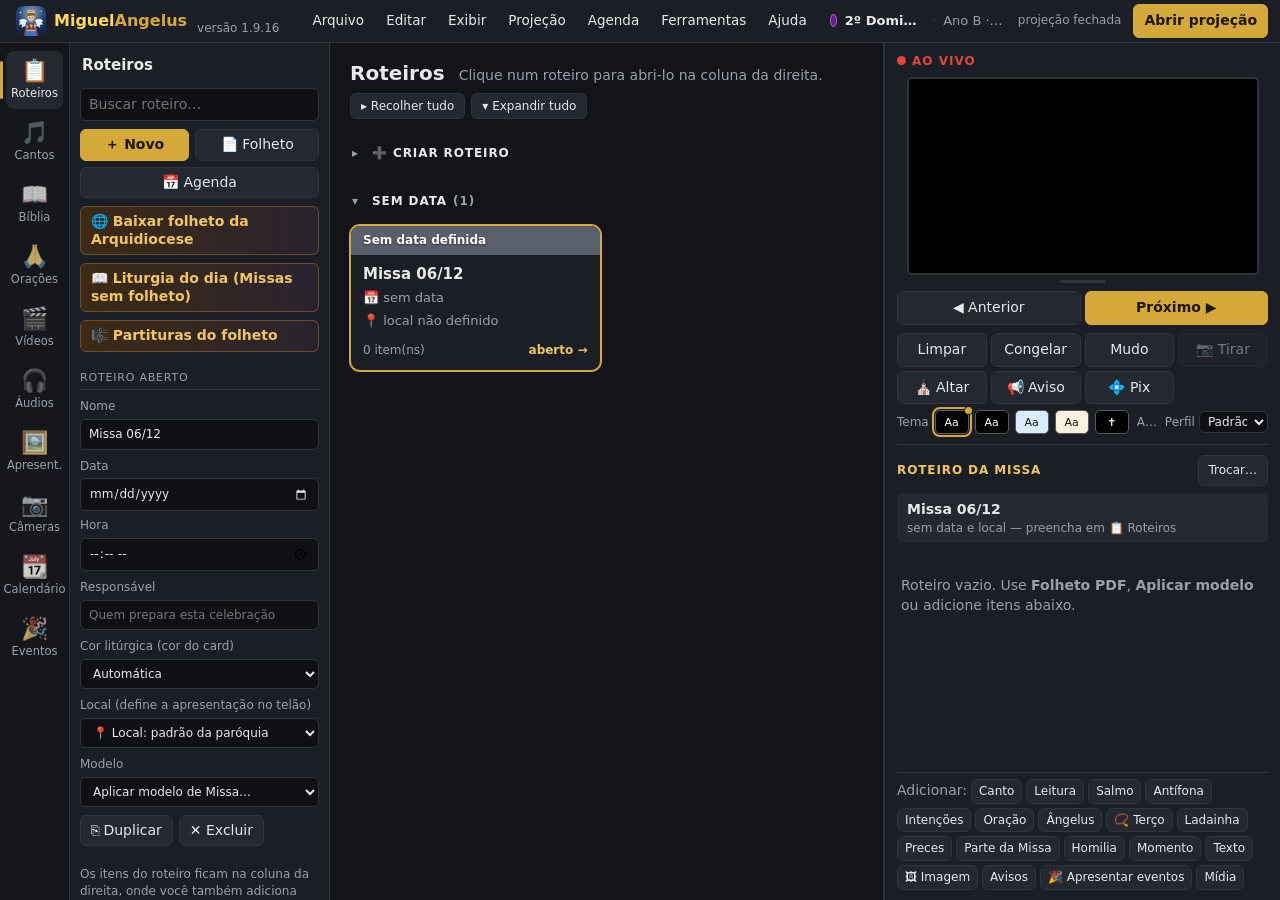
==== lumen/index.html @ 0d879ba7 "Versão 1.9.16" ====
<!doctype html>
<html lang="pt-BR">
<head>
<meta charset="utf-8">
<title>MiguelAngelus — Projeção para a Missa</title>
<meta name="viewport" content="width=device-width, initial-scale=1">
<link rel="stylesheet" href="css/operador.css">
<script>try { if (localStorage.getItem('lumen.temaApp') === 'claro') document.documentElement.dataset.temaApp = 'claro'; } catch (_) {}
  // (Secretaria MiguelAngelus 1.0) o mesmo programa aberto no modo Secretaria: só Agenda e Avisos (index.html?app=secretaria)
  const SECRETARIA = new URLSearchParams(location.search).get('app') === 'secretaria';
  const VERSAO_SECRETARIA = '1.5.0';   // versão da Secretaria (a do .iss e do .csproj precisam bater)
  if (SECRETARIA) { document.documentElement.classList.add('app-secretaria'); document.title = 'Secretaria MiguelAngelus'; }</script>
<link rel="icon" type="image/svg+xml" href="img/icone.svg">
</head>
<body>

<!-- ============ Tela de abertura (some quando terminar de carregar e sincronizar) ============ -->
<div id="splash" class="splash">
  <div class="splash-cartao">
    <div class="splash-curva"></div>
    <div class="splash-marca">
      <img src="img/icone.svg" alt="">
      <div class="splash-nome"><b>Miguel</b>Angelus</div>
      <div class="splash-sub">Projeção para a Missa</div>
    </div>
    <div class="splash-info">
      <div class="splash-gratis"><b>Gratuito · uso livre</b></div>
      <div data-versao>Versão 1.9.16</div>
      <div>© 2026</div>
      <div><b>PASCOM</b></div>
      <div><b>São José Operário Ilha</b></div>
    </div>
    <div class="splash-status"><span class="splash-pontos"><i></i><i></i><i></i></span><span id="splashStatus">Carregando…</span></div>
  </div>
</div>
<script src="js/novidades.js"></script>
<script>
// (1.9.16) a versão da abertura vem das Novidades (antes era escrita à mão e ficou parada na 1.9.11)
if (!SECRETARIA && typeof NOVIDADES !== 'undefined' && NOVIDADES[0]?.versao) document.querySelector('.splash [data-versao]').textContent = 'Versão ' + NOVIDADES[0].versao;
if (SECRETARIA) {
  // mesmo cartão da família (como o do Cast), em amarelo: "MiguelAngelus" igual aos outros e "Secretaria" estilizado
  document.querySelector('.splash-marca img').src = 'img/secretaria.svg';
  document.querySelector('.splash-nome').innerHTML = '<b>Miguel</b>Angelus <span class="marca-sec">Secretaria</span>';
  document.querySelector('.splash-sub').textContent = 'Agenda e avisos da paróquia';
  document.querySelector('.splash [data-versao]').textContent = 'Versão ' + VERSAO_SECRETARIA;
}</script>

<!-- ============ TOPO: marca + menus + liturgia ============ -->
<header class="topo">
  <div class="marca" role="button" tabindex="0" title="Sobre o MiguelAngelus"><img src="img/icone.svg" alt="" class="logo-mini"> <span class="dourado">Miguel</span>Angelus</div>

  <nav class="menubar" id="menubar">
    <div class="menu"><button class="menu-titulo">Arquivo</button>
      <div class="menu-itens">
        <button data-menu="novoRoteiro">Novo roteiro</button>
        <button data-menu="duplicarRoteiro">Duplicar roteiro</button>
        <hr>
        <button data-menu="folheto">Importar folheto (PDF, Word ou TXT)…</button>
        <button data-menu="folhetosLote">Ler folhetos antigos (cantos e orações)…</button>
        <button data-menu="biblia">Importar Bíblia (Zefania XML)…</button>
        <button data-menu="txt">Importar cantos (.txt)…</button>
        <button data-menu="midia">Adicionar vídeo ou áudio…</button>
        <hr>
        <button data-menu="exportar">Exportar backup…</button>
        <button data-menu="importar">Importar backup…</button>
        <hr>
        <button data-menu="imprimir">🖨 Imprimir roteiro… <span class="atalho">Ctrl+P</span></button>
      </div>
    </div>
    <div class="menu"><button class="menu-titulo">Editar</button>
      <div class="menu-itens">
        <button data-menu="desfazer" disabled title="Desfaz a última mudança no roteiro aberto">↶ Desfazer <span class="atalho">Ctrl+Z</span></button>
        <button data-menu="refazer" disabled>↷ Refazer <span class="atalho">Ctrl+Y</span></button>
        <hr>
        <button data-menu="novoCanto">Novo canto…</button>
        <button data-menu="novaOracao">Nova oração…</button>
        <button data-menu="classificacoes">Classificações dos cantos…</button>
        <hr>
        <button data-menu="localizar">🔎 Localizar em tudo… <span class="atalho">Ctrl+F</span></button>
        <button data-menu="inserir">＋ Inserir no roteiro… <span class="atalho">Ctrl+I</span></button>
      </div>
    </div>
    <div class="menu"><button class="menu-titulo">Exibir</button>
      <div class="menu-itens">
        <button data-menu="ver-roteiros">Roteiros <span class="atalho">Alt+1</span></button>
        <button data-menu="ver-cantos">Cantos <span class="atalho">Alt+2</span></button>
        <button data-menu="ver-biblia">Bíblia <span class="atalho">Alt+3</span></button>
        <button data-menu="ver-missa">Orações e Missa <span class="atalho">Alt+4</span></button>
        <button data-menu="ver-videos">Vídeos <span class="atalho">Alt+5</span></button>
        <button data-menu="ver-audios">Áudios <span class="atalho">Alt+6</span></button>
        <button data-menu="ver-apresentacoes">Apresentações <span class="atalho">Alt+7</span></button>
        <button data-menu="ver-cameras">Câmeras <span class="atalho">Alt+8</span></button>
        <button data-menu="ver-calendario">Calendário litúrgico <span class="atalho">Alt+9</span></button>
        <hr>
        <button data-menu="telaCheia">Painel em tela cheia <span class="atalho">F11</span></button>
      </div>
    </div>
    <div class="menu"><button class="menu-titulo">Projeção</button>
      <div class="menu-itens">
        <button data-menu="projecao">Abrir janela de projeção</button>
        <hr>
        <button data-menu="proximo">Próximo slide <span class="atalho">→</span></button>
        <button data-menu="anterior">Slide anterior <span class="atalho">←</span></button>
        <button data-menu="mudo">🔇 Mudo (só o fundo) <span class="atalho">M</span></button>
        <button data-menu="congelar">❄ Congelar o telão <span class="atalho">C</span></button>
        <button data-menu="limpar">Limpar a tela <span class="atalho">Esc</span></button>
        <button data-menu="altar">Olhar para o altar <span class="atalho">L</span></button>
        <button data-menu="pix">Pix da paróquia (QR code) <span class="atalho">P</span></button>
        <hr>
        <button data-menu="mensagem">Mensagem rápida…</button>
        <button data-menu="aviso">Aviso na tela (carro, criança…)… <span class="atalho">A</span></button>
        <button data-menu="retirarAviso">Retirar o aviso</button>
      </div>
    </div>
    <div class="menu"><button class="menu-titulo">Agenda</button>
      <div class="menu-itens">
        <button data-menu="agenda-calendario">Calendário…</button>
        <button data-menu="agenda-celebracoes">Celebrações recorrentes…</button>
        <hr>
        <button data-menu="agenda-paroquia">Paróquia e comunidades…</button>
      </div>
    </div>
    <div class="menu"><button class="menu-titulo">Ferramentas</button>
      <div class="menu-itens">
        <button data-menu="ajustes">Ajustes…</button>
        <hr>
        <button data-menu="folhetoOnline">🌐 Baixar folheto da Arquidiocese…</button>
        <button data-menu="liturgiaDia">📖 Liturgia diária automática (Paulus)…</button>
        <button data-menu="partiturasFolheto">🎼 Partituras do folheto (PDF do domingo)…</button>
        <hr>
        <button data-menu="celular">📱 Controle pelo celular…</button>
        <hr>
        <button data-menu="temaLiturgico">✝ Temas por tempo litúrgico…</button>
        <button data-menu="avisosParoquiais">📢 Avisos paroquiais…</button>
        <button data-menu="roteirosRepetidos">🧹 Juntar roteiros repetidos…</button>
      </div>
    </div>
    <div class="menu"><button class="menu-titulo">Ajuda</button>
      <div class="menu-itens">
        <button data-menu="pergunte" data-assist-rot="pergunte">❓ Pergunte ao Miguel…</button>
        <button data-menu="dica" data-assist-rot="dica" title="A cola do coroinha: prefácio e Oração Eucarística do roteiro, com a página do Missal">💡 Dica do Miguel…</button>
        <button data-menu="manual">📘 Manual do MiguelAngelus <span class="atalho">F1</span></button>
        <button data-menu="manualAparencia">🎨 Manual da aparência dos slides</button>
        <button data-menu="atalhos">Atalhos do teclado…</button>
        <button data-menu="atualizar">Procurar atualizações…</button>
        <button data-menu="novidades">📋 Novidades (histórico de versões)…</button>
        <hr>
        <button data-menu="sobre">Sobre o MiguelAngelus…</button>
      </div>
    </div>
  </nav>

  <div id="liturgia" class="liturgia"></div>
  <span id="estadoSync" class="estado-ndi" hidden title="Sincronização">☁</span>
  <span id="estadoAoVivo" class="estado-ndi" hidden title="Acompanhar pela internet">🌐 …</span>
  <span id="estadoNdi" class="estado-ndi" hidden title="Transmissão NDI">● NDI</span>
  <span id="estadoProj" class="estado-proj">projeção fechada</span>
  <button id="btnProjecao" class="primario">Abrir projeção</button>
</header>

<!-- ============ Secretaria MiguelAngelus (só no modo Secretaria: index.html?app=secretaria) ============ -->
<main id="secretaria" class="sec-home" hidden>
  <div class="sec-cab">
    <img src="img/secretaria.svg" alt="">
    <div>
      <h1><span class="dourado">Miguel</span>Angelus <span class="marca-sec">Secretaria</span></h1>
      <p class="sutil">Agenda, avisos, marcações, intenções e eventos da paróquia. Pela nuvem, o MiguelAngelus recebe a Agenda, os avisos
        e os eventos; as marcações e as intenções ficam só na Secretaria.</p>
    </div>
  </div>
  <div id="secNuvem" class="sec-nuvem"></div>
  <div class="sec-cartoes">
    <button type="button" data-sec="calendario"><span class="ic">📅</span><b>Calendário</b>
      <span>As celebrações do mês. Mudar o horário ou cancelar num dia; celebração avulsa (casamento, batizado, Missa de 7º dia…).</span></button>
    <button type="button" data-sec="celebracoes"><span class="ic">⛪</span><b>Celebrações recorrentes</b>
      <span>Missas e celebrações que se repetem toda semana ou todo mês (ex.: 1ª sexta-feira).</span></button>
    <button type="button" data-sec="paroquia"><span class="ic">🏛</span><b>Paróquia e comunidades</b>
      <span>Dados da paróquia, matriz e capelas, padroeiros.</span></button>
    <button type="button" data-sec="avisos"><span class="ic">📢</span><b>Avisos paroquiais</b>
      <span>O aviso, de quando até quando vale e em quais comunidades.</span></button>
    <button type="button" data-sec="avisosCel"><span class="ic">🖨</span><b>Avisos de uma celebração</b>
      <span>Folha para ler no ambão (ou PDF) e imagens para o Holyrics.</span></button>
    <button type="button" data-sec="marcacoes" class="sec-local"><span class="ic">📒</span><b>Agenda de marcações</b>
      <span>Batizados, casamentos, 15 anos, 7º dia, crisma, 1ª comunhão… por igreja. Só entre as Secretarias.</span></button>
    <button type="button" data-sec="agendaG" class="sec-local" hidden><!-- aparece só depois de ligar em Ajustes → 📆 Agenda da secretaria --><span class="ic">📆</span><b>Agenda da secretaria</b>
      <span>A agenda do Google que a secretaria já usa, numa conta própria. Ver é livre; para mexer, cada pessoa entra com a sua senha. (protótipo)</span></button>
    <button type="button" data-sec="intencoes" class="sec-local"><span class="ic">🕯</span><b>Intenções de Missa</b>
      <span>As intenções de cada Missa, a folha para ler e o relatório das ofertas. Só entre as Secretarias.</span></button>
    <button type="button" data-sec="eventos"><span class="ic">🎉</span><b>Eventos com QR code</b>
      <span>Retiro, festa, curso… com cartaz e um QR code que põe o evento na agenda do celular.</span></button>
    <button type="button" data-sec="campanhas"><span class="ic">💝</span><b>Campanhas de arrecadação</b>
      <span>Reforma, festa, obra social… com o Pix da campanha, a meta e quanto já foi arrecadado, para o telão.</span></button>
    <button type="button" data-sec="nuvem"><span class="ic">☁</span><b>Nuvem da paróquia</b>
      <span>Conectar ao Google Drive da paróquia (o mesmo do MiguelAngelus) e sincronizar.</span></button>
  </div>
  <section class="sec-semana">
    <h2>Próximos 7 dias</h2>
    <p class="sutil pequeno">Clique numa celebração para ver, imprimir ou gerar as imagens dos avisos dela.</p>
    <div id="secSemana"></div>
  </section>
</main>

<main class="layout">
  <!-- ============ TRILHO: módulos ============ -->
  <nav class="trilho abas">
    <button data-aba="roteiros" class="ativa" title="Roteiros: preparar as Missas (Alt+1)"><span class="ic">📋</span>Roteiros</button>
    <button data-aba="cantos" title="Cantos (Alt+2)"><span class="ic">🎵</span>Cantos</button>
    <button data-aba="biblia" title="Bíblia (Alt+3)"><span class="ic">📖</span>Bíblia</button>
    <button data-aba="missa" title="Orações e partes da Missa (Alt+4)"><span class="ic">🙏</span>Orações</button>
    <button data-aba="videos" title="Vídeos: da pasta deste computador, em subpastas (Alt+5)"><span class="ic">🎬</span>Vídeos</button>
    <button data-aba="audios" title="Áudios: da pasta deste computador, em subpastas (Alt+6)"><span class="ic">🎧</span>Áudios</button>
    <button data-aba="apresentacoes" title="Apresentações: slides com imagem e texto, ou PDF (Alt+7)"><span class="ic">🖼️</span>Apresent.</button>
    <button data-aba="cameras" title="Câmeras ao vivo no telão (Alt+8)"><span class="ic">📷</span>Câmeras</button>
    <button data-aba="calendario" title="Calendário litúrgico: consultar qualquer data (Alt+9)"><span class="ic">📆</span>Calendário</button>
    <button data-aba="eventos" title="Eventos da paróquia com QR code para a agenda do celular (Alt+0)"><span class="ic">🎉</span>Eventos</button>
  </nav>

  <!-- ============ MÓDULO aberto ============ -->
  <aside class="painel modulos">
    <section id="aba-roteiros" class="aba ativa">
      <div class="modulo-tit">Roteiros <button type="button" class="btn-nuvem" data-nuvem hidden title="Buscar agora na nuvem o que os outros computadores mudaram (e mandar o que mudou aqui)">☁ Atualizar</button></div>
      <input id="buscaRoteiro" type="search" placeholder="Buscar roteiro…">
      <div class="linha botoes-midia">
        <button id="btnNovoRoteiro" class="primario" title="Novo roteiro em branco">＋ Novo</button>
        <button id="btnFolheto" title="Montar o roteiro a partir do folheto: PDF (versão Celular), Word (.docx) ou texto (.txt). Também dá para arrastar o arquivo para a janela.">📄 Folheto</button>
        <button id="btnAgenda" title="Agenda: calendário e celebrações">📅 Agenda</button>
      </div>
      <button id="btnFolhetoOnline" class="euc-atalho" title="Baixar o folheto &quot;A Missa&quot; (versão Celular) direto do site da Arquidiocese e montar os roteiros">🌐 Baixar folheto da Arquidiocese</button>
      <button id="btnLiturgiaDia" class="euc-atalho" title="Monta os roteiros do dia com as leituras da Liturgia Diária (Paulus ou API) — Missas sem folheto: dias de semana e solenidades">📖 Liturgia do dia (Missas sem folheto)</button>
      <button id="btnPartFolheto" class="euc-atalho" title="Lê o PDF de partituras do domingo inteiro (ex.: Folheto Povo de Deus, São Paulo), separa as músicas e liga cada uma ao canto do roteiro aberto, para os músicos verem no celular">🎼 Partituras do folheto</button>
      <input type="file" id="arqFolheto" accept=".pdf,.docx,.txt,.doc" hidden>

      <div class="separador">Roteiro aberto</div>
      <label class="campo">Nome <input id="nomeRoteiro" placeholder="Nome do roteiro"></label>
      <div class="linha">
        <label class="campo">Data <input type="date" id="dataRoteiro"></label>
        <label class="campo">Hora <input type="time" id="horaRoteiro"></label>
      </div>
      <label class="campo">Responsável <input id="respRoteiro" placeholder="Quem prepara esta celebração"></label>
      <label class="campo">Cor litúrgica (cor do card)
        <select id="corRoteiro">
          <option value="">Automática</option><option value="verde">Verde</option><option value="branco">Branco</option>
          <option value="vermelho">Vermelho</option><option value="roxo">Roxo</option><option value="rosa">Rosa</option>
        </select>
      </label>
      <label class="campo">Local (define a apresentação no telão)
        <select id="selLocalRoteiro"></select>
      </label>
      <label class="campo">Modelo
        <select id="selModelo">
          <option value="">Aplicar modelo de Missa…</option>
          <option value="dominical">Missa dominical / solenidade</option>
          <option value="semanal">Missa durante a semana</option>
        </select>
      </label>
      <div class="linha">
        <button id="btnLetrasRoteiro" hidden title="Roteiro importado antes da versão 1.6.14: põe as letras P. (padre) e T. (todos) nas falas, como nos folhetos importados agora">🅿 Pôr P./T.</button>
        <button id="btnDuplicarRoteiro" title="Duplicar este roteiro">⎘ Duplicar</button>
        <button id="btnExcluirRoteiro" class="perigo" title="Excluir este roteiro">✕ Excluir</button>
      </div>
      <p class="sutil pequeno">Os itens do roteiro ficam na coluna da direita, onde você também adiciona cantos, leituras, orações…
        Os roteiros criados pela Agenda já vêm com data, hora e local.</p>
    </section>

    <section id="aba-cantos" class="aba">
      <div class="modulo-tit">Cantos <button type="button" class="btn-nuvem" data-nuvem hidden title="Buscar agora na nuvem o que os outros computadores mudaram (e mandar o que mudou aqui)">☁ Atualizar</button></div>
      <div class="linha">
        <input id="buscaCanto" type="search" placeholder="Buscar título, autor ou letra…">
        <button id="btnNovoCanto" class="primario">Novo</button>
      </div>
      <div class="linha">
        <select id="filtroMomento"></select>
        <button id="btnClassif" title="Criar, renomear, apagar e pôr em ordem as classificações dos cantos">⚙</button>
        <button id="btnImportarTxt" title="Importar letras de arquivos .txt (um canto por arquivo)">Importar .txt</button>
      </div>
      <button id="btnFolhetosLote" title="Selecione vários folhetos (PDF, .docx ou .txt): guarda os cantos e as orações eucarísticas (não cria roteiros)">📄 Ler folhetos antigos (cantos e orações)…</button>
      <div class="linha">
        <button id="btnImportarCantos" title="Trazer cantos (com cifras e favoritos) de um arquivo .json exportado por outro MiguelAngelus">⤓ Importar cantos…</button>
        <button id="btnExportarFav" title="Salvar os favoritos e os cantos com cifra num arquivo .json (para outro computador ou paróquia)">⤒ Exportar favoritos</button>
      </div>
      <input type="file" id="arqFolhetosLote" accept=".pdf,.docx,.txt" multiple hidden>
      <input type="file" id="arqTxt" accept=".txt" multiple hidden>
      <input type="file" id="arqCantos" accept=".json" hidden>
      <div id="visaoCantos" class="visao-cantos"></div>
      <div id="listaCantos" class="lista"></div>
    </section>

    <section id="aba-biblia" class="aba">
      <div class="modulo-tit">Bíblia <button type="button" class="btn-nuvem" data-nuvem hidden title="Buscar agora na nuvem o que os outros computadores mudaram (e mandar o que mudou aqui)">☁ Atualizar</button></div>
      <div id="bibliaVazia" class="vazio-grande">
        <p>Nenhuma Bíblia importada ainda.</p>
        <p class="sutil">Importe o seu arquivo <b>Zefania XML</b>. O MiguelAngelus aceita a Bíblia católica completa, com os 73 livros.</p>
        <button class="primario" data-importar-biblia>Importar Bíblia (Zefania XML)</button>
      </div>
      <div id="bibliaConteudo" hidden>
        <div class="linha">
          <select id="selBiblia"></select>
          <button data-importar-biblia title="Importar outra Bíblia">Importar</button>
        </div>
        <div class="linha">
          <input id="refBiblia" placeholder="Ex.: Jo 3,16-18 · Sl 23 · Eclo 3,2-6">
          <button id="btnIrRef" class="primario">Ir</button>
        </div>
        <div id="refErro" class="status erro"></div>
        <p class="sutil pequeno">Escolha livro, capítulo e versículo no painel ao lado, ou digite a referência acima.</p>
        <div class="separador">Buscar palavra</div>
        <div class="linha">
          <input id="buscaBiblia" type="search" placeholder="Ex.: pão da vida">
          <button id="btnBuscaBiblia">Buscar</button>
        </div>
        <div id="resBusca" class="lista resultados"></div>
        <button id="btnRemoverBiblia" class="perigo pequeno">Remover esta Bíblia</button>
      </div>
      <input type="file" id="arqBiblia" accept=".xml" hidden>
    </section>

    <section id="aba-missa" class="aba">
      <div class="modulo-tit">Orações <button type="button" class="btn-nuvem" data-nuvem hidden title="Buscar agora na nuvem o que os outros computadores mudaram (e mandar o que mudou aqui)">☁ Atualizar</button></div>
      <button id="btnAbrirEuc" class="euc-atalho" title="Catálogo de Orações Eucarísticas e Prefácios, com as combinações permitidas">✝ Orações Eucarísticas e Prefácios</button>
      <div class="linha">
        <input id="buscaOracao" type="search" placeholder="Buscar oração… (Enter abre)">
        <button id="btnNovaOracao" class="primario">Nova</button>
      </div>
      <div id="listaOracoes"></div>

      <div class="separador" title="Duplo clique numa parte para corrigir o texto">Partes fixas da Missa <span class="sutil pequeno">(duplo clique edita)</span></div>
      <div id="listaOrdinario"></div>
      <p class="sutil pequeno">Confira os textos com o Missal adotado na sua paróquia. Eles ficam no arquivo <code>js/ordinario.js</code>.</p>
    </section>

    <section id="aba-calendario" class="aba">
      <div class="modulo-tit">Calendário litúrgico</div>
      <div id="calLit" class="cal-lit"></div>
    </section>

    <section id="aba-eventos" class="aba">
      <div class="modulo-tit">Eventos <button type="button" class="btn-nuvem" data-nuvem hidden title="Buscar agora na nuvem o que os outros computadores mudaram (e mandar o que mudou aqui)">☁ Atualizar</button></div>
      <div class="linha botoes-midia">
        <button id="btnNovoEvento" class="primario" title="Cadastrar um evento (retiro, festa, curso…) com cartaz">＋ Novo evento</button>
        <button id="btnGerenciarEventos" title="Ver, editar e apagar os eventos">✎ Editar eventos…</button>
      </div>
      <label class="check pequeno"><input type="checkbox" id="evAbaPassados"> mostrar os que já passaram</label>
      <div id="listaEventos" class="ev-lista ev-aba"></div>
      <p class="sutil pequeno">Clique num evento para ver no centro e projetar: o cartaz e um QR code. Quem aponta a câmera do celular
        salva o evento na agenda. Os eventos feitos na Secretaria MiguelAngelus chegam pela nuvem; os feitos aqui também vão para lá.</p>
    </section>

    <section id="aba-midia" class="aba">
      <div class="modulo-tit" id="midiaTit">Vídeos</div>
      <div class="linha">
        <input id="buscaMidia" type="search" placeholder="Buscar…">
      </div>
      <div class="linha botoes-midia">
        <button id="btnPastaMidia" class="primario" data-so="video audio" title="A pasta deste computador onde ficam os arquivos (ex.: E:\Backup Holyrics\media\video). As subpastas viram pastas aqui.">📁 Escolher pasta…</button>
        <button id="btnRelerPasta" data-so="video audio" title="Ler a pasta de novo (arquivos novos ou apagados)">⟳</button>
        <button id="btnAddMidia" data-so="video audio" title="Guardar um arquivo dentro do MiguelAngelus (fora da pasta)">＋ Importar arquivo</button>
        <button id="btnMarcarMidia" data-so="video audio" hidden title="Marcar arquivos e pastas para baixar da nuvem ou enviar para a nuvem (vão numa fila, um por vez)">☑ Marcar</button>
        <span data-so="apresentacao"><button type="button" class="btn-nuvem" data-nuvem hidden title="Buscar agora na nuvem o que os outros computadores mudaram (e mandar o que mudou aqui)">☁ Atualizar</button></span>
        <button id="btnNovaApres" class="primario" data-so="apresentacao" title="Slides personalizados com imagem e texto — ou importe um PDF do PowerPoint/Canva">＋ Apresentação</button>
        <button id="btnNovaCamera" class="primario" data-so="camera" title="Câmera ao vivo no telão (câmeras NDI pelo NDI Webcam, ou webcam comum)">＋ Câmera</button>
      </div>
      <div id="pastaMidiaInfo" class="sutil pequeno" data-so="video audio"></div>
      <div id="barraMarcados" class="barra-marcados" hidden></div>
      <div id="filaMidia" class="fila-midia" hidden></div>
      <input type="file" id="arqMidia" accept="video/*,audio/*,.mkv,.mov" multiple hidden>
      <input type="file" id="arqApImagens" accept="image/*" multiple hidden>
      <input type="file" id="arqApImagem" accept="image/*" hidden>
      <input type="file" id="arqApPdf" accept=".pdf" hidden>
      <div id="listaMidias" class="lista"></div>
      <p class="sutil pequeno" data-so="video">Vídeos (MP4, WebM) tocam no telão com som. Cada computador escolhe a sua pasta
        (ex.: a do Google Drive): se as subpastas forem iguais, os roteiros acham o mesmo vídeo em todos.</p>
      <p class="sutil pequeno" data-so="audio">Áudios (MP3, M4A, WAV) tocam neste computador, e dá para projetar textos enquanto tocam.
        Cada computador escolhe a sua pasta; com as mesmas subpastas, os roteiros acham o mesmo áudio em todos.</p>
      <p class="sutil pequeno" data-so="apresentacao"><b>Apresentações</b> são slides feitos aqui (imagem + texto, ou páginas de um PDF) e entram no backup.</p>
      <p class="sutil pequeno" data-so="camera">Câmeras NDI chegam pelo <b>NDI Webcam</b> (NDI Tools); webcams comuns também servem.
        Na tela de controle, o quadro 📷 Câmeras põe e tira do telão.</p>
    </section>
  </aside>

  <!-- ============ CENTRO: item e slides ============ -->
  <section class="painel centro">
    <div id="itemCab" class="item-cab"></div>
    <div id="slides" class="grade-slides"></div>
    <div id="navBiblia" class="nav-biblia"></div>
    <div id="cardsRoteiros" class="cards-roteiros"></div>
    <div id="painelEucaristia" class="painel-euc"></div>
    <input type="file" id="arqImgSlide" accept="image/*" hidden>
    <input type="file" id="arqFolhetosEuc" accept=".pdf,.docx,.txt" multiple hidden>
    <input type="file" id="arqEucJson" accept=".json" hidden>
  </section>

  <!-- ============ DIREITA: ao vivo + roteiro ============ -->
  <aside class="painel direita">
    <div class="divisor" id="divisorDireita" title="Arraste para alargar ou estreitar esta coluna (dois cliques: volta ao normal)"></div>
    <div class="rotulo-vivo"><span class="bolinha"></span> <span id="rotuloVivo">AO VIVO</span></div>
    <div class="preview"><iframe id="preview" src="projecao.html?preview=1" title="Prévia da projeção"></iframe></div>
    <div class="divisor-h" id="divisorPrevia" title="Arraste para cima ou para baixo: prévia menor = mais espaço para o roteiro (dois cliques: volta ao normal)"></div>
    <div class="linha controles">
      <button id="btnAnt" title="Anterior (←)">◀ Anterior</button>
      <button id="btnProx" class="primario" title="Próximo (→ ou Espaço)">Próximo ▶</button>
    </div>
    <div class="linha controles">
      <button id="btnLimpar" title="Limpar texto (Esc)">Limpar</button>
      <button id="btnCongelar" title="Congelar o telão (C): o slide que está no ar fica parado enquanto você navega e edita outros slides. Clique de novo para soltar — vai para o telão o slide que você deixou escolhido.">Congelar</button>
      <button id="btnMudo" title="Mudo: o telão fica só com o fundo enquanto você navega pelos slides; clique de novo (ou M) para mostrar o slide que estiver no ar (M)">Mudo</button>
      <button id="btnTirarCamera" title="Tirar a câmera do telão (volta o slide)" disabled>📷 Tirar</button>
      <button id="btnAltar" title="Slide &quot;Todos dirijam seu olhar para o altar&quot; (L). Clique de novo para voltar ao slide que estava no ar.">⛪ Altar</button>
      <button id="btnAviso" title="Aviso na tela: placa de carro, responsável por criança… (A)">📢 Aviso</button>
      <button id="btnPix" title="QR code do Pix da paróquia no telão — ofertório, fim da Missa (P). Clique de novo para voltar ao que estava no ar.">💠 Pix</button>
      <button id="btnQrAoVivo" hidden title="QR code &quot;Acompanhe no celular&quot; no canto do telão (o slide continua). Clique de novo para tirar.">📱 QR</button>
    </div>
    <div id="temasRapidos" class="temas-rapidos"></div>

    <div id="avisoAtivo" class="aviso-ativo" hidden></div>
    <div id="cameraAtiva" class="tocando camera-ativa" hidden></div>
    <div id="tocando" class="tocando" hidden></div>

    <section id="aba-roteiro" class="roteiro-painel">
      <div class="linha roteiro-cab">
        <div class="roteiro-tit">Roteiro da Missa</div>
        <span class="espaco"></span>
        <button id="btnVerRoteiros" class="pequeno" title="Ver todos os roteiros e preparar (📋 Roteiros)">Trocar…</button>
      </div>
      <div class="roteiro-atual">
        <div id="roteiroAtualNome" class="roteiro-atual-nome"></div>
        <div id="roteiroAtualInfo" class="roteiro-atual-info"></div>
      </div>
      <div id="roteiroItens" class="lista roteiro"></div>
      <div class="adicionar">
        <span class="sutil">Adicionar:</span>
        <button data-add="canto">Canto</button>
        <button data-add="leitura">Leitura</button>
        <button data-add="salmo">Salmo</button>
        <button data-add="antifona" title="Antífona de Entrada ou da Comunhão (do Missal): entra depois do item aberto — aberto o canto de Entrada, vira a de Entrada; o de Comunhão, a da Comunhão">Antífona</button>
        <button data-add="intencoes" title="Intenções da Missa (falecidos, ação de graças, aniversários…): uma por linha, entra depois do item aberto">Intenções</button>
        <button data-add="oracao">Oração</button>
        <button data-add="angelus" title="Ângelus (no Tempo Pascal, a Regina Caeli entra sozinha)">Ângelus</button>
        <button data-add="terco" title="Terço inteiro: abertura, os 5 mistérios do dia e o encerramento">📿 Terço</button>
        <button data-add="ladainha" title="Ladainha rezada (escolha qual em Orações → Ladainhas) ou cantada (escolha um canto de Ladainha)">Ladainha</button>
        <button data-add="preces">Preces</button>
        <button data-add="ordinario">Parte da Missa</button>
        <button data-add="homilia" title="Slide para a homilia (fica no ar o tempo todo)">Homilia</button>
        <button data-add="momento" title="Slide só com o nome do momento (Saudação, Bênção Final…), escolhido de uma lista">Momento</button>
        <button data-add="texto">Texto</button>
        <button data-add="imagem" title="Imagem (banner, flyer, cartaz…): só a imagem, ou com texto. Escolha o arquivo, cole (Ctrl+V) ou arraste para a janela">🖼 Imagem</button>
        <button data-add="avisos" title="Tela de avisos paroquiais: título chamativo e os avisos programados para a data">Avisos</button>
        <button data-add="eventos" title="Apresentar eventos: os eventos marcados (aba 🎉 Eventos), cada um com o cartaz e o QR code, passando sozinhos no telão">🎉 Apresentar eventos</button>
        <button data-add="campanhas" title="Campanhas de arrecadação (feitas na Secretaria MiguelAngelus): a arte, o Pix e quanto já foi arrecadado, passando sozinhas no telão. Entra depois dos Avisos">💝 Campanhas</button>
        <button data-add="midia" title="Vídeo, áudio, apresentação ou câmera">Mídia</button>
      </div>
    </section>
  </aside>
</main>

<!-- ============ Ajustes ============ -->
<dialog id="dlgAjustes">
  <form method="dialog" class="form ajustes">
    <h2>Ajustes</h2>
    <div class="ajustes-corpo">
      <nav class="ajustes-nav">
        <button type="button" data-ajsec="app">🖥️ Aparência do app</button>
        <button type="button" data-ajsec="aparencia" class="ativa">🎨 Aparência do telão</button>
        <button type="button" data-ajsec="biblia">📖 Bíblia</button>
        <button type="button" data-ajsec="altar">⛪ Botão Altar</button>
        <button type="button" data-ajsec="nomes">🙏 Papa e Bispo</button>
        <button type="button" data-ajsec="terco">📿 Terço</button>
        <button type="button" data-ajsec="pix">💠 Pix da paróquia</button>
        <button type="button" data-ajsec="ndi">📡 Transmissão (OBS)</button>
        <button type="button" data-ajsec="celular">📱 Controle pelo celular</button>
        <button type="button" data-ajsec="joystick">🎮 Joysticks</button>
        <button type="button" data-ajsec="sync">☁ Sincronização</button>
        <button type="button" data-ajsec="backup">💾 Backup</button>
      </nav>

      <div class="ajustes-paineis">
        <section data-ajpainel="app">
          <h3>🖥️ Aparência do app</h3>
          <label class="campo">Cores desta tela (a do operador)
            <select data-cfg="temaApp">
              <option value="escuro">Escuro (padrão)</option>
              <option value="claro">Claro: fundo branco e letras pretas</option>
            </select>
          </label>
          <div class="campo">Tamanho das letras desta tela (para quem enxerga melhor com letras maiores)
            <span class="linha zoom-app"><button type="button" data-zoomapp="-1" title="Diminuir (Ctrl e −)">A−</button>
              <b id="zoomAppValor">100%</b>
              <button type="button" data-zoomapp="1" title="Aumentar (Ctrl e +)">A+</button>
              <button type="button" data-zoomapp="0" title="Voltar ao normal (Ctrl e 0)">Normal</button></span>
            <span class="sutil pequeno">Também pelo teclado: Ctrl e + aumenta, Ctrl e − diminui, Ctrl e 0 volta ao normal. Vale só neste computador.</span>
          </div>
          <label class="check"><input type="checkbox" data-cfg="atualizarAuto"> Procurar atualizações ao abrir</label>
          <p class="sutil pequeno">Muda só a tela do MiguelAngelus. O telão continua com o tema dele (quadradinhos <b>Tema</b> na tela de controle ou <b>Agenda → Paróquia → 🖼</b>).</p>
        </section>

        <section data-ajpainel="aparencia" class="ativa">
          <h3>🎨 Aparência do telão</h3>
          <div class="perfis-tela">
            <label class="campo">Configurações salvas
              <select id="perfilSel"><option value="">— escolha para aplicar —</option></select></label>
            <button type="button" id="perfilSalvar" title="Guarda a aparência atual (fonte, tamanho, cores, maiúsculas, negrito, alinhamento, linhas por slide…) com um nome">💾 Salvar a atual com um nome…</button>
            <button type="button" id="perfilGravar" hidden title="Grava a aparência atual por cima da configuração escolhida">Gravar por cima</button>
            <button type="button" id="perfilApagar" class="perigo" hidden>🗑</button>
          </div>
          <label class="campo">Fonte
            <select data-cfg="fonte">
              <optgroup label="Sem serifa — as mais legíveis no telão">
              <option value='"Segoe UI", Arial, sans-serif' style='font-family:"Segoe UI", Arial, sans-serif'>Segoe UI</option>
              <option value='"Segoe UI Semibold", "Segoe UI", Arial, sans-serif' style='font-family:"Segoe UI Semibold", "Segoe UI", Arial, sans-serif'>Segoe UI Semibold (mais encorpada)</option>
              <option value='Arial, Helvetica, sans-serif' style='font-family:Arial, Helvetica, sans-serif'>Arial</option>
              <option value='Calibri, Arial, sans-serif' style='font-family:Calibri, Arial, sans-serif'>Calibri</option>
              <option value='Verdana, sans-serif' style='font-family:Verdana, sans-serif'>Verdana</option>
              <option value='Tahoma, Verdana, sans-serif' style='font-family:Tahoma, Verdana, sans-serif'>Tahoma</option>
              <option value='"Trebuchet MS", sans-serif' style='font-family:"Trebuchet MS", sans-serif'>Trebuchet MS</option>
              <option value='Candara, Calibri, sans-serif' style='font-family:Candara, Calibri, sans-serif'>Candara</option>
              <option value='Corbel, Calibri, sans-serif' style='font-family:Corbel, Calibri, sans-serif'>Corbel</option>
              <option value='Bahnschrift, "Segoe UI", sans-serif' style='font-family:Bahnschrift, "Segoe UI", sans-serif'>Bahnschrift (estreita)</option>
              <option value='"Franklin Gothic Medium", Arial, sans-serif' style='font-family:"Franklin Gothic Medium", Arial, sans-serif'>Franklin Gothic</option>
              <option value='"Lucida Sans Unicode", "Segoe UI", sans-serif' style='font-family:"Lucida Sans Unicode", "Segoe UI", sans-serif'>Lucida Sans</option>
              <option value='"Century Gothic", "Segoe UI", sans-serif' style='font-family:"Century Gothic", "Segoe UI", sans-serif'>Century Gothic (com Office)</option>
              <option value='"Gill Sans MT", Calibri, sans-serif' style='font-family:"Gill Sans MT", Calibri, sans-serif'>Gill Sans (com Office)</option>
              </optgroup>
              <optgroup label="Com serifa — estilo livro e missal">
              <option value='Georgia, serif' style='font-family:Georgia, serif'>Georgia</option>
              <option value='Cambria, Georgia, serif' style='font-family:Cambria, Georgia, serif'>Cambria</option>
              <option value='Constantia, Georgia, serif' style='font-family:Constantia, Georgia, serif'>Constantia</option>
              <option value='"Palatino Linotype", "Book Antiqua", Georgia, serif' style='font-family:"Palatino Linotype", "Book Antiqua", Georgia, serif'>Palatino</option>
              <option value='"Times New Roman", Times, serif' style='font-family:"Times New Roman", Times, serif'>Times New Roman</option>
              <option value='"Sitka Text", Georgia, serif' style='font-family:"Sitka Text", Georgia, serif'>Sitka</option>
              <option value='"Book Antiqua", "Palatino Linotype", serif' style='font-family:"Book Antiqua", "Palatino Linotype", serif'>Book Antiqua (com Office)</option>
              <option value='Garamond, "Palatino Linotype", serif' style='font-family:Garamond, "Palatino Linotype", serif'>Garamond (com Office)</option>
              </optgroup>
              <optgroup label="Estreitas — letra grande, cabe mais por linha">
              <option value='"Arial Narrow", Impact, Arial, sans-serif' style='font-family:"Arial Narrow", Arial, sans-serif'>Arial Narrow (com Office)</option>
              <option value='Impact, "Arial Narrow", sans-serif' style='font-family:Impact, "Arial Narrow", sans-serif'>Impact</option>
              </optgroup>
              <optgroup label="Destaque — títulos e avisos">
              <option value='"Segoe UI Black", "Arial Black", sans-serif' style='font-family:"Segoe UI Black", "Arial Black", sans-serif'>Segoe UI Black</option>
              <option value='"Arial Black", Arial, sans-serif' style='font-family:"Arial Black", Arial, sans-serif'>Arial Black</option>
              <option value='Gabriola, Georgia, serif' style='font-family:Gabriola, Georgia, serif'>Gabriola (caligráfica)</option>
              </optgroup>
            </select>
          </label>
          <label class="campo so-manual">Tamanho máximo do texto
            <input type="range" min="4" max="14" step="0.5" data-cfg="fonteMax">
          </label>
          <div class="linha">
            <label class="campo">Cor do texto <input type="color" data-cfg="corTexto"></label>
            <label class="campo">Cor de fundo <input type="color" data-cfg="corFundo"></label>
          </div>
          <label class="campo so-manual">Alinhamento
            <select data-cfg="alinhamento">
              <option value="center">Centralizado</option>
              <option value="left">À esquerda</option>
              <option value="justify">Justificado (linhas curtas à esquerda)</option>
              <option value="justify-center">Justificado e centralizado (linhas curtas no centro)</option>
            </select>
          </label>
          <div class="linha">
            <button type="button" id="btnFundo">Imagem de fundo…</button>
            <button type="button" id="btnSemFundo">Remover imagem</button>
          </div>
          <input type="file" id="arqFundo" accept="image/*" hidden>
          <input type="file" id="arqFundoItem" accept="image/*" hidden>
          <label class="check"><input type="checkbox" data-cfg="sombra"> Sombra no texto</label>
          <label class="check"><input type="checkbox" data-cfg="maiusculas"> Texto em MAIÚSCULAS</label>
          <label class="check"><input type="checkbox" data-cfg="negrito"> Texto em <b>negrito</b></label>
          <label class="check"><input type="checkbox" data-cfg="rodape"> Mostrar rodapé (título / referência)</label>
          <div class="linha">
            <label class="check" title="Cada parte do roteiro (Entrada, Ato Penitencial, Coleta, Salmo…) começa com um slide só com o nome dela — ideia do Hermínio"><input type="checkbox" data-cfg="slideSecao"> 1º slide de cada parte com o nome dela</label>
            <label class="check" title="Ex.: 3. Ato Penitencial — na ordem do roteiro"><input type="checkbox" data-cfg="numerarSecoes"> com número</label>
            <label class="check" title="Ligado: o slide de título mostra só o nome da parte (ex.: Santo). Desligado: mostra também o nome do canto ou a referência do Salmo embaixo. A linha que você escreve num item Momento sempre aparece."><input type="checkbox" data-cfg="secaoSoNome"> só o nome (sem o do canto)</label>
          </div>
          <div class="linha">
            <label class="check" title="Cada roteiro aberto ganha, logo depois do canto de comunhão, o item Momento &quot;Momento de silêncio para oração pessoal&quot; (sem número). Se tirar de um roteiro, não volta. Desligar tira os que entraram sozinhos."><input type="checkbox" data-cfg="silencioComunhao"> <b>Momento de silêncio</b> para oração pessoal depois do canto de comunhão, em todos os roteiros</label>
          </div>
          <div class="linha">
            <label class="check" title="Em vez de um slide só com o nome, o nome da parte vai em cima do texto, no 1º slide dela, colorido como no folheto — ideia do Thiago"><input type="checkbox" data-cfg="secaoJunto"> Nome da parte <b>junto do texto</b>, colorido</label>
            <label class="campo">Cor <input type="color" data-cfg="corSecao"></label>
          </div>
          <div class="linha">
            <label class="check" title="Como no folheto: ✠ Proclamação do Evangelho; na Oração Eucarística, no &quot;Santificai&quot; (…o Corpo e ✠ o Sangue…), logo antes da consagração — a hora do carrilhão; e na bênção final (Pai e Filho ✠ e Espírito Santo) — ideia do Thiago"><input type="checkbox" data-cfg="cruz"> Cruz <b style="color:#c8102e">✠</b> do Missal (Evangelho, Santificai, bênção)</label>
            <label class="campo">Desenho <select data-cfg="estiloCruz" title="O desenho da cruz no telão">
              <option value="missal">✠ do Missal</option>
              <option value="latina">✝ latina (como no folheto)</option></select></label>
            <label class="campo">Cor <input type="color" data-cfg="corCruz"></label>
          </div>
          <label class="check" title="Nas leituras importadas do folheto (da versão 1.7.8 em diante), o número de cada versículo pequeno em cima, na cor do P./T. — ideia do Thiago"><input type="checkbox" data-cfg="versosFolheto"> Números dos versículos nas leituras, como no folheto</label>
          <label class="campo">Transição entre os slides
            <select data-cfg="transicao" title="Como o texto, a câmera e os vídeos trocam no telão (e a faixa de letras do OBS) — ideia do Thiago">
              <option value="suave">Suave: some e aparece devagar (padrão)</option>
              <option value="lenta">Lenta: bem devagar</option>
              <option value="rapida">Rápida: quase direto (como era antes)</option>
            </select>
          </label>
          <div class="linha">
            <label class="check" title="P. (presidente), T. (todos), L. (leitor), C. (comentarista), D. (diácono) — vêm do folheto"><input type="checkbox" data-cfg="mostrarRotulos"> Mostrar quem fala (P., T., L.…)</label>
            <label class="campo">Cor <input type="color" data-cfg="corRotulo"></label>
          </div>
          <label class="check" title="Um pequeno espaço antes e depois da linha do povo (T.), separando a resposta do que o padre diz"><input type="checkbox" data-cfg="espacoResposta"> Espaço entre as falas (separa a resposta do povo)</label>
          <div class="linha">
            <label class="check" title="A resposta do povo (linha do T., do — ou do R. e o refrão do salmo) aparece em outra cor, além do negrito. Ajuda quando se projeta na parede ou o telão é fraco."><input type="checkbox" data-cfg="corResposta"> Resposta do povo em outra cor</label>
            <label class="campo">Cor <input type="color" data-cfg="corRespostaCor"></label>
          </div>
          <label class="check" title="Junta os versos de cada estrofe do salmo num parágrafo, em vez de uma linha por verso como no folheto"><input type="checkbox" data-cfg="salmoCorrido"> Salmo em texto corrido (não quebra a linha a cada verso)</label>
          <p class="sutil pequeno">As imagens dos cantos da tela (brasão, padroeiro…) ficam em <b>Agenda → Paróquia</b>, para cada comunidade.</p>

          <h3 class="aj-sub">📏 Tamanho dos slides</h3>
          <label class="check auto-chave" title="A cada slide, o programa calcula o tamanho da letra, as linhas e o espaço entre as palavras para o texto ocupar toda a área das margens abaixo"><input type="checkbox" data-cfg="slideAuto"> ✨ <b>Automático</b>: a letra, as linhas e o espaço entre as palavras se ajustam a cada slide para ocupar toda a área das margens</label>
          <p class="sutil pequeno auto-dica">Para <b>separar</b> um slide em dois, deixe uma <b>linha em branco</b> no texto (Enter duas vezes); para <b>juntar</b>, tire a linha em branco.
            Cada slide tem no máximo 6 linhas (7 quando a última ficaria sozinha): um bloco maior é dividido sozinho, em partes iguais e no fim de uma frase. Negrito, itálico, sublinhado e cores do editor continuam valendo.</p>
          <label class="check so-manual"><input type="checkbox" data-cfg="quebraAuto"> Limitar linhas e caracteres por slide</label>
          <div class="linha so-manual">
            <label class="campo">Linhas por slide <input type="number" min="1" max="12" data-cfg="linhasPorSlide"></label>
            <label class="campo">Caracteres por linha <input type="number" min="15" max="90" data-cfg="caracteresPorLinha"></label>
          </div>
          <label class="check so-manual"><input type="checkbox" data-cfg="quebraCantos"> Aplicar também às letras dos cantos</label>
          <div class="linha" title="Área útil do slide (ideia do Hermínio): o texto, as linhas e o tamanho da letra ficam dentro destas margens">
            <label class="campo">Margem dos lados (% da tela) <input type="range" min="0" max="25" step="1" data-cfg="margemLados"></label>
            <label class="campo">Margem em cima e embaixo (%) <input type="range" min="0" max="25" step="1" data-cfg="margemTopo"></label>
          </div>
          <label class="check" title="Cada imagem dos cantos (brasão, PASCOM, padroeiro) vira um quadrado; o texto ocupa a área toda e contorna os quadrados, usando os espaços entre eles. Desligado: a área do texto inteira desvia das imagens."><input type="checkbox" data-cfg="contornarCantos"> Texto contorna as imagens dos cantos (ocupa os espaços entre elas)</label>
          <label class="check" title="Ao desviar de uma imagem de um lado só (ex.: o padroeiro embaixo à direita), deixa o mesmo espaço do outro lado: o texto não fica puxado para um lado — ideia do Thiago"><input type="checkbox" data-cfg="centralizarCantos"> Texto sempre centralizado (desvia igual dos dois lados)</label>
          <div id="previaMargens" class="previa-margens" title="O telão em miniatura: pontilhado = limite das margens; tracejado = onde o texto ficou (desviando das imagens dos cantos)">
            <iframe src="projecao.html?preview&amp;mini=margens" title="Miniatura do telão" tabindex="-1"></iframe>
            <span class="pm-medidas"></span>
          </div>
          <p class="sutil pequeno" style="margin-top:-4px">Pontilhado: limite das margens. Tracejado amarelo: a área do texto; azul: o quadrado de cada imagem, que o texto contorna
            (as da comunidade do roteiro aberto). O texto de exemplo é o slide que está no ar ou aberto.</p>
          <p class="sutil pequeno so-manual">Ligado: textos longos (leituras, orações) viram vários slides, sempre com letra grande e do mesmo tamanho.
            Desligado: cada slide mantém o texto inteiro e a letra diminui até caber na tela.</p>
        </section>

        <section data-ajpainel="biblia">
          <h3>📖 Bíblia</h3>
          <label class="campo">Versículos por slide
            <input type="number" min="1" max="8" data-cfg="versosPorSlide">
          </label>
          <label class="check"><input type="checkbox" data-cfg="numerarVersos"> Mostrar número dos versículos</label>
          <h4>📅 Liturgia do dia</h4>
          <label class="campo">Fonte principal das leituras
            <select data-cfg="fonteLeituras">
              <option value="paulus">Paulus (Liturgia Diária, a mesma editora do Missal)</option>
              <option value="api">API Liturgia Diária (Dancrf)</option>
            </select>
          </label>
          <p class="sutil pequeno">Se a fonte principal não responder (sem internet, site fora do ar ou dia ainda não publicado),
            o MiguelAngelus tenta a outra e avisa de onde vieram as leituras. As orações do dia vêm sempre da API.</p>
        </section>

        <section data-ajpainel="altar">
          <h3>⛪ Botão Altar</h3>
          <label class="campo">Texto que aparece no telão (botão ⛪ Altar ou tecla L)
            <input data-cfg="textoAltar" placeholder="TODOS DIRIJAM SEU OLHAR PARA O ALTAR">
          </label>
          <p class="sutil pequeno">Usa a aparência do telão. Apertar de novo volta ao slide que estava no ar.</p>
        </section>

        <section data-ajpainel="nomes">
          <h3>🙏 Papa e Bispo</h3>
          <p class="sutil pequeno">Nas orações eucarísticas e nos folhetos vem "o vosso servo o Papa <b>N.</b>, o nosso Bispo <b>N.</b>". No telão, o
            <b>N.</b> sai com estes nomes — nos folhetos importados, nas orações eucarísticas do catálogo e nas orações. Vale para todos os
            computadores (vai pela nuvem). Quando mudar o Papa ou o Bispo, é só trocar aqui; deixe em branco para o telão mostrar "N.".</p>
          <label class="campo">Nome do Papa (como se diz na Missa)
            <input id="nomePapa" placeholder="Leão">
          </label>
          <label class="campo">Nome do Bispo da diocese (na Oração Eucarística se diz "o nosso Bispo …", também para o arcebispo)
            <input id="nomeBispo" placeholder="Orani João">
          </label>
          <p class="sutil pequeno" id="nomesExemplo"></p>
        </section>

        <section data-ajpainel="terco">          <h3>📿 Terço no telão</h3>
          <div id="tercoAjustes"></div>
        </section>

        <section data-ajpainel="pix">
          <h3>💠 Pix da paróquia</h3>
          <p class="sutil pequeno">O botão <b>💠 Pix</b> (ou a tecla <b>P</b>) mostra no telão o QR code e a faixa com a chave, para o
            ofertório e o fim da Missa. Apertar de novo volta ao que estava no ar. As imagens vão para a nuvem com o resto:
            basta colocar num computador.</p>
          <div class="pix-cadeado linha" id="pixCadeado"></div>
          <div class="pix-cfg" id="pixCfg">
            <div><b>QR code</b><div class="pix-prev" id="pixPrevQr"></div><div id="pixRecebedor" class="pix-rec" hidden></div>
              <span class="linha"><button type="button" data-pix="qr">Escolher imagem…</button><button type="button" data-pixtirar="qr" class="perigo">Tirar</button></span></div>
            <div><b>Faixa com a chave (para conferir)</b><div class="pix-prev larga" id="pixPrevFaixa"></div>
              <span class="linha"><button type="button" data-pix="faixa">Escolher imagem…</button><button type="button" data-pixtirar="faixa" class="perigo">Tirar</button></span></div>
          </div>
          <p class="sutil pequeno">Antes de usar na Missa, leia o QR code com o aplicativo do banco e confira se aparece o nome e o
            CNPJ da paróquia (não precisa pagar nada).</p>
          <label class="check" title="Liga quando o canto do Ofertório (ou &quot;Apresentação das Oferendas&quot;) vai para o telão e desliga quando outro item do roteiro entra no ar. Limpar a letra (Esc) não desliga. Se você mexer no botão durante o ofertório, vale o que você fez."><input type="checkbox" data-cfg="pixOfertorio"> Ligar o Pix sozinho no ofertório (e desligar ao passar para o próximo item)</label>
          <h4>Tamanho no telão (deste computador)</h4>
          <label class="campo">Sem câmera — altura do cartão (faixa + QR code; os slides ficam embaixo)
            <span class="linha"><input type="range" min="40" max="80" step="1" data-cfg="pixCartao"><b class="pix-val" data-pixval="pixCartao"></b></span></label>
          <label class="campo">Com câmera — tamanho do QR code (canto superior direito)
            <span class="linha"><input type="range" min="20" max="55" step="1" data-cfg="pixQrCamera"><b class="pix-val" data-pixval="pixQrCamera"></b></span></label>
          <label class="campo">Com câmera — altura da faixa do CNPJ (canto superior esquerdo)
            <span class="linha"><input type="range" min="6" max="20" step="0.5" data-cfg="pixFaixaCamera"><b class="pix-val" data-pixval="pixFaixaCamera"></b></span></label>
          <p class="sutil pequeno">Em % da altura da tela. Ligue o 💠 Pix e mexa aqui para ver no telão na hora.</p>
          <input type="file" id="pixArq" accept="image/*" hidden>
        </section>

        <section data-ajpainel="ndi">
          <h3>📡 Transmissão (NDI → OBS)</h3>
          <label class="check"><input type="checkbox" data-cfg="ndiLigado"> Transmitir a faixa de letras por NDI</label>
          <label class="campo">Nome da fonte NDI (aparece no OBS) <input data-cfg="ndiNome" placeholder="MiguelAngelus Letras"></label>
          <div class="campo">Mostrar na faixa:</div>
          <div class="linha" style="flex-wrap:wrap; gap:4px 14px">
            <label class="check"><input type="checkbox" data-cfg="faixaCantos"> Cantos e salmo</label>
            <label class="check"><input type="checkbox" data-cfg="faixaRespostas"> Respostas e orações</label>
            <label class="check"><input type="checkbox" data-cfg="faixaLeituras"> Leituras</label>
            <label class="check"><input type="checkbox" data-cfg="faixaAvisos"> Avisos e Altar</label>
            <label class="check" title="Com o 💠 Pix no ar, a faixa do CNPJ (alto à esquerda) e o QR code (alto à direita) também vão para o OBS"><input type="checkbox" data-cfg="faixaPix"> 💠 Pix</label>
          </div>
          <div class="linha">
            <label class="campo">Tamanho da letra <input type="range" min="3" max="8" step="0.2" data-cfg="faixaTamanho"></label>
            <label class="campo">Fundo da faixa <input type="range" min="0" max="1" step="0.05" data-cfg="faixaOpacidade"></label>
          </div>
          <p id="ndiInfo" class="status"></p>
          <p class="sutil pequeno">No OBS (com o plugin <b>DistroAV</b>): <b>+ → Fonte NDI™</b> → escolha "MiguelAngelus Letras" e coloque
            <b>por cima da câmera</b>. Só a faixa aparece; o resto é transparente. Mudo e Limpar esvaziam a faixa.</p>

          <label class="check" title="A mesma imagem da janela de projeção (fundo, imagens, vídeos, Pix), 15 vezes por segundo. Só pesa enquanto algum programa está recebendo."><input type="checkbox" data-cfg="ndiTelao"> Transmitir também o <b>telão inteiro</b> por NDI ("MiguelAngelus Telão")</label>
          <p id="ndiTelaoInfo" class="status"></p>
          <p class="sutil pequeno">Para o <b>MiguelAngelus Cast</b> em outro computador da rede: lá, em <b>+ Cena</b>, o telão aparece sozinho na lista.
            A janela de projeção precisa estar aberta (pode estar atrás de outras, mas não minimizada).</p>

          <h3 class="aj-sub">🌐 Acompanhar pela internet</h3>
          <p class="sutil pequeno">Os slides do telão (só o texto) no celular, tablet ou TV de quem lê o QR code — pelo 4G, de qualquer lugar.
            Mudo e Limpar também valem lá.</p>
          <div id="aoVivoPainel"></div>
        </section>

        <section data-ajpainel="celular">
          <h3>📱 Controle pelo celular</h3>
          <p class="sutil pequeno">Para a equipe da PASCOM controlar o telão andando pela igreja. O celular precisa estar no
            <b>mesmo Wi-Fi</b> deste computador. Não precisa instalar nada: abre no navegador e pode virar um ícone na tela inicial.</p>
          <label class="check"><input type="checkbox" id="celLigado"> Ligar o controle pelo celular</label>
          <div id="celPainel"></div>
          <h3 class="aj-sub">🔗 Links no celular</h3>
          <p class="sutil pequeno">Botões que aparecem no celular (aba 🎸 Cifras dos músicos e aba 🎬 Mídia do controle) e abrem outra página
            — ex.: a <b>mesa de som</b>. O endereço só abre se o celular estiver na mesma rede do aparelho (a mesa no roteador do
            MiguelAngelus: o celular no Wi-Fi MiguelAngelus). Vão para os outros computadores pela nuvem.</p>
          <div id="linksCel"></div>
          <button type="button" id="btnLinkNovo">＋ Adicionar link</button>
        </section>

        <section data-ajpainel="joystick">
          <h3>🎮 Joysticks</h3>
          <p class="sutil pequeno">Até dois controles USB (tipo Xbox, como o GameSir) para mexer nas câmeras PTZ e no telão. Funcionam mesmo com o
            MiguelAngelus minimizado ou atrás do OBS. A configuração vale para este computador.</p>
          <div id="joyPainel"></div>
        </section>

        <section data-ajpainel="sync">
          <h3>☁ Sincronização entre computadores</h3>
          <label class="campo">Onde guardar
            <select id="syncModo">
              <option value="">Desligada</option>
              <option value="google">Google Drive da paróquia (entrar com a conta)</option>
              <option value="pasta">Uma pasta deste computador (Google Drive para computador, OneDrive…)</option>
            </select>
          </label>
          <div data-syncmodo="google" hidden>
            <div class="linha" style="flex-wrap:wrap">
              <button type="button" id="btnGoogleArquivo" title="O JSON baixado no Google Cloud (Clientes → App para computador → Fazer download do JSON)">Carregar arquivo do Google…</button>
              <button type="button" id="btnGoogleConectar" class="primario">Conectar</button>
              <button type="button" id="btnGoogleDesconectar" hidden>Desconectar</button>
            </div>
            <p id="syncGoogleInfo" class="sutil pequeno"></p>
          </div>
          <div data-syncmodo="pasta" hidden class="linha">
            <input id="syncPasta" readonly placeholder="Escolha a pasta compartilhada…">
            <button type="button" id="btnSyncPasta">Escolher pasta…</button>
          </div>
          <div class="linha">
            <button type="button" id="btnSyncAgora">☁ Sincronizar agora</button>
            <span id="syncInfo" class="status" style="flex:1"></span>
          </div>
          <p class="sutil pequeno">Ao abrir, o MiguelAngelus pega o que há de mais novo; ao fechar (e a cada 3 min), envia o que mudou aqui.
            Vão para a nuvem: roteiros, cantos, orações, apresentações, Bíblias e a Agenda. Vídeos e áudios só se você escolher
            (eles aparecem nos outros computadores com <b>⬇ Baixar</b>). Os ajustes do telão e do NDI ficam só neste computador.</p>
        </section>

        <section data-ajpainel="backup">
          <h3>💾 Backup</h3>
          <p class="sutil pequeno">Cantos, orações, roteiros, Agenda, apresentações e ajustes ficam guardados neste computador.
            Exporte um backup de vez em quando (vídeos e áudios não entram: guarde os arquivos originais).</p>
          <div class="linha">
            <button type="button" id="btnExportar">Exportar backup</button>
            <button type="button" id="btnImportar">Importar backup</button>
          </div>
          <input type="file" id="arqBackup" accept=".json" hidden>
        </section>
      </div>
    </div>
    <div class="linha">
      <span class="sutil pequeno">As mudanças são salvas e aparecem na projeção na hora.</span>
      <span class="espaco"></span>
      <button value="fechar" class="primario">Fechar</button>
    </div>
  </form>
</dialog>

<!-- ============ Agenda ============ -->
<dialog id="dlgAgenda">
  <div class="agenda">
    <div class="agenda-topo">
      <nav class="agenda-abas">
        <button data-ag="paroquia">🏛 Paróquia</button>
        <button data-ag="celebracoes">⛪ Celebrações</button>
        <button data-ag="calendario" class="ativa">📅 Calendário</button>
      </nav>
      <span class="espaco"></span>
      <button id="btnFecharAgenda" class="primario">Fechar</button>
    </div>

    <section id="ag-paroquia" class="ag-sec">
      <div class="par-grade">
        <div class="par-bloco">
          <div class="separador">Dados da paróquia</div>
          <label class="campo">Nome da paróquia <input data-par="nome" placeholder="Ex.: Paróquia São José Operário"></label>
          <label class="campo">Padroeiro(a) <input data-par="padroeiro" placeholder="Ex.: São José Operário"></label>
          <label class="campo">(Arqui)diocese <input data-par="diocese" placeholder="Ex.: Arquidiocese de São Sebastião do Rio de Janeiro"></label>
          <label class="campo">Folhetos da (arqui)diocese <select id="parDioceseFolhetos"></select></label>
          <label class="campo" id="parSiteFolhetosCampo" hidden>Página dos folhetos da (arqui)diocese <input data-par="siteFolhetos" type="url" placeholder="https://… (a página onde ficam os folhetos em PDF)"></label>
          <p class="sutil pequeno" id="parDioceseDica"></p>
          <label class="campo">Endereço da secretaria <input data-par="endereco"></label>
          <div class="linha">
            <label class="campo">Telefone <input data-par="telefone"></label>
            <label class="campo">Site / e-mail / Instagram <input data-par="contato"></label>
          </div>
          <label class="campo">Pároco <input data-par="paroco" placeholder="Ex.: Pe. …"></label>
          <div class="assist-escolha">
            <img id="parAssistIcone" src="img/assistente-miguel.svg" alt="">
            <label class="campo">Assistente do programa (💡 dicas e ❓ perguntas)
              <select data-par="assistente">
                <option value="">Miguel, o anjinho do MiguelAngelus</option>
                <option value="mariana">Mariana, a Expert em Liturgia</option>
              </select></label>
          </div>
          <p class="sutil pequeno">Salvo automaticamente enquanto você digita.</p>
          <div class="separador">Apresentação no telão</div>
          <p class="sutil pequeno">Imagens nos cantos da tela (brasão, logo da PASCOM, padroeiro…). A padrão vale para todas as
            comunidades; cada comunidade pode trocar os cantos que quiser no botão 🖼 da lista ao lado.</p>
          <button id="btnLayoutParoquia" class="primario">🖼 Apresentação padrão da paróquia…</button>
        </div>
        <div class="par-bloco">
          <div class="separador">Matriz e capelas (comunidades)</div>
          <div class="par-form">
            <label class="campo">Tipo <select id="parLocTipo"></select></label>
            <label class="campo par-nome">Nome <input id="parLocNome" placeholder="Ex.: Nossa Senhora de Fátima"></label>
            <label class="campo par-sigla">Sigla <input id="parLocSigla" placeholder="NSF" maxlength="8"></label>
            <label class="campo par-cor-campo">Cor <input type="color" id="parLocCor"></label>
            <label class="campo par-end">Endereço <input id="parLocEndereco" placeholder="Rua, número, bairro"></label>
            <label class="campo par-padroeiro" title="No dia do padroeiro, os roteiros desta comunidade ficam como Solenidade (nome e cor)">Padroeiro(a)
              <input id="parLocPadroeiro" placeholder="Ex.: São José Operário"></label>
            <label class="campo par-pad-dia">Dia <input id="parLocPadDia" placeholder="dd/mm" maxlength="5"></label>
            <label class="campo par-pad-cor">Cor <select id="parLocPadCor"><option value="branco">Branco</option><option value="vermelho">Vermelho (mártir)</option></select></label>
            <div id="parLocBVLinha" class="bv-linha">
              <label class="campo" title="Vídeo (da aba Vídeos) que abre as Missas desta igreja">🎬 Vídeo de boas-vindas <select id="parLocBV"></select></label>
              <label class="check pequeno" title="Só os roteiros criados daqui para frente (pela Agenda, Liturgia do dia ou folheto). Os que já existem não mudam."><input type="checkbox" id="parLocBVAuto">
                Começar os roteiros novos de Missa desta igreja com este vídeo (1º item)</label>
              <label class="check pequeno" title="O item do vídeo já nasce com &quot;Repetir&quot; marcado. Seguido de um &quot;Apresentar eventos&quot; ou &quot;Campanhas&quot; que também repetem, forma um conjunto que passa sozinho."><input type="checkbox" id="parLocBVRepetir">
                🔁 Repetir automaticamente</label>
            </div>
            <button id="btnParLocal" class="primario">Adicionar</button>
            <button id="btnParLocalCancelar" hidden>Cancelar edição</button>
          </div>
          <div id="parLocais" class="par-locais"></div>
        </div>
      </div>
    </section>

    <section id="ag-celebracoes" class="ag-sec">
      <div class="ag-form">
        <label class="campo">Semana do mês <select id="agSemana"></select></label>
        <label class="campo">Dia <select id="agDia"></select></label>
        <label class="campo">Hora <input type="time" id="agHora" value="19:00"></label>
        <label class="campo">Tipo <select id="agTipo"></select></label>
        <label class="campo">Local <select id="agLocal"></select></label>
        <label class="campo ag-desc">Descrição <small class="sutil">(opcional)</small> <input id="agDescricao" placeholder="Ex.: Missa Matriz"></label>
        <button id="btnAgAdicionar" class="primario">Adicionar</button>
        <button id="btnAgCancelarEdicao" hidden>Cancelar edição</button>
      </div>
      <p class="sutil pequeno ag-dica">"Semana do mês": deixe em <b>Todas</b> para toda semana, ou escolha, por exemplo, <b>1ª</b> + <b>Sexta</b> para a primeira sexta-feira do mês.</p>
      <div id="agLista" class="ag-lista"></div>
    </section>

    <section id="ag-calendario" class="ag-sec ativa">
      <div class="cal-topo">
        <button id="calAnt" title="Mês anterior">←</button>
        <h2 id="calTitulo"></h2>
        <button id="calProx" title="Próximo mês">→</button>
        <button id="calHoje" class="pequeno">Hoje</button>
        <select id="calFiltroLocal" class="cal-filtro" title="Mostrar só uma comunidade"></select>
        <span class="sutil pequeno cal-legenda">📋 abre (ou cria) o roteiro da celebração · ⋮ altera ou cancela só naquele dia · + adiciona uma celebração avulsa</span>
      </div>
      <div id="calGrade" class="cal-grade"></div>
    </section>
  </div>
</dialog>

<!-- ============ Apresentação (imagens nos cantos) ============ -->
<dialog id="dlgLayout">
  <form method="dialog" class="form">
    <h2 id="layTitulo">Apresentação</h2>
    <p id="layDica" class="sutil pequeno"></p>
    <div id="layPrevia" class="lay-previa com-mini">
      <iframe src="projecao.html?preview&amp;mini=layout" title="Miniatura do telão com estas imagens" tabindex="-1"></iframe>
      <img class="lay-img" data-canto="se" alt="" hidden>
      <img class="lay-img" data-canto="sd" alt="" hidden>
      <img class="lay-img" data-canto="ie" alt="" hidden>
      <img class="lay-img" data-canto="id" alt="" hidden>
      <div id="layTexto" class="lay-texto">Texto de exemplo<br>da projeção</div>
    </div>
    <div id="layControles" class="lay-controles"></div>
    <input type="file" id="arqLayout" accept="image/*" hidden>
    <div class="campo">Tema do telão (cor de fundo e letra)</div>
    <div id="layTemas" class="lay-temas"></div>
    <p class="sutil pequeno">Dica: use imagens PNG com fundo transparente (brasão, logos, santos recortados). O tema <b>Ajustes</b> usa a aparência de <b>Ferramentas → Ajustes</b>; na tela de controle dá para trocar o tema na hora.</p>
    <div class="linha">
      <button type="button" id="btnLaySalvar" title="Grava agora e, com a nuvem ligada, já envia para os outros computadores">💾 Salvar e enviar para a nuvem</button>
      <span class="espaco"></span><button value="ok" class="primario">Pronto</button></div>
  </form>
</dialog>

<!-- ============ Uma celebração do calendário ============ -->
<dialog id="dlgEvento">
  <form id="formEvento" method="dialog" class="form">
    <h2 id="evTitulo">Celebração</h2>
    <div class="linha">
      <label class="campo">Data <input type="date" name="data"></label>
      <label class="campo">Hora <input type="time" name="hora"></label>
      <label class="campo">Tipo <select name="tipo"></select></label>
      <label class="campo">Local <select name="local"></select></label>
    </div>
    <label class="campo">Descrição <small class="sutil">(opcional se escolher o local)</small> <input name="descricao" placeholder="Ex.: Missa de 7º dia, Casamento de Ana e João…"></label>
    <p id="evInfo" class="sutil pequeno"></p>
    <div class="linha">
      <button type="button" id="btnEvCancelarDia" class="perigo">Cancelar neste dia</button>
      <button type="button" id="btnEvRestaurar" title="Volta ao horário e descrição normais">Desfazer alteração</button>
      <button type="button" id="btnEvExcluir" class="perigo">Excluir</button>
      <span class="espaco"></span>
      <button value="fechar" formnovalidate>Voltar</button>
      <button value="salvar" class="primario">Salvar</button>
    </div>
  </form>
</dialog>

<!-- ============ Mensagem rápida ============ -->
<!-- ============ Classificações dos cantos ============ -->
<dialog id="dlgClassif">
  <form method="dialog" class="form classif">
    <h2>🏷 Classificações dos cantos</h2>
    <p class="sutil pequeno" style="margin:0">A ordem daqui é a das pastas na aba Cantos e das listas de escolha. As da Missa (🔒) não mudam de nome nem
      são apagadas, porque o folheto e o roteiro dependem delas, mas podem mudar de lugar.</p>
    <div id="classifLista" class="classif-lista"></div>
    <div class="linha">
      <input id="classifNova" placeholder="Nova classificação (ex.: Batizado, Crisma, Natal…)" maxlength="40" style="flex:1">
      <button type="button" id="btnClassifNova" class="primario">＋ Criar</button>
    </div>
    <div class="linha">
      <span class="espaco"></span>
      <button value="fechar">Fechar</button>
    </div>
  </form>
</dialog>

<dialog id="dlgMensagem">
  <form method="dialog" class="form">
    <h2>Mensagem rápida</h2>
    <textarea id="msgRapida" rows="4" placeholder="Aviso, intenção, nome do leitor…"></textarea>
    <div class="linha">
      <span class="espaco"></span>
      <button value="cancelar">Cancelar</button>
      <button type="button" id="btnMsg" class="primario">Projetar</button>
    </div>
  </form>
</dialog>

<!-- ============ Aviso na tela ============ -->
<dialog id="dlgAviso">
  <form method="dialog" class="form">
    <h2>📢 Aviso na tela</h2>
    <p class="sutil" style="margin:0">Aparece numa faixa por cima do que estiver no telão, sem tirar a letra do ar.</p>
    <nav class="agenda-abas">
      <button type="button" data-av="veiculo">🚗 Veículo</button>
      <button type="button" data-av="crianca">🧒 Criança</button>
      <button type="button" data-av="livre">✏️ Outro aviso</button>
    </nav>
    <div id="avCamposVeiculo" class="linha">
      <label class="campo">Placa <input id="avPlaca" placeholder="ABC-1D23" autocomplete="off" spellcheck="false"></label>
      <label class="campo">Modelo / cor (opcional) <input id="avModelo" placeholder="ex.: Gol prata" autocomplete="off"></label>
    </div>
    <div id="avCamposCrianca">
      <label class="campo">Nome da criança <input id="avCrianca" placeholder="ex.: Maria Eduarda" autocomplete="off"></label>
    </div>
    <label class="campo" id="avCampoLocal">Favor comparecer… <input id="avLocal" placeholder="à porta da igreja"></label>
    <div id="avSalvos" hidden>
      <div class="campo">Avisos salvos — clique para usar (e editar), ou ▶ para mostrar direto</div>
      <div id="avSalvosLista" class="av-salvos"></div>
    </div>
    <label class="campo">Texto que vai aparecer (pode editar)
      <textarea id="avTexto" rows="3" placeholder="Escreva o aviso…"></textarea>
    </label>
    <div class="linha" id="avSalvarLinha" hidden>
      <button type="button" id="avSalvar">💾 Salvar este aviso</button>
      <button type="button" id="avSalvarNovo" hidden>Salvar como novo</button>
      <button type="button" id="avApagarSalvo" class="perigo" hidden>🗑 Apagar o salvo</button>
      <span class="sutil pequeno">Salvar é opcional: dá para mostrar sem salvar.</span>
    </div>
    <div class="linha">
      <label class="campo">Tempo na tela
        <select id="avDuracao">
          <option value="30">30 segundos</option><option value="60">1 minuto</option>
          <option value="120">2 minutos</option><option value="300">5 minutos</option><option value="0">Até eu retirar</option>
        </select>
      </label>
      <label class="campo">Posição
        <select id="avPosicao"><option value="alto">Faixa no alto</option><option value="baixo">Faixa embaixo</option></select>
      </label>
    </div>
    <div id="avRecentes" hidden>
      <div class="campo">Recentes (clique para mostrar de novo)</div>
      <div id="avRecentesLista" class="av-recentes"></div>
    </div>
    <div class="linha">
      <span class="espaco"></span>
      <button value="cancelar">Cancelar</button>
      <button value="mostrar" id="avMostrar" class="primario">Mostrar na tela</button>
    </div>
  </form>
</dialog>

<!-- ============ Localizar em tudo ============ -->
<dialog id="dlgLocalizar">
  <form method="dialog" class="form">
    <h2>🔎 Localizar em tudo</h2>
    <input id="locTermo" type="search" placeholder="Canto, oração, roteiro, aviso ou trecho da Bíblia…" autocomplete="off">
    <div id="locResultados" class="loc-resultados"></div>
    <div class="linha"><span class="sutil pequeno"><kbd>↑</kbd> <kbd>↓</kbd> escolhem · <kbd>Enter</kbd> abre · <kbd>Ctrl</kbd>+<kbd>Enter</kbd> coloca no roteiro</span><span class="espaco"></span><button value="fechar">Fechar</button></div>
  </form>
</dialog>

<!-- ============ Inserir no roteiro (Ctrl+I / Insert) ============ -->
<dialog id="dlgInserir">
  <form method="dialog" class="form">
    <h2>＋ Inserir no roteiro</h2>
    <input id="insTermo" type="search" placeholder="O que inserir? Ex.: bênção, comunhão, pai nosso, leitura, canto entrada…" autocomplete="off">
    <div id="insLista" class="loc-resultados"></div>
    <div class="linha"><span class="sutil pequeno"><kbd>↑</kbd> <kbd>↓</kbd> escolhem · <kbd>Enter</kbd> insere depois do item aberto · para um canto, oração ou versículo pelo nome: <kbd>Ctrl</kbd>+<kbd>F</kbd></span><span class="espaco"></span><button value="fechar">Fechar</button></div>
  </form>
</dialog>

<!-- ============ Imprimir roteiro ============ -->
<dialog id="dlgImprimir">
  <form method="dialog" class="form">
    <h2>🖨 Imprimir roteiro</h2>
    <p class="sutil" style="margin:0"><b id="impRoteiro"></b> — imprime no papel ou salva em PDF ("Salvar como PDF" na janela de impressão).</p>
    <label class="check"><input type="radio" name="modeloImp" value="resumo"> <b>Resumo</b> — só a ordem da celebração (uma folha para o padre e a equipe)</label>
    <label class="check"><input type="radio" name="modeloImp" value="completo"> <b>Completo</b> — com os textos: letras dos cantos, orações, leituras, preces e avisos</label>
    <label class="check"><input type="radio" name="modeloImp" value="musicos"> <b>Músicos</b> — os cantos com a cifra e o tom (ou a letra, se não houver cifra)</label>
    <div class="linha"><span class="espaco"></span><button value="cancelar">Cancelar</button><button value="imprimir" class="primario">Imprimir…</button></div>
  </form>
</dialog>

<!-- ============ Avisos paroquiais (programados + aparência da tela) ============ -->
<dialog id="dlgAvisosPar">
  <form method="dialog" class="form">
    <h2 id="apTitulo">📢 Avisos paroquiais</h2>
    <p class="sutil ap-cel-explica" style="margin:0">Escolha o dia e a celebração: aparecem só os avisos que valem nela.
      Imprima a folha para ler no ambão (ou salve em PDF) ou gere as imagens para o Holyrics.</p>
    <p class="sutil ap-cad-explica" style="margin:0">Os avisos programados entram sozinhos no item <b>Avisos</b> dos roteiros das Missas do período
      (e da comunidade escolhida). No roteiro, dá para acrescentar avisos só daquela Missa.</p>
    <div id="apLista" class="ap-lista"></div>
    <div class="ap-form">
      <div class="linha ap-tipo-linha">
        <label class="campo">Tipo <select id="apTipo">
          <option value="aviso">📢 Aviso</option><option value="evento">🎉 Evento</option><option value="campanha">💝 Campanha</option></select></label>
        <label class="campo ap-ligado-campo" id="apLigadoCampo" hidden><span id="apLigadoRot">Qual evento?</span> <select id="apLigado"></select></label>
      </div>
      <p id="apLigadoDica" class="sutil pequeno" style="margin:0" hidden></p>
      <label class="campo">Aviso
        <textarea id="apTexto" rows="3" placeholder="Ex.: Inscrições abertas para a Crisma até o dia 30, na secretaria."></textarea></label>
      <div class="linha">
        <label class="campo">A partir de <input type="date" id="apInicio"></label>
        <label class="campo">Até (inclusive) <input type="date" id="apFim"></label>
        <span class="espaco"></span>
        <button type="button" id="apCancelar" hidden>Cancelar</button>
        <button type="button" id="apAdicionar" class="primario">+ Adicionar</button>
      </div>
      <div class="campo">Onde avisar <small class="sutil">(marque uma ou mais comunidades, ou Todas)</small></div>
      <div id="apLocais" class="ap-locais"></div>
      <p class="sutil pequeno" style="margin:0">Sem data final: o aviso continua até ser apagado.</p>
    </div>
    <details id="apCel" class="ap-cel">
      <summary>🖨 Avisos de uma celebração — papel (PDF) e imagens para o Holyrics</summary>
      <div class="linha">
        <label class="campo">Dia <input type="date" id="apcData"></label>
        <label class="campo apc-cel-campo">Celebração <select id="apcCel"></select></label>
      </div>
      <div id="apcLista" class="apc-lista"></div>
      <div class="linha">
        <button type="button" id="apcImprimir" title="Folha A4 com os avisos desta celebração, para ler no ambão (escolha &quot;Salvar como PDF&quot; para guardar)">🖨 Imprimir / salvar PDF…</button>
        <button type="button" id="apcImagens" class="primario" title="Uma imagem Full HD por slide, no jeito da tela de avisos do telão">🖼 Gerar imagens</button>
        <span class="espaco"></span>
      </div>
      <div class="linha apc-pasta"><span class="sutil pequeno">Pasta das imagens: <b id="apcPasta">—</b></span><span class="espaco"></span>
        <button type="button" id="apcEscolher">Escolher pasta…</button><button type="button" id="apcAbrirPasta">Abrir pasta</button></div>
      <div id="apcPrevia" class="apc-previa"></div>
    </details>
    <details class="ap-estilo">
      <summary>🎨 Aparência da tela de avisos</summary>
      <div class="linha">
        <label class="campo">Título <input id="apeTitulo" placeholder="Avisos Paroquiais"></label>
        <label class="campo">Ícone <select id="apeIcone"></select></label>
        <label class="campo">Faixa do título <input type="color" id="apeCorTitulo"></label>
        <label class="campo">Letra do título <input type="color" id="apeCorTituloTexto"></label>
      </div>
      <div class="linha">
        <label class="campo">Fundo
          <select id="apeFundo"><option value="tema">O do tema do telão</option><option value="cor">Uma cor própria</option></select></label>
        <span id="apeCoresFundo" class="linha">
          <label class="campo">Cor do fundo <input type="color" id="apeCorFundo"></label>
          <label class="campo">Cor da letra <input type="color" id="apeCorTexto"></label>
        </span>
        <label class="campo">Avisos por slide
          <select id="apePorSlide"><option>1</option><option>2</option><option>3</option><option>4</option><option>5</option><option>6</option></select></label>
      </div>
      <label class="check"><input type="checkbox" id="apeNoRoteiro"> Colocar o item <b>Avisos</b> sozinho nos roteiros novos (antes da bênção final)</label>
      <div class="linha"><div id="apeAmostra" class="ape-amostra"></div><span class="espaco"></span><button type="button" id="apePadrao">Voltar ao padrão</button></div>
    </details>
    <div class="linha">
      <button type="button" id="apLimpar" class="perigo" hidden>Apagar vencidos</button>
      <!-- (Secretaria) as duas janelas separadas: um botão leva de uma à outra -->
      <button type="button" id="apIrCadastro" class="ap-so-cel" title="Cadastrar, mudar ou apagar avisos">✎ Cadastrar / editar avisos</button>
      <button type="button" id="apIrCel" class="ap-so-cad" title="Folha para o ambão (PDF) e imagens para o Holyrics de uma Missa">🖨 Avisos de uma celebração…</button>
      <span class="espaco"></span>
      <button value="fechar" class="primario">Fechar</button>
    </div>
  </form>
</dialog>

<!-- ============ Folhetos da Arquidiocese ============ -->
<dialog id="dlgFolhetoOnline">
  <form method="dialog" class="form">
    <h2 id="folOnlineTitulo">🌐 Folhetos da Arquidiocese</h2>
    <p class="sutil pequeno">Os folhetos publicados em <b id="folOnlineSite">arqrio.org.br/folhetos</b> (a página é configurada em Agenda → Paróquia).
      Escolha um: o MiguelAngelus baixa e monta os roteiros das celebrações, como no botão 📄 Folheto.</p>
    <p id="folOnlineGenerico" class="sutil pequeno" hidden>Aqui aparecem todos os PDFs com link nessa página. Se houver, prefira a versão
      para celular; folhetos em colunas também montam, mas dê uma conferida no roteiro.</p>
    <div id="folOnlineLista" class="fol-lista"></div>
    <div class="linha">
      <span class="espaco"></span>
      <button value="fechar" formnovalidate>Fechar</button>
    </div>
  </form>
</dialog>

<!-- ============ Nova câmera ============ -->
<dialog id="dlgCamera">
  <form method="dialog" class="form">
    <h2>📷 Câmera no telão</h2>
    <p class="sutil pequeno">Para câmeras <b>NDI</b>: abra o <b>NDI Webcam</b> (vem no NDI Tools), escolha a câmera NDI nele, e ela aparece
      aqui como "NDI Webcam Video 1". Webcams comuns (USB) também aparecem.</p>
    <label class="campo">Câmera <select id="camDispositivo"></select></label>
    <label class="campo">Nome (como vai aparecer na lista) <input id="camNome" placeholder="Ex.: Câmera do altar"></label>
    <div class="linha">
      <span class="espaco"></span>
      <button value="cancelar" formnovalidate>Cancelar</button>
      <button value="ok" class="primario">Adicionar</button>
    </div>
  </form>
</dialog>

<!-- ============ Atalhos ============ -->
<dialog id="dlgAtalhos">
  <form method="dialog" class="form">
    <h2>Atalhos do teclado</h2>
    <ul class="atalhos">
      <li><kbd>→</kbd> <kbd>Espaço</kbd> <kbd>PgDn</kbd> próximo slide</li>
      <li><kbd>←</kbd> <kbd>PgUp</kbd> slide anterior</li>
      <li><kbd>M</kbd> (ou <kbd>B</kbd>) mudo: só o fundo do tema</li>
      <li><kbd>L</kbd> "Todos dirijam seu olhar para o altar" (de novo: volta ao slide anterior)</li>
      <li><kbd>Esc</kbd> limpar a tela (e parar o vídeo)</li>
      <li><kbd>C</kbd> congelar o telão: navegue e edite à vontade; <kbd>C</kbd> de novo solta e mostra o slide escolhido</li>
      <li>No fim de um item, <kbd>→</kbd> passa para o próximo do roteiro</li>
      <li>Numa mídia, <kbd>Espaço</kbd> pausa e continua</li>
      <li><kbd>Alt</kbd>+<kbd>1</kbd> a <kbd>9</kbd> troca de módulo (Roteiros, Cantos, Bíblia, Orações, Vídeos, Áudios, Apresentações, Câmeras, Calendário)</li>
      <li><kbd>A</kbd> aviso na tela · <kbd>F1</kbd> manual · <kbd>F11</kbd> painel em tela cheia</li>
      <li>Na busca de orações, <kbd>Enter</kbd> abre a primeira encontrada</li>
      <li><kbd>Ctrl</kbd>+<kbd>F</kbd> localizar em tudo: <kbd>↑</kbd> <kbd>↓</kbd> escolhem, <kbd>Enter</kbd> abre, <kbd>Ctrl</kbd>+<kbd>Enter</kbd> coloca no roteiro</li>
      <li><kbd>Ctrl</kbd>+<kbd>I</kbd> (ou <kbd>Insert</kbd>) inserir no roteiro: digite "bênção", "comunhão", "leitura"… e <kbd>Enter</kbd></li>
    </ul>
    <div class="linha"><span class="espaco"></span><button value="ok" class="primario">OK</button></div>
  </form>
</dialog>

<!-- ============ Assistente (1.9.15): 💡 Dica (cola do coroinha) e ❓ Pergunte (busca no Manual) ============ -->
<dialog id="dlgDica" class="dlg-assist">
  <form method="dialog" class="form">
    <div class="assist-cab"><img class="assist-icone" alt=""><div><h2 data-assist-rot="dica">Dica do Miguel</h2>
      <div class="sutil" id="dicaRoteiro"></div></div></div>
    <div id="dicaCorpo"></div>
    <div class="linha"><button type="button" id="btnDicaImprimir">🖨 Imprimir a cola</button><button type="button" id="btnDicaCatalogo">✝ Abrir o catálogo</button>
      <span class="espaco"></span><button value="ok" class="primario">Fechar</button></div>
  </form>
</dialog>

<dialog id="dlgPergunte" class="dlg-assist">
  <form method="dialog" class="form">
    <div class="assist-cab"><img class="assist-icone" alt=""><div><h2 data-assist-rot="pergunte">Pergunte ao Miguel</h2>
      <div class="sutil">Escreva a sua dúvida com as suas palavras. A resposta vem do Manual do MiguelAngelus.</div></div></div>
    <input type="search" id="pergTermo" placeholder="Ex.: como importar o folheto? o vídeo ficou sem som…" autocomplete="off">
    <div id="pergCorpo" class="perg-corpo"></div>
    <div class="linha"><button type="button" id="btnPergFaq">📋 Perguntas frequentes</button><button type="button" id="btnPergManual">📘 Abrir o Manual inteiro</button>
      <span class="espaco"></span><button value="ok" class="primario">Fechar</button></div>
  </form>
</dialog>

<!-- ============ Sobre ============ -->
<dialog id="dlgSobre">
  <form method="dialog" class="form sobre">
    <img src="img/logo.svg" alt="MiguelAngelus" class="logo-boas-vindas">
    <p>Software de projeção pensado para a <b>liturgia católica</b>: Bíblia com 73 livros, roteiro da Missa,
      folheto da Arquidiocese, orações, cantos, vídeo e áudio.</p>
    <p class="sutil"><b>Miguel</b> + <b>Angelus</b> ("anjo", em latim): uma homenagem ao Miguel, que idealizou e criou
      esse projeto, e a <b>São Miguel Arcanjo</b>, cuja festa foi na semana em que o programa nasceu. 😇</p>
    <div class="creditos">
      <div class="credito"><img class="foto" src="img/foto-miguel.webp" alt="Miguel">
        <div><span class="sutil pequeno">Criado por</span><b>Miguel Aurelio Dutra Martins</b></div></div>
      <div class="credito"><img class="foto" src="img/foto-marcio.webp" alt="Marcio">
        <div><span class="sutil pequeno">Desenvolvido por</span><b>Marcio Aurelio Rios Martins</b></div></div>
    </div>
    <p class="sutil">Os assistentes do programa são uma homenagem ao <b>Miguel</b>, coroinha da <b>Paróquia São José Operário</b>,
      e à <b>Mariana</b>, acólita da <b>Paróquia Coração Eucarístico de Jesus e Santa Marina</b>. Os dois contribuíram para o MiguelAngelus trazer as
      referências das Orações Eucarísticas e dos prefácios, para ajudar quem serve no presbitério. 🙏</p>
    <div class="sobre-brasoes">
      <figure><img src="img/brasao-paroquia.webp" alt="Brasão da Paróquia São José Operário"><figcaption>Paróquia São José Operário (RJ)</figcaption></figure>
    </div>
    <!-- redes da paróquia e site do MiguelAngelus (abrem no navegador do Windows) -->
    <div class="sobre-redes">
      <a href="https://www.instagram.com/saojoseoperarioilha/" target="_blank" rel="noopener" class="ig" title="Instagram da Paróquia São José Operário">
        <svg viewBox="0 0 24 24" aria-hidden="true"><rect x="3" y="3" width="18" height="18" rx="5" fill="none" stroke="currentColor" stroke-width="2"/><circle cx="12" cy="12" r="4.2" fill="none" stroke="currentColor" stroke-width="2"/><circle cx="17.4" cy="6.6" r="1.3" fill="currentColor"/></svg>@saojoseoperarioilha</a>
      <a href="https://www.facebook.com/saojoseoperarioilha" target="_blank" rel="noopener" class="fb" title="Facebook da Paróquia São José Operário">
        <svg viewBox="0 0 24 24" aria-hidden="true"><path fill="currentColor" d="M13.5 21v-7.6h2.6l.4-3h-3V8.5c0-.9.3-1.5 1.6-1.5h1.6V4.3c-.3 0-1.2-.1-2.3-.1-2.3 0-3.9 1.4-3.9 4v2.2H7.9v3h2.6V21z"/></svg>saojoseoperarioilha</a>
      <a href="https://www.youtube.com/@SaoJos%C3%A9Oper%C3%A1rioIlha" target="_blank" rel="noopener" class="yt" title="YouTube da Paróquia São José Operário">
        <svg viewBox="0 0 24 24" aria-hidden="true"><path fill="currentColor" d="M21.6 7.2a2.6 2.6 0 0 0-1.8-1.8C18.2 5 12 5 12 5s-6.2 0-7.8.4A2.6 2.6 0 0 0 2.4 7.2 27 27 0 0 0 2 12a27 27 0 0 0 .4 4.8 2.6 2.6 0 0 0 1.8 1.8C5.8 19 12 19 12 19s6.2 0 7.8-.4a2.6 2.6 0 0 0 1.8-1.8A27 27 0 0 0 22 12a27 27 0 0 0-.4-4.8zM10 15V9l5.2 3z"/></svg>São José Operário Ilha</a>
      <a href="https://pascom-sjo.github.io/" target="_blank" rel="noopener" class="site" title="Site do MiguelAngelus">
        <svg viewBox="0 0 24 24" aria-hidden="true"><circle cx="12" cy="12" r="9" fill="none" stroke="currentColor" stroke-width="2"/><path d="M3 12h18M12 3c2.5 2.6 3.8 5.6 3.8 9s-1.3 6.4-3.8 9c-2.5-2.6-3.8-5.6-3.8-9S9.5 5.6 12 3z" fill="none" stroke="currentColor" stroke-width="2"/></svg>pascom-sjo.github.io</a>
      <a href="https://www.youtube.com/@MiguelAngelusapp" target="_blank" rel="noopener" class="tut" title="Vídeos tutoriais do MiguelAngelus no YouTube">
        <svg viewBox="0 0 24 24" aria-hidden="true"><rect x="3" y="5" width="18" height="14" rx="3" fill="none" stroke="currentColor" stroke-width="2"/><path d="M10 9.2v5.6l4.6-2.8z" fill="currentColor"/></svg>Vídeos tutoriais</a>
      <a href="mailto:contato.miguelangelus@gmail.com" target="_blank" rel="noopener" class="mail" title="E-mail do MiguelAngelus: dúvidas, sugestões e outras paróquias">
        <svg viewBox="0 0 24 24" aria-hidden="true"><rect x="3" y="5" width="18" height="14" rx="2" fill="none" stroke="currentColor" stroke-width="2"/><path d="M3.5 6.5 12 13l8.5-6.5" fill="none" stroke="currentColor" stroke-width="2"/></svg>contato.miguelangelus@gmail.com</a>
    </div>
    <p class="sutil pequeno" id="versaoApp">Versão 1.9.8</p>
    <div class="linha"><span class="espaco"></span><button value="ok" class="primario">OK</button></div>
  </form>
</dialog>

<!-- ============ Senha do Pix (4 dígitos; o programa guarda só o hash) ============ -->
<dialog id="dlgPin">
  <form method="dialog" class="form" id="formPin" autocomplete="off">
    <h2 id="pinTitulo">Senha do Pix</h2>
    <p class="sutil pequeno" id="pinTexto"></p>
    <input id="pinCampo" type="password" inputmode="numeric" pattern="\d{4}" maxlength="4" autocomplete="off"
      class="pin-campo" aria-label="Senha de 4 números">
    <input id="pinCampo2" type="password" inputmode="numeric" pattern="\d{4}" maxlength="4" autocomplete="off"
      class="pin-campo" aria-label="Repita a senha" placeholder="repita" hidden>
    <p class="erro pequeno" id="pinErro"></p>
    <div class="linha"><span class="espaco"></span><button value="cancelar" type="button" id="pinCancelar">Cancelar</button>
      <button value="ok" class="primario" id="pinOk">OK</button></div>
  </form>
</dialog>

<!-- ============ Novidades (o que mudou em cada versão) ============ -->
<dialog id="dlgNovidades">
  <form method="dialog" class="form">
    <h2 id="novTitulo">Novidades</h2>
    <div id="novCorpo" class="nov-corpo"></div>
    <div class="linha"><span class="espaco"></span><button value="ok" class="primario">OK</button></div>
  </form>
</dialog>

<!-- ============ Editor de canto ============ -->
<dialog id="dlgCanto">
  <form id="formCanto" method="dialog" class="form">
    <h2>Canto</h2>
    <label class="campo">Título
      <span class="linha"><input name="titulo" required><button type="button" id="btnProcurarNome" title="Pesquisar o nome da música na internet pela primeira linha da letra">Procurar nome</button></span>
    </label>
    <div class="linha">
      <label class="campo">Autor <input name="autor" placeholder="Ex.: Comunidade Shalom"></label>
      <label class="campo">CD / álbum <input name="cd" placeholder="Ex.: Na Dança da Vida"></label>
      <label class="campo">Momento da Missa <select name="momento"></select></label>
      <label class="campo estreito" style="max-width:80px">Tom <input name="tom" placeholder="G"></label>
      <label class="check" title="Os favoritos aparecem primeiro na aba Cantos e na escolha do canto do roteiro"><input type="checkbox" name="favorito"> ⭐ Favorito</label>
    </div>
    <div class="dica-colar">
      <span>Copiou a letra da internet ou do Holyrics? Cole tudo em <b>Estrofes</b> e clique em
        <b>Organizar</b>: cifras saem, o refrão e o autor são separados sozinhos.</span>
      <button type="button" id="btnOrganizar">Organizar</button>
    </div>
    <label class="campo">Refrão <small class="sutil">— opcional; aparece depois de cada estrofe e, conforme abaixo, também no começo</small>
      <textarea name="refrao" rows="4"></textarea>
    </label>
    <label class="campo comeca-por">O canto começa
      <select name="comecaPor">
        <option value="refrao">pelo refrão (refrão → estrofe → refrão…)</option>
        <option value="estrofe">pela 1ª estrofe (estrofe → refrão → estrofe…)</option>
      </select>
    </label>
    <label class="campo">Estrofes / letra <small class="sutil">— deixe uma linha em branco entre um slide e outro</small>
      <textarea name="letra" rows="14"></textarea>
    </label>
    <details id="cxCifra" class="cx-cifra">
      <summary>🎸 Cifra para os músicos <small class="sutil">— acordes em cima da letra; aparece no app dos músicos</small></summary>
      <textarea name="cifra" rows="14" class="cifra-edit" spellcheck="false" placeholder="Cole aqui a cifra (acordes em cima da letra), por exemplo:&#10;&#10;G          D/F#      Em&#10;Santo, Santo, Santo é o Senhor"></textarea>
      <div class="linha"><button type="button" id="btnLetraDaCifra" title="Monta o refrão e as estrofes (para o telão) a partir da letra que está na cifra">Montar a letra a partir da cifra</button>
        <span class="sutil pequeno">Use quando o canto ainda não tem letra, ou a letra cantada é diferente.</span></div>
    </details>
    <details id="cxPartitura" class="cx-cifra">
      <summary>🎼 Partitura para os músicos <small class="sutil">— PDF ou imagem; aparece no app dos músicos</small></summary>
      <div class="linha">
        <button type="button" id="btnPartCarregar" title="PDF do folheto (escolha as páginas deste canto), foto ou imagem da partitura. Também dá para arrastar o arquivo para cá.">Carregar PDF ou imagem…</button>
        <button type="button" id="btnPartApagar" class="perigo" hidden>Tirar a partitura</button>
        <input type="file" id="arqPartitura" accept=".pdf,application/pdf,image/*" multiple hidden>
        <span class="sutil pequeno">No app dos músicos, cada um escolhe ver a cifra ou a partitura.</span>
      </div>
      <div id="partPaginas" class="part-paginas"></div>
    </details>
    <div class="linha">
      <button type="button" id="btnExcluirCanto" class="perigo">Excluir</button>
      <span class="espaco"></span>
      <button value="cancelar" formnovalidate>Cancelar</button>
      <button value="salvar" class="primario">Salvar</button>
    </div>
  </form>
</dialog>

<!-- ============ 🎼 Partitura: escolher as páginas do PDF (1.8.6) ============ -->
<dialog id="dlgPartPdf" class="dlg-part-pdf">
  <form method="dialog" class="form">
    <h2>Páginas da partitura</h2>
    <p class="sutil pequeno"><b id="partPdfNome"></b> — toque nas páginas deste canto (as que têm o título dele já vêm marcadas). As margens brancas saem sozinhas.</p>
    <div id="partPdfGrade" class="part-pdf-grade"></div>
    <div class="linha"><span class="espaco"></span>
      <button value="cancelar" formnovalidate>Cancelar</button>
      <button value="usar" id="partPdfUsar" class="primario" disabled>Marque as páginas</button>
    </div>
  </form>
</dialog>

<dialog id="dlgPartFolheto" class="dlg-part-folheto">
  <form method="dialog" class="form">
    <h2>🎼 Partituras do folheto</h2>
    <p class="sutil pequeno">O PDF com as partituras do domingo inteiro (por exemplo, “Partituras” do Folheto Povo de Deus, da Arquidiocese de São Paulo).
      O MiguelAngelus separa as músicas pelo título e liga cada uma ao canto do roteiro aberto (<b id="partFolRoteiro"></b>) ou a um canto do acervo.
      Confira as escolhas e clique em <b>Guardar</b>: os músicos passam a ver a partitura no celular (Cifra | Partitura).</p>
    <div class="linha">
      <button type="button" id="btnPartFolArq">📂 Abrir PDF…</button>
      <button type="button" id="btnPartFolSite" title="Lista os PDFs de partituras publicados em arquisp.org.br/folheto-povo-de-deus">🌐 Baixar do site da Arquidiocese de SP</button>
      <span class="espaco"></span>
    </div>
    <input type="file" id="arqPartFolheto" accept=".pdf,application/pdf" hidden>
    <div id="partFolSiteLista" class="fol-lista" hidden></div>
    <div id="partFolLista" class="part-fol-lista"></div>
    <div class="linha"><span class="espaco"></span>
      <button value="fechar" formnovalidate>Fechar</button>
      <button type="button" id="btnPartFolGuardar" class="primario" disabled>Guardar</button>
    </div>
  </form>
</dialog>

<!-- ============ Editor de oração ============ -->
<dialog id="dlgOrdinario">
  <form id="formOrdinario" method="dialog" class="form">
    <h2>✎ <span id="ordTitulo"></span> <small class="sutil">— parte fixa da Missa</small></h2>
    <p class="sutil pequeno">O texto salvo aqui vale para <b>todos os roteiros</b> e vai para os outros computadores pela nuvem.
      Linha em branco separa os slides; comece a linha com <b>—</b> para a resposta do povo.</p>
    <p id="ordAviso" class="status" hidden>Este texto já foi editado. <b>Restaurar</b> volta ao texto original do programa.</p>
    <textarea id="ordTexto" rows="14"></textarea>
    <details><summary class="sutil pequeno">Ver o texto original do programa</summary><pre id="ordOriginal" class="sutil pequeno" style="white-space:pre-wrap"></pre></details>
    <div class="linha">
      <button id="ordRestaurar" value="restaurar" formnovalidate>Restaurar original</button>
      <span class="espaco"></span>
      <button value="cancelar" formnovalidate>Cancelar</button>
      <button value="salvar" class="primario">Salvar</button>
    </div>
  </form>
</dialog>

<dialog id="dlgOracao">
  <form id="formOracao" method="dialog" class="form">
    <h2>Oração</h2>
    <div class="linha">
      <label class="campo">Título <input name="titulo" required></label>
      <label class="campo">Categoria <select name="categoria" id="categoriasOracao"></select></label>
    </div>
    <label class="campo">Texto
      <small class="sutil">— linha em branco separa os slides; comece a linha com <b>—</b> para a resposta do povo (fica em negrito)</small>
      <textarea name="texto" rows="16"></textarea>
    </label>
    <div class="linha">
      <button type="button" id="btnExcluirOracao" class="perigo">Excluir</button>
      <span class="espaco"></span>
      <button value="cancelar" formnovalidate>Cancelar</button>
      <button value="salvar" class="primario">Salvar</button>
    </div>
  </form>
</dialog>

<!-- ============ Versão do terço (1.7.3) ============ -->
<dialog id="dlgTercoVersao">
  <form id="formTercoVersao" method="dialog" class="form terco-versao">
    <h2>📿 Versão do terço</h2>
    <p class="sutil pequeno">O que ficar <b>vazio</b> é o do terço tradicional. Linha em branco separa os slides; comece a linha com
      <b>P.</b>, <b>T.</b>, <b>L.</b> ou <b>—</b> para quem fala.</p>
    <div class="linha">
      <label class="campo">Nome <input name="nome" required placeholder="Ex.: pelos Filhos, da Misericórdia"></label>
      <label class="campo">Mistérios <select name="grupo">
        <option value="">os do dia</option><option value="gozosos">sempre os Gozosos</option><option value="luminosos">sempre os Luminosos</option>
        <option value="dolorosos">sempre os Dolorosos</option><option value="gloriosos">sempre os Gloriosos</option></select></label>
    </div>
    <label class="campo">Abertura <small class="sutil">— vazio: Sinal da cruz, Creio, Pai-Nosso, 3 Ave-Marias e Glória</small>
      <textarea name="abertura" rows="5"></textarea></label>
    <details class="tv-med"><summary>Cada mistério (ou dezena) <small class="sutil">— título próprio e meditação, opcionais</small></summary>
      <p class="sutil pequeno">Com <b>título</b>, a parte vira uma dezena de tema próprio ("1ª Dezena — Nazaré: Escola da vocação"), no lugar do mistério do dia. A <b>meditação</b> vem depois do anúncio.</p>
      <label class="campo">1º — título <small class="sutil">(opcional)</small><input name="tit1" placeholder="vazio: o 1º mistério do dia"></label>
      <label class="campo">1º — meditação <textarea name="med1" rows="4"></textarea></label>
      <label class="campo">2º — título <small class="sutil">(opcional)</small><input name="tit2" placeholder="vazio: o 2º mistério do dia"></label>
      <label class="campo">2º — meditação <textarea name="med2" rows="4"></textarea></label>
      <label class="campo">3º — título <small class="sutil">(opcional)</small><input name="tit3" placeholder="vazio: o 3º mistério do dia"></label>
      <label class="campo">3º — meditação <textarea name="med3" rows="4"></textarea></label>
      <label class="campo">4º — título <small class="sutil">(opcional)</small><input name="tit4" placeholder="vazio: o 4º mistério do dia"></label>
      <label class="campo">4º — meditação <textarea name="med4" rows="4"></textarea></label>
      <label class="campo">5º — título <small class="sutil">(opcional)</small><input name="tit5" placeholder="vazio: o 5º mistério do dia"></label>
      <label class="campo">5º — meditação <textarea name="med5" rows="4"></textarea></label>
    </details>
    <div class="linha">
      <label class="campo">Conta maior <small class="sutil">— vazio: Pai-Nosso</small><textarea name="contaMaior" rows="3"></textarea></label>
      <label class="campo">Contas menores (10×) <small class="sutil">— vazio: Ave-Maria</small><textarea name="contasMenores" rows="3"></textarea></label>
    </div>
    <label class="check"><input type="checkbox" name="gloria"> Glória ao Pai depois da dezena (e a oração escolhida em "Depois do Glória")</label>
    <label class="campo">Depois da dezena, também <small class="sutil">— opcional</small><textarea name="depois" rows="2"></textarea></label>
    <label class="campo">Encerramento <small class="sutil">— vazio: Salve-Rainha (e Ladainha, se marcada) e Sinal da cruz</small><textarea name="final" rows="3"></textarea></label>
    <div class="linha">
      <button type="button" id="btnTercoVersaoExcluir" class="perigo">Excluir</button>
      <span class="espaco"></span>
      <button value="cancelar" formnovalidate>Cancelar</button>
      <button value="salvar" class="primario">Salvar</button>
    </div>
  </form>
</dialog>

<!-- ============ Liturgia do dia (Paulus) ============ -->
<dialog id="dlgLiturgia">
  <form id="formLiturgia" method="dialog" class="form">
    <h2>📖 Liturgia do dia</h2>
    <div id="litAuto" class="linha lit-auto">
      <label class="campo">Dia <input type="date" id="litBuscaData"></label>
      <button type="button" id="btnBuscarPaulus" class="primario">🌐 Buscar a liturgia</button>
      <span class="sutil pequeno" style="flex:1">Busca sozinha as leituras na fonte escolhida nos Ajustes (📖 Bíblia), com a outra de reserva (precisa de internet). Se preferir, copie e cole como abaixo.</span>
    </div>
    <p class="sutil pequeno lit-fontes">Fontes: as leituras, o salmo e a aclamação vêm da <a href="https://www.paulus.com.br/portal/liturgia-diaria/" target="_blank">Liturgia Diária da Paulus</a>
      (ou, se escolhida nos Ajustes ou de reserva, da API abaixo, que não traz a aclamação);
      as orações do dia (Coleta, sobre as Oferendas, depois da Comunhão) e a Antífona da Comunhão vêm da
      <a href="https://github.com/Dancrf/liturgia-diaria" target="_blank">API Liturgia Diária, de Dancrf</a> (projeto livre e gratuito). O MiguelAngelus só busca os textos na hora; nada fica guardado no programa.</p>
    <ol class="lit-passos">
      <li><button type="button" id="btnAbrirPaulus" class="primario">Abrir a Liturgia Diária (Paulus) ↗</button>
        <span class="sutil">e escolha o dia na página (setas "Dia anterior / próximo").</span></li>
      <li>Na página, aperte <kbd>Ctrl</kbd>+<kbd>A</kbd> e depois <kbd>Ctrl</kbd>+<kbd>C</kbd>.</li>
      <li>Volte aqui e cole no quadro abaixo (<kbd>Ctrl</kbd>+<kbd>V</kbd>).</li>
    </ol>
    <textarea id="litTexto" rows="5" placeholder="Cole aqui a página da Liturgia Diária…"></textarea>
    <div id="litResumo" class="lit-resumo"></div>
    <div class="linha">
      <label class="campo">Data <input type="date" id="litData"></label>
      <label class="check"><input type="checkbox" id="litOE2"> Incluir a Oração Eucarística com o prefácio do dia <span class="sutil">(II nos dias de semana, III nos domingos e solenidades)</span></label>
    </div>
    <div class="separador">Celebrações deste dia (Agenda)</div>
    <div id="litCelebracoes" class="dist-lista"></div>
    <p class="sutil pequeno">Cada celebração marcada ganha um roteiro com o modelo de Missa, as antífonas, as leituras, o salmo, a aclamação e as orações do dia. Os cantos ficam para você escolher.</p>
    <div class="linha">
      <span class="espaco"></span>
      <button value="cancelar" formnovalidate>Cancelar</button>
      <button value="montar" id="btnLitMontar" class="primario" disabled>Montar roteiro(s)</button>
    </div>
  </form>
</dialog>

<!-- ============ (1.9.14) Páginas do Missal: tabela para preencher ============ -->
<dialog id="dlgMissal">
  <form method="dialog" class="form">
    <h2>📖 Páginas do Missal</h2>
    <p class="sutil pequeno">Preencha a página de cada oração e de cada prefácio no Missal da sua paróquia. Em "Quando usar", escreva uma nota curta
      com as suas palavras (não copie a rubrica). Pode deixar em branco o que não souber. As páginas aparecem no catálogo, no roteiro e na impressão.</p>
    <div class="linha missal-topo">
      <label>Edição do Missal <input id="msEdicao" list="eucEdicoes2" size="40"></label>
      <datalist id="eucEdicoes2"></datalist>
      <input type="search" id="msBusca" placeholder="Buscar…">
      <label class="chk"><input type="checkbox" id="msFaltando"> só os sem página</label>
      <span class="espaco"></span><span id="msConta" class="sutil pequeno"></span>
    </div>
    <div class="missal-tab-caixa"><table class="missal-tab"><thead><tr><th>Oração / Prefácio</th><th>Página</th><th>Quando usar</th></tr></thead><tbody id="msCorpo"></tbody></table></div>
    <div class="linha">
      <button type="button" id="msExportar" title="Salva um arquivo .json com as páginas e notas, para mandar a outra paróquia ou à equipe do MiguelAngelus">⬇ Exportar para enviar</button>
      <button type="button" id="msImportar" title="Traz páginas de um arquivo .json exportado por outro MiguelAngelus">⬆ Importar…</button>
      <span class="espaco"></span>
      <button value="cancelar" formnovalidate>Cancelar</button>
      <button value="salvar" class="primario">Salvar</button>
    </div>
  </form>
</dialog>

<!-- ============ Texto de oração eucarística / prefácio ============ -->
<dialog id="dlgTextoEuc">
  <form id="formTextoEuc" method="dialog" class="form">
    <h2 id="eucTitulo">Texto</h2>
    <p id="eucOrigem" class="sutil pequeno"></p>
    <div class="linha euc-missal">
      <label>Página no Missal <input name="pag" size="6" maxlength="12" placeholder="ex.: 412"></label>
      <label class="cresce">Quando usar <input name="uso" maxlength="240" placeholder="ex.: domingos do Advento até 16 de dezembro (com as nossas palavras)"></label>
    </div>
    <p id="eucEdicaoInfo" class="sutil pequeno"></p>
    <textarea name="texto" rows="18" placeholder="Cole aqui o texto do Missal.&#10;&#10;Linha em branco separa os slides.&#10;— Linha começando com travessão é resposta do povo (fica em negrito)."></textarea>
    <p class="sutil pequeno">Use o texto oficial do Missal Romano (CNBB). No prefácio, cole a partir de "Na verdade, é digno e justo…" até antes do Santo;
      na oração, a partir de depois do Santo até o "Amém" final.</p>
    <div class="linha">
      <button type="button" id="btnEucApagar" class="perigo">Apagar texto</button>
      <span class="espaco"></span>
      <button value="cancelar" formnovalidate>Cancelar</button>
      <button value="salvar" class="primario">Salvar</button>
    </div>
  </form>
</dialog>

<!-- ============ Folheto → roteiros das celebrações ============ -->
<dialog id="dlgDistribuir">
  <form method="dialog" class="form">
    <h2>Criar roteiros para as celebrações</h2>
    <p class="sutil">Folheto: <b id="distTitulo"></b></p>
    <div class="linha">
      <label class="campo">Data da Missa <input type="date" id="distData"></label>
      <span id="distAviso" class="status erro" style="flex:1"></span>
    </div>
    <p class="sutil pequeno">Cada celebração marcada ganha <b>o seu próprio roteiro</b>, uma cópia independente do folheto,
      já com data, hora e local. Assim o responsável de cada Missa troca cantos, orações e avisos só no roteiro dela.</p>
    <div id="distLista" class="dist-lista"></div>
    <div class="linha">
      <button value="cancelar" formnovalidate>Cancelar</button>
      <span class="espaco"></span>
      <button value="um" formnovalidate title="Como antes: um roteiro só, sem ligar às celebrações da Agenda">Só um roteiro, sem ligar à agenda</button>
      <button value="criar" id="btnDistCriar" class="primario">Criar roteiros</button>
    </div>
  </form>
</dialog>

<!-- ============ Nomes dos cantos novos do folheto ============ -->
<dialog id="dlgNomes">
  <form method="dialog" class="form">
    <h2>Dê nome aos cantos novos</h2>
    <p class="sutil pequeno">O folheto traz a letra, mas não o nome das músicas. Digite o nome de cada uma
      (ou use <b>Procurar</b> para pesquisar pela primeira linha da letra). Isso só é feito uma vez:
      quando o canto voltar num próximo folheto, o MiguelAngelus o reconhece pela letra e mantém o nome.</p>
    <div id="listaNomes" class="lista-nomes"></div>
    <div class="linha">
      <span class="espaco"></span>
      <button value="depois" formnovalidate>Deixar para depois</button>
      <button value="salvar" class="primario">Salvar nomes</button>
    </div>
  </form>
</dialog>

<div id="toast" class="toast"></div>
<dialog id="dlgAtualizacao">
  <div class="form">
    <h2 id="atuTitulo">Nova versão do MiguelAngelus</h2>
    <p id="atuVersoes" class="sutil" style="margin:0"></p>
    <div class="campo">O que mudou</div>
    <pre id="atuNotas" class="atu-notas"></pre>
    <p id="atuStatus" class="status" style="margin:0"></p>
    <div class="linha" style="flex-wrap:wrap">
      <button id="btnAtuPular" title="Não avisar mais desta versão">Pular esta versão</button>
      <span class="espaco"></span>
      <button id="btnAtuDepois">Depois</button>
      <button id="btnAtuAgora" class="primario">Atualizar agora</button>
    </div>
    <p class="sutil pequeno" style="margin:0">O instalador só é usado se tiver a assinatura digital do MiguelAngelus. Os cantos, roteiros e ajustes continuam.</p>
  </div>
</dialog>

<dialog id="dlgFechar">
  <div class="form">
    <h2>Fechar o MiguelAngelus</h2>
    <p id="fecharInfo" style="margin:0"></p>
    <progress id="fecharBarra" class="fechar-barra" hidden></progress>
    <p id="fecharStatus" class="status" style="margin:0"></p>
    <div class="linha" style="flex-wrap:wrap">
      <button id="btnFecharCancelar">Cancelar</button>
      <span class="espaco"></span>
      <button id="btnFecharSem" title="Fecha agora; o que mudou aqui sobe para a nuvem na próxima vez que o programa estiver aberto">Fechar sem sincronizar</button>
      <button id="btnFecharSync" class="primario">☁ Sincronizar e fechar</button>
    </div>
  </div>
</dialog>

<div id="syncAbertura" class="sync-abertura" hidden><div><span class="sync-nuvem">☁</span><b>Sincronizando com a nuvem…</b>
  <div id="syncProgresso" class="sutil" hidden><span></span></div></div></div>

<script src="js/db.js"></script>
<script src="js/liturgia.js"></script>
<script src="js/biblia.js"></script>
<script src="js/ordinario.js"></script>
<script src="js/folheto.js"></script>
<script src="js/midia.js"></script>
<script src="js/oracoes.js"></script>
<script src="js/tercodesenho.js"></script>
<script src="js/terco.js"></script>
<script src="js/agenda.js"></script>
<script src="js/apresentacao.js"></script>
<script src="js/temas.js"></script>
<script src="js/roteiros.js"></script>
<script src="js/missal-paginas.js"></script>
<script src="js/eucaristia.js"></script>
<script src="js/assistente.js"></script>
<script src="js/liturgiadia.js"></script>
<script src="js/avisos.js"></script>
<script src="js/avisosparoquiais.js"></script>
<script src="js/impressao.js"></script>
<script src="js/perfis.js"></script>
<script src="js/historico.js"></script>
<script src="js/localizar.js"></script>
<script src="js/inserir.js"></script>
<script src="js/apresentacoes.js"></script>
<script src="js/calendario.js"></script>
<script src="js/transmissao.js"></script>
<script src="js/camera.js"></script>
<script src="js/ptz.js"></script>
<script src="js/folhetosonline.js"></script>
<script src="js/sincronia.js"></script>
<script src="js/atualizacao.js"></script>
<script src="js/pixleitor.js"></script>
<script src="js/pix.js"></script>
<script src="js/formatacao.js"></script>
<script src="js/cowabunga.js"></script>
<script src="js/cifras.js"></script>
<script src="js/partituras.js"></script>
<script src="lib/qrcode/qrcode.min.js"></script>
<script src="lib/jsqr/jsQR.js"></script>
<script src="js/celular.js"></script>
<script src="js/links.js"></script>
<script src="js/joystick.js"></script>
<script src="js/aovivo.js"></script>
<script src="js/classificacoes.js"></script>
<script src="js/menus.js"></script>
<script src="js/secretaria.js"></script>
<script src="js/secretariacadastros.js"></script>
<script src="js/secretariaagendag.js"></script>
<script src="js/eventos.js"></script>
<script src="js/campanhas.js"></script>
<script src="js/boasvindas.js"></script>
<script src="js/app.js"></script>
</body>
</html>
---- lumen/css/operador.css ----
:root {
  --bg: #121418;
  --painel: #1b1e24;
  --painel2: #242830;
  --borda: #2f343d;
  --texto: #e7e9ec;
  --sutil: #98a1ab;
  --acento: #d4a93a;
  --acento-claro: #f0c75e;
  --vivo: #e0463c;
  --ok: #57b36f;
  --raio: 8px;
}

* { box-sizing: border-box; }
html, body { height: 100%; margin: 0; }
/* campos de data: o ícone 📅 do calendário (abre o mês com setas e a escolha do ano) visível no tema escuro; digitar continua igual */
input[type="date"], input[type="datetime-local"], input[type="month"] { color-scheme: dark; }
html[data-tema-app="claro"] input[type="date"], html[data-tema-app="claro"] input[type="datetime-local"], html[data-tema-app="claro"] input[type="month"] { color-scheme: light; }
input::-webkit-calendar-picker-indicator { cursor: pointer; opacity: .9; padding: 3px; margin-left: 4px; border-radius: 4px; }
input::-webkit-calendar-picker-indicator:hover { opacity: 1; background-color: rgba(127,127,127,.25); }
body {
  background: var(--bg); color: var(--texto);
  font: 14px/1.4 "Segoe UI", system-ui, sans-serif;
  display: flex; flex-direction: column; overflow: hidden;
}
[hidden] { display: none !important; }

button {
  font: inherit; color: inherit; background: var(--painel2);
  border: 1px solid var(--borda); border-radius: 6px; padding: 6px 10px; cursor: pointer; white-space: nowrap;
}
button:hover:not(:disabled) { border-color: var(--acento); }
button:disabled { opacity: .45; cursor: default; }
button.primario { background: var(--acento); color: #1d1600; border-color: var(--acento); font-weight: 600; }
button.primario:hover { background: var(--acento-claro); }
button.perigo:hover { border-color: var(--vivo); color: #ff8a80; }
button.ligado { background: var(--vivo); border-color: var(--vivo); color: #fff; }
.pequeno { font-size: 12px; }

input, select, textarea {
  font: inherit; color: var(--texto); background: #0e1013;
  border: 1px solid var(--borda); border-radius: 6px; padding: 6px 8px; width: 100%; min-width: 0;
}
input:focus, select:focus, textarea:focus { outline: none; border-color: var(--acento); }
input[type=checkbox] { width: auto; }
input[type=color] { padding: 2px; height: 32px; }
input[type=range] { padding: 0; accent-color: var(--acento); }
textarea { resize: vertical; line-height: 1.45; }
optgroup { color: var(--sutil); }
option { color: var(--texto); }
kbd { background: var(--painel2); border: 1px solid var(--borda); border-bottom-width: 2px; border-radius: 4px; padding: 0 5px; font: 12px "Segoe UI", sans-serif; }
code { background: var(--painel2); padding: 1px 4px; border-radius: 4px; }

.sutil { color: var(--sutil); }
.espaco { flex: 1; }
.linha { display: flex; gap: 6px; align-items: center; }
.linha > .campo { flex: 1; }
.campo { display: flex; flex-direction: column; gap: 4px; color: var(--sutil); font-size: 12px; }
.check { display: flex; gap: 8px; align-items: center; cursor: pointer; }
.estreito { width: auto; flex: 0 0 auto; max-width: 180px; }
.separador { font-size: 11px; text-transform: uppercase; letter-spacing: .8px; color: var(--sutil); margin-top: 10px; padding-bottom: 4px; border-bottom: 1px solid var(--borda); }

/* ---------- Topo ---------- */
.topo { display: flex; align-items: center; gap: 12px; padding: 4px 12px; background: var(--painel); border-bottom: 1px solid var(--borda); position: relative; z-index: 20; }

/* ---------- Barra de menus ---------- */
.menubar { display: flex; align-items: center; margin-left: 6px; }
.menu { position: relative; }
.menu-titulo { border: 0; background: none; padding: 7px 11px; border-radius: 5px; color: var(--texto); font-size: 13.5px; }
.menu-titulo:hover, .menu.aberto .menu-titulo { background: var(--painel2); }
.menu-itens { display: none; position: absolute; top: calc(100% + 2px); left: 0; min-width: 270px; flex-direction: column; padding: 5px;
  background: #262a33; border: 1px solid #3a404b; border-radius: 8px; box-shadow: 0 10px 30px rgba(0,0,0,.45); }
.menu.aberto .menu-itens { display: flex; }
.menu-itens button { display: flex; justify-content: space-between; gap: 20px; border: 0; background: none; text-align: left; padding: 7px 12px; border-radius: 5px; font-size: 13.5px; }
.menu-itens button:hover:not(:disabled) { background: var(--acento); color: #1d1600; }
.menu-itens button:hover:not(:disabled) .atalho { color: #3d2f00; }
.menu-itens hr { border: 0; border-top: 1px solid #3a404b; margin: 4px 6px; }
.menu-itens .atalho { color: var(--sutil); font-size: 12px; }
.menu-itens .em-breve { color: var(--sutil); font-size: 11px; font-style: italic; }
.marca { display: flex; align-items: center; gap: 8px; font-weight: 800; font-size: 18px; color: #fff; white-space: nowrap; }
.marca .dourado { color: #ffd95a; margin-right: -8px; }
.logo-mini { width: 30px; height: 30px; border-radius: 7px; }
.logo-boas-vindas { width: min(460px, 100%); display: block; margin-bottom: 10px; }
.liturgia { display: flex; gap: 8px; align-items: center; justify-content: flex-end; color: var(--sutil); flex: 1; min-width: 0; white-space: nowrap; overflow: hidden; font-size: 13px; }
.liturgia strong { color: var(--texto); font-weight: 600; }
.cor-lit { flex: 0 0 auto; width: 13px; height: 13px; border-radius: 50%; border: 1px solid rgba(255,255,255,.35); }
.estado-proj { font-size: 12px; color: var(--sutil); white-space: nowrap; }
.estado-proj.aberta { color: var(--ok); }

/* ---------- Layout ---------- */
/* Coluna da direita (ao vivo + roteiro): ~20% mais larga que antes; a divisória ajusta (--dir-usuario, guardado por computador) */
.layout { --dir: 444px; flex: 1; display: grid; grid-template-columns: 76px 300px minmax(0, 1fr) var(--dir-usuario, var(--dir)); min-height: 0; }
.direita { position: relative; }
.divisor { position: absolute; left: -4px; top: 0; bottom: 0; width: 8px; cursor: col-resize; z-index: 5; }
.divisor:hover, .divisor.arrastando { background: linear-gradient(90deg, transparent 3px, var(--acento) 3px, var(--acento) 5px, transparent 5px); }
.rotulo-vivo.preto { color: #fff; background: #000; border-radius: 6px; padding: 2px 8px; align-self: flex-start; }
/* (1.8.0) dica de atalho ao passar o mouse */
.dica-atalho { position: fixed; z-index: 10000; pointer-events: none; padding: 3px 7px; border-radius: 6px; font-size: 12px;
  background: #11151c; color: #e8ecf2; border: 1px solid #3a4354; box-shadow: 0 4px 12px rgba(0,0,0,.4); white-space: nowrap; }
.dica-atalho kbd { display: inline-block; min-width: 16px; padding: 0 5px; border-radius: 4px; border: 1px solid #5a6578; border-bottom-width: 2px;
  background: #232a36; font: 600 11.5px/18px "Segoe UI", sans-serif; text-align: center; }
.dica-atalho span { color: #9aa6b8; }
html[data-tema-app="claro"] .dica-atalho { background: #fff; color: #1d2430; border-color: #cfd6e0; }
html[data-tema-app="claro"] .dica-atalho kbd { background: #f1f4f8; border-color: #b9c2cf; }
/* (1.8.0) ❄ Congelar */
.rotulo-vivo.congelado { color: #0b2740; background: #8fd0ff; border-radius: 6px; padding: 2px 8px; align-self: flex-start; }
#btnCongelar.ligado { background: #8fd0ff; color: #0b2740; border-color: #8fd0ff; }
.painel { display: flex; flex-direction: column; min-height: 0; border-right: 1px solid var(--borda); }
.modulos { background: var(--painel); }
.centro { background: var(--bg); }
.direita { background: var(--painel); border-right: 0; border-left: 1px solid var(--borda); padding: 10px 12px; gap: 8px; overflow: hidden; }

/* ---------- Trilho de módulos (coluna da esquerda) ---------- */
.trilho { display: flex; flex-direction: column; gap: 4px; padding: 8px 6px; background: #15171c; border-right: 1px solid var(--borda); }
.trilho button { display: flex; flex-direction: column; align-items: center; gap: 3px; border: 0; background: none; padding: 9px 2px 8px;
  border-radius: 8px; color: var(--sutil); font-size: 11.5px; position: relative; }
.trilho button .ic { font-size: 22px; line-height: 1; filter: grayscale(.5); opacity: .8; }
.trilho button:hover { background: var(--painel2); color: var(--texto); }
.trilho button.ativa { background: var(--painel2); color: var(--texto); }
.trilho button.ativa .ic { filter: none; opacity: 1; }
.trilho button.ativa::before { content: ''; position: absolute; left: -6px; top: 10px; bottom: 10px; width: 3px; border-radius: 2px; background: var(--acento); }

.aba { display: none; flex-direction: column; gap: 8px; padding: 10px; overflow: auto; flex: 1; min-height: 0; }
.aba.ativa { display: flex; }
.modulo-tit { font-size: 15px; font-weight: 700; padding: 2px 2px 4px; }

/* ---------- Roteiro (coluna da direita, abaixo do Ao vivo) ---------- */
.roteiro-painel { display: flex; flex-direction: column; gap: 7px; flex: 1; min-height: 0; border-top: 1px solid var(--borda); padding-top: 10px; margin-top: 2px; }
.roteiro-tit { font-size: 12px; text-transform: uppercase; letter-spacing: .9px; font-weight: 700; color: var(--acento-claro); }

/* ---------- Listas ---------- */
.lista { display: flex; flex-direction: column; gap: 2px; }
.lista .it { display: flex; align-items: center; gap: 8px; padding: 6px 8px; border-radius: 6px; cursor: pointer; border: 1px solid transparent; min-height: 34px; }
.lista .it:hover { background: var(--painel2); }
.lista .it.sel { background: var(--painel2); border-color: var(--acento); }
.lista .it .tit { flex: 1; min-width: 0; overflow: hidden; text-overflow: ellipsis; white-space: nowrap; }
.lista .it.pendente .tit { color: var(--sutil); font-style: italic; }
.lista .acoes { display: none; gap: 2px; }
.lista .it:hover .acoes, .lista .it.sel .acoes { display: flex; }
.lista .acoes button { padding: 1px 7px; font-size: 12px; }
.lista.roteiro { flex: 1; overflow: auto; min-height: 120px; }
.resultados .it { align-items: flex-start; }
.resultados .tit { white-space: normal !important; font-size: 13px; }
.pt-vivo { width: 8px; height: 8px; border-radius: 50%; background: var(--vivo); flex: 0 0 auto; }
.vazio { color: var(--sutil); padding: 12px 4px; }
.vazio-grande { text-align: center; padding: 24px 8px; display: flex; flex-direction: column; gap: 6px; align-items: center; }

.tag { flex: 0 0 auto; font-size: 10.5px; text-transform: uppercase; letter-spacing: .4px; padding: 2px 6px; border-radius: 4px; background: #2b3039; color: var(--sutil); max-width: 110px; overflow: hidden; text-overflow: ellipsis; white-space: nowrap; }
.t-canto { background: #2c2446; color: #c5b3ff; }
.t-leitura { background: #1f3a2c; color: #9be0b3; }
.t-salmo { background: #203544; color: #9fd3f5; }
.t-texto { background: #3a3220; color: #f0d38a; }
.t-ordinario { background: #3d2424; color: #f5a9a9; }

.adicionar { display: flex; flex-wrap: wrap; gap: 4px; align-items: center; padding-top: 6px; border-top: 1px solid var(--borda); }
.adicionar button { padding: 4px 8px; font-size: 12.5px; }

/* ---------- Centro ---------- */
.item-cab { padding: 12px 14px; border-bottom: 1px solid var(--borda); display: flex; flex-direction: column; gap: 8px; background: var(--painel); }
.item-cab h2 { margin: 0; font-size: 17px; font-weight: 600; overflow: hidden; text-overflow: ellipsis; white-space: nowrap; }
.cab-linha { display: flex; gap: 8px; align-items: center; flex-wrap: wrap; }
.cab-linha > input:not(.estreito):not([type=checkbox]), .cab-linha > select:not(.estreito) { flex: 1 1 160px; width: auto; }
.cab-linha > .estreito { flex: 0 1 170px; }
.rezado-ed { margin-top: 6px; }
.rezado-ed > summary { cursor: pointer; color: var(--sutil); font-size: 12px; }
.rezado-ed[open] > summary { margin-bottom: 4px; }
.rezado-ed .campo + .campo { margin-top: 6px; }
.cab-grade { display: grid; grid-template-columns: 1fr 1fr; gap: 8px; }
.cab-grade.cab-preces { grid-template-columns: 1fr 1.6fr 1fr; }
.boas-vindas h2 { margin: 4px 0 6px; font-size: 18px; white-space: normal; }
.boas-vindas p { margin: 4px 0; color: var(--sutil); }
.status { font-size: 12.5px; min-height: 1em; }
.status.erro { color: #ff8a80; }
.status.ok { color: var(--ok); }

.grade-slides { display: grid; grid-template-columns: repeat(auto-fill, minmax(230px, 1fr)); gap: 10px; padding: 14px; overflow: auto; align-content: start; flex: 1; }
.slide { position: relative; background: var(--painel); border: 2px solid var(--borda); border-radius: var(--raio); padding: 10px 12px 8px; cursor: pointer; min-height: 110px; font-size: 13.5px; line-height: 1.4; display: flex; flex-direction: column; gap: 6px; user-select: none; }
.slide:hover { border-color: #4a515d; }
.slide.foco { border-color: var(--acento); }
.slide.vivo { border-color: var(--vivo); box-shadow: 0 0 0 1px var(--vivo), 0 0 14px rgba(224,70,60,.25); }
.slide .num { position: absolute; top: 5px; right: 8px; font-size: 11px; color: var(--sutil); }
/* (1.8.9) canto: cartão "Recomeçar" depois do último slide */
.slide-recomecar { min-height: 110px; border: 2px dashed var(--borda); border-radius: var(--raio); background: transparent; color: var(--sutil); font: inherit; font-size: 15px; font-weight: 600; cursor: pointer; display: flex; flex-direction: column; align-items: center; justify-content: center; gap: 4px; }
.slide-recomecar small { font-size: 11.5px; font-weight: 400; }
.slide-recomecar:hover { border-color: var(--acento); color: var(--texto, inherit); }
/* A+ / A− do slide: aparece ao passar o mouse (ou fica visível quando o slide já tem tamanho próprio) */
.slide .tam-slide { position: absolute; bottom: 4px; right: 6px; display: none; gap: 3px; align-items: center; z-index: 1; }
.slide:hover .tam-slide, .slide.com-tam .tam-slide { display: flex; }
.slide.com-tam:not(:hover) .tam-slide button { display: none; }
.slide .tam-slide button { padding: 1px 6px; font-size: 11px; border-radius: 5px; line-height: 1.4; }
.slide .tam-slide [data-ed] { margin-left: 6px; }
.slide .tam-n { font-size: 10.5px; color: var(--destaque, #d4a93a); font-weight: 700; padding: 0 3px; }
/* slide com o nome da parte do roteiro */
.slide.secao .corpo { text-align: center; display: flex; flex-direction: column; justify-content: center; flex: 1; }
.slide .corpo { flex: 1; padding-right: 14px; }
.slide .rod { font-size: 11px; color: var(--sutil); border-top: 1px solid var(--borda); padding-top: 4px; }
.slide sup { color: var(--acento-claro); font-size: 10px; margin-right: 2px; }
.slide b { color: #fff; }

/* ---------- Bíblia: texto + navegador ---------- */
.nav-biblia { display: none; }
.centro.modo-biblia { display: grid; grid-template-columns: minmax(0, 1fr) 430px; grid-template-rows: auto minmax(0, 1fr); }
.centro.modo-biblia .item-cab { grid-column: 1; grid-row: 1; }
.centro.modo-biblia .grade-slides { grid-column: 1; grid-row: 2; }
.centro.modo-biblia .nav-biblia { display: flex; flex-direction: column; gap: 10px; grid-column: 2; grid-row: 1 / 3; overflow: auto; padding: 10px; border-left: 1px solid var(--borda); background: var(--bg); }
.titulo-biblia { color: #8fc1ff; font-size: 18px !important; }

.nav-sec { background: var(--painel); border: 1px solid var(--borda); border-radius: 8px; padding: 10px; }
.nav-tit { font-size: 11px; text-transform: uppercase; letter-spacing: .8px; color: var(--sutil); font-weight: 700; margin-bottom: 6px; }
.nav-sub { font-size: 12.5px; color: var(--sutil); margin-bottom: 8px; }
.nav-sub b { color: var(--texto); }
.livros { display: grid; grid-template-columns: repeat(auto-fill, minmax(50px, 1fr)); gap: 3px; }
.livro { border: 0; border-radius: 4px; padding: 3px 2px; min-height: 40px; display: flex; flex-direction: column; justify-content: center; align-items: center; gap: 1px;
  background: #1f5a8f; color: #fff; font-size: 10.5px; line-height: 1.1; font-weight: 600; white-space: normal; text-align: center; }
.livro:hover:not(:disabled) { filter: brightness(1.2); }
.livro.nt { background: #1e7a47; }
.livro.sel { outline: 2px solid var(--acento-claro); outline-offset: -2px; }
.livro .nm { display: -webkit-box; -webkit-line-clamp: 2; -webkit-box-orient: vertical; overflow: hidden; overflow-wrap: anywhere; }
.livro small { font-weight: 400; font-size: 9.5px; opacity: .8; }
.chips { display: grid; grid-template-columns: repeat(auto-fill, minmax(36px, 1fr)); gap: 4px; }
.chip { padding: 5px 0; font-size: 12px; text-align: center; }
.chip.sel { background: #2b6cb0; border-color: #2b6cb0; color: #fff; }
.chip.vivo { border-color: var(--vivo); box-shadow: 0 0 0 1px var(--vivo); }

/* texto do capítulo: uma linha por versículo */
.grade-slides.leitura { display: flex; flex-direction: column; gap: 2px; padding: 10px 14px; }
/* flex-shrink: 0 — num capítulo comprido as linhas não se espremem umas sobre as outras: aparece a barra de rolagem */
.grade-slides.leitura .slide { min-height: 0; flex-shrink: 0; flex-direction: row; padding: 7px 10px; font-size: 15px; line-height: 1.55; border-width: 1px; border-color: transparent; background: transparent; }
.grade-slides.leitura .slide:hover { background: var(--painel); border-color: var(--borda); }
.grade-slides.leitura .slide.foco { background: var(--painel); border-color: var(--acento); }
.grade-slides.leitura .slide.vivo { background: rgba(224,70,60,.12); border-color: var(--vivo); }
.grade-slides.leitura .num, .grade-slides.leitura .rod { display: none; }
.grade-slides.leitura .corpo { padding-right: 0; }
.grade-slides.leitura sup { font-size: 12px; font-weight: 700; color: #8fc1ff; margin-right: 5px; vertical-align: baseline; }

@media (max-width: 1750px) { .centro.modo-biblia { grid-template-columns: minmax(0, 1fr) 340px; } }
@media (max-width: 1500px) {
  .centro.modo-biblia { grid-template-columns: 1fr; grid-template-rows: auto minmax(0, 1fr) minmax(0, 1fr); }
  .centro.modo-biblia .nav-biblia { grid-column: 1; grid-row: 3; border-left: 0; border-top: 1px solid var(--borda); }
}

/* ---------- Player de mídia ---------- */
.t-midia { background: #3a2342; color: #e6b3ff; }
.t-oracao { background: #2c3a1c; color: #cde39a; }
.t-terco, .t-angelus { background: #1c2f4a; color: #a9cdf5; }
.grade-slides.modo-player { display: block; }
.player { max-width: 640px; margin: 10px auto; background: var(--painel); border: 1px solid var(--borda); border-radius: 12px; padding: 18px 20px; display: flex; flex-direction: column; gap: 12px; }
.pl-topo { display: flex; gap: 8px; align-items: center; font-size: 12.5px; }
.pl-nome { font-size: 20px; font-weight: 600; }
.pl-renomear { font-size: 13px; padding: 1px 7px; vertical-align: middle; margin-left: 4px; }
.pl-barra { padding: 0; height: 22px; }
.pl-tempo { display: flex; justify-content: space-between; font-variant-numeric: tabular-nums; color: var(--sutil); font-size: 13px; margin-top: -6px; }
.pl-botoes { display: flex; gap: 10px; }
.pl-botoes .grande { flex: 1; padding: 12px; font-size: 16px; }
.pl-opcoes { gap: 16px; align-items: flex-end; }
.pl-opcoes .check { padding-bottom: 4px; }

.tocando { background: #2a1f33; border: 1px solid #5a3a6e; border-radius: 8px; padding: 8px; display: flex; flex-direction: column; gap: 6px; }
.toc-tit { font-size: 11px; text-transform: uppercase; letter-spacing: .8px; color: #e6b3ff; font-weight: 700; }
.toc { display: flex; align-items: center; gap: 6px; }
.toc-nome { flex: 1; min-width: 0; overflow: hidden; text-overflow: ellipsis; white-space: nowrap; font-size: 13px; }
.toc-t { font-size: 11.5px; color: var(--sutil); font-variant-numeric: tabular-nums; white-space: nowrap; }
.toc button { padding: 2px 8px; flex: 0 0 auto !important; }

/* ---------- Direita ---------- */
.rotulo-vivo { display: flex; align-items: center; gap: 6px; font-size: 12px; font-weight: 700; letter-spacing: 1px; color: var(--vivo); }
.bolinha { width: 9px; height: 9px; border-radius: 50%; background: var(--vivo); animation: pulsa 1.6s infinite; }
@keyframes pulsa { 50% { opacity: .35; } }
/* a prévia não passa de ~30% da altura: coluna mais larga = mais espaço para o roteiro, não uma prévia gigante */
.preview { aspect-ratio: 16 / 9; background: #000; border-radius: 6px; overflow: hidden; border: 2px solid var(--borda); flex: 0 0 auto;
  width: min(100%, calc(var(--previa, 22vh) * 16 / 9)); align-self: center; }
/* puxador embaixo da prévia: arrastar muda a altura dela (o roteiro ganha ou perde espaço) */
.divisor-h { height: 9px; margin: -6px 0 -3px; cursor: row-resize; flex: none; position: relative; }
.divisor-h::after { content: ''; position: absolute; left: 50%; top: 3px; width: 46px; height: 3px; margin-left: -23px; border-radius: 2px; background: var(--borda); }
.divisor-h:hover::after, .divisor-h.arrastando::after { background: var(--acento); width: 80px; margin-left: -40px; }
.preview iframe { width: 100%; height: 100%; border: 0; display: block; pointer-events: none; }
.controles button { flex: 1; }
/* os botões quebram em mais de uma linha quando não cabem (painel estreito: Tela preta, Limpar, Altar, Aviso, Pix…) */
.linha.controles { display: grid; grid-template-columns: repeat(auto-fit, minmax(56px, 1fr)); gap: 4px; }
.linha.controles button { padding-left: 4px; padding-right: 4px; white-space: nowrap; overflow: hidden; text-overflow: ellipsis; }
#btnMudo.ligado { background: #6b2b2b; border-color: #e0463c; color: #fff; }
#btnTirarCamera.ligado { background: #1f4a2a; border-color: #4caf6a; color: #fff; }
#btnTirarCamera:disabled { opacity: .45; }
.fundo-item { gap: 8px; flex-wrap: wrap; align-items: center; }
.fundo-mini { height: 30px; aspect-ratio: 16 / 9; object-fit: cover; border-radius: 4px; border: 1px solid var(--borda); }
.linha.controles button { min-width: 0; white-space: nowrap; overflow: hidden; text-overflow: ellipsis; }
.roteiro-painel .linha button { flex: 0 0 auto; }
.roteiro-painel .adicionar button { padding: 3px 7px; font-size: 12px; }
.atalhos { margin: 0; padding-left: 16px; color: var(--sutil); font-size: 12.5px; display: flex; flex-direction: column; gap: 5px; }

/* ---------- Missa ---------- */
.card-lit { background: var(--painel2); border-radius: var(--raio); padding: 10px 12px; border-left: 5px solid var(--sutil); }
.card-lit .t { font-weight: 600; font-size: 15px; }
.card-lit .s { color: var(--sutil); font-size: 12.5px; }
.grupo-ord { margin-top: 8px; font-size: 11px; text-transform: uppercase; letter-spacing: .8px; color: var(--sutil); }

/* ---------- Diálogo ---------- */
dialog { background: var(--painel); color: var(--texto); border: 1px solid var(--borda); border-radius: 10px; padding: 0; width: min(760px, 92vw); }
dialog::backdrop { background: rgba(0,0,0,.6); }
.form { display: flex; flex-direction: column; gap: 10px; padding: 18px; }
.form h2 { margin: 0 0 4px; font-size: 18px; }
#dlgAjustes { width: min(860px, 94vw); }
.ajustes { max-height: 88vh; }
.ajustes-corpo { display: grid; grid-template-columns: 210px minmax(0, 1fr); gap: 18px; height: min(520px, 70vh); }
.ajustes-nav { display: flex; flex-direction: column; gap: 2px; border-right: 1px solid var(--borda); padding-right: 12px; overflow: auto; }
.ajustes-nav button { text-align: left; background: transparent; border: 1px solid transparent; border-radius: 6px; padding: 9px 10px; color: var(--texto); }
.ajustes-nav button:hover { background: rgba(255,255,255,.07); border-color: var(--borda); }
.ajustes-nav button.ativa { background: var(--acento); border-color: transparent; color: #111; font-weight: 600; }
.ajustes-paineis { overflow: auto; padding-right: 6px; }
.ajustes-paineis section { display: none; flex-direction: column; gap: 10px; }
.ajustes-paineis section.ativa { display: flex; }
.ajustes-paineis h3 { margin: 0 0 4px; font-size: 16px; }
#dlgMensagem, #dlgAtalhos, #dlgSobre { width: min(520px, 92vw); }
#dlgNovidades { width: min(620px, 94vw); }
.zoom-app { gap: 8px; margin: 4px 0; }
.zoom-app button { padding: 6px 14px; font-weight: 700; }
.zoom-app b { min-width: 52px; text-align: center; }
.fechar-barra { width: 100%; height: 14px; accent-color: var(--acento); }
.pix-cfg { display: flex; gap: 16px; flex-wrap: wrap; align-items: flex-start; }
.pix-cfg > div { display: flex; flex-direction: column; gap: 6px; }
.pix-prev { width: 140px; height: 140px; border: 1px dashed var(--borda); border-radius: var(--raio); background: #fff;
  display: flex; align-items: center; justify-content: center; overflow: hidden; }
.pix-prev.larga { width: 300px; height: 70px; }
.pix-prev img { max-width: 100%; max-height: 100%; object-fit: contain; }
.pix-cfg.travado { opacity: .55; }
.pix-cadeado { margin: 6px 0 12px; gap: 8px; align-items: center; flex-wrap: wrap; }
#dlgPin { width: min(340px, 92vw); }
.pin-campo { font-size: 28px; letter-spacing: .5em; text-align: center; width: 100%; margin: 6px 0; }
.nov-corpo { max-height: 62vh; overflow-y: auto; display: flex; flex-direction: column; gap: 10px; padding-right: 4px; }
.nov-corpo > p { margin: 0; }
.nov-versao h3 { margin: 0 0 4px; font-size: 15px; }
.nov-versao ul { margin: 0; padding-left: 20px; display: flex; flex-direction: column; gap: 3px; }
.nov-versao.nova { border-left: 3px solid var(--acento); padding-left: 10px; }
.nov-hist summary { cursor: pointer; color: var(--sutil); margin: 4px 0 8px; }
.nov-hist .nov-versao { margin-bottom: 10px; }
.sobre p { margin: 0; }
.creditos { display: flex; flex-direction: column; gap: 10px; padding: 12px 0; border-top: 1px solid var(--borda); border-bottom: 1px solid var(--borda); }
.credito { display: flex; align-items: center; gap: 12px; }
.sobre-brasoes { display: flex; justify-content: center; gap: 14px; }
.sobre-brasoes figure { margin: 0; flex: 0 1 260px; display: flex; flex-direction: column; align-items: center; gap: 6px; }
.sobre-brasoes img { height: 92px; width: 100%; object-fit: contain; background: #fff; border-radius: 10px; padding: 8px; box-sizing: border-box; }
.sobre-brasoes figcaption { font-size: 12px; color: var(--sutil); text-align: center; }
.credito > div:last-child { display: flex; flex-direction: column; }
.credito .foto { width: 64px; height: 64px; object-fit: cover; border: 2px solid var(--acento); border-radius: 50%; flex: 0 0 auto; display: grid; place-items: center; font-size: 22px; font-weight: 700;
  background: linear-gradient(135deg, var(--acento), #8a5a14); color: #111; background-size: cover; background-position: center; }

.dica-colar { display: flex; gap: 10px; align-items: center; background: var(--painel2); border-radius: 6px; padding: 8px 10px; font-size: 12.5px; color: var(--sutil); }
.dica-colar b { color: var(--texto); }
.busca-web { display: flex; flex-direction: column; gap: 6px; padding: 8px 4px; border-top: 1px solid var(--borda); margin-top: 4px; }
.busca-web p { margin: 0; color: var(--sutil); font-size: 12.5px; }
.busca-web > button { width: 100%; text-align: left; overflow: hidden; text-overflow: ellipsis; }

.lista-nomes { display: flex; flex-direction: column; gap: 10px; max-height: 55vh; overflow: auto; }
.nome-canto { display: grid; grid-template-columns: 110px 1fr auto; gap: 6px 8px; align-items: center; }
.nome-canto .tag { max-width: none; text-align: center; }
.nome-canto .trecho { grid-column: 2 / 4; font-size: 12px; color: var(--sutil); font-style: italic; }

/* ---------- Roteiros (cards no centro) ---------- */
.cards-roteiros { display: none; }
.centro.modo-cards > :not(.cards-roteiros) { display: none !important; }
.centro.modo-cards { display: flex; }
.centro.modo-cards .cards-roteiros { display: block; flex: 1; overflow: auto; padding: 16px 20px 30px; }
.cards-topo { display: flex; align-items: baseline; gap: 14px; margin-bottom: 12px; }
.cards-topo h2 { margin: 0; font-size: 20px; }
.cards-sec { margin: 22px 0 10px; font-size: 12px; text-transform: uppercase; letter-spacing: .9px; font-weight: 700; color: var(--acento-claro); }
.cards-grade { display: grid; grid-template-columns: repeat(auto-fill, minmax(250px, 1fr)); gap: 12px; }
.card-rot { background: var(--painel); border: 1px solid var(--borda); border-radius: 10px; overflow: hidden; cursor: pointer; display: flex; flex-direction: column; transition: transform .1s, border-color .1s; }
.card-rot:hover { border-color: #4a515d; transform: translateY(-1px); }
.card-rot.aberto { border-color: var(--acento); box-shadow: 0 0 0 1px var(--acento); }
.card-faixa { background: var(--cor-lit); color: var(--cor-faixa-txt, #fff); font-size: 12px; font-weight: 600; padding: 6px 12px; text-shadow: 0 1px 2px rgba(0,0,0,.5); white-space: nowrap; overflow: hidden; text-overflow: ellipsis; }
.card-corpo { padding: 10px 12px 12px; display: flex; flex-direction: column; gap: 5px; flex: 1; }
.card-nome { font-weight: 600; font-size: 15px; line-height: 1.3; }
.card-linha { font-size: 13px; color: var(--sutil); display: flex; align-items: center; gap: 6px; }
.card-ponto { display: inline-block; width: 10px; height: 10px; border-radius: 50%; flex: 0 0 auto; }
.card-rodape { margin-top: auto; padding-top: 6px; display: flex; gap: 8px; font-size: 12px; color: var(--sutil); align-items: center; }
.card-pend { color: #f0b35e; }
.card-ok { color: var(--ok); }
.card-aberto { margin-left: auto; color: var(--acento-claro); font-weight: 600; }
.card-cancelada { color: #ff8a80; font-weight: 600; }
.card-novo { display: flex; flex-direction: column; align-items: center; justify-content: center; gap: 6px; min-height: 92px; border: 2px dashed var(--borda); background: transparent; border-radius: 10px; color: var(--sutil); font-size: 14px; }
.card-novo span { font-size: 24px; }
.card-novo:hover { border-color: var(--acento); color: var(--texto); }
/* "➕ Criar roteiro" aberto: faixa baixa (ícone ao lado do texto) */
.cards-criar { display: flex; flex-wrap: wrap; gap: 8px; margin-bottom: 4px; }
.cards-criar .card-novo { flex: 1 1 170px; flex-direction: row; min-height: 46px; gap: 8px; font-size: 13.5px; padding: 6px 10px; }
.cards-criar .card-novo span { font-size: 18px; }

.cards-dia { margin: 14px 0 8px; font-size: 14px; font-weight: 600; }
/* cabeçalhos que recolhem/expandem */
button.cards-sec, button.cards-dia { display: flex; align-items: baseline; gap: 6px; width: 100%; text-align: left; background: transparent; border: 0; border-bottom: 1px solid transparent; border-radius: 0; padding: 4px 2px; color: inherit; }
button.cards-dia { margin: 8px 0 6px; }
button.cards-sec:hover, button.cards-dia:hover { border-bottom-color: var(--borda); }
.seta { display: inline-block; width: 14px; color: var(--sutil); font-size: 12px; }
.cards-topo { flex-wrap: wrap; row-gap: 6px; }
.cards-topo .espaco { flex: 1; }
.cards-topo button { font-size: 12px; padding: 4px 10px; }
/* letra de quem fala nos cartões de slide (P., T., L.…) */
.grade-slides .quem { color: #ff6b5e; }
/* Tela de abertura (como a do Holyrics): cartão azul com o anjo, curva clara à direita, versão e andamento */
.splash { position: fixed; inset: 0; z-index: 100; display: grid; place-items: center; background: radial-gradient(ellipse at center, #1a2440 0%, #07090f 75%); transition: opacity .35s ease; }
.splash.saindo { opacity: 0; pointer-events: none; }
.splash-cartao { position: relative; width: min(640px, 92vw); aspect-ratio: 1.6; border-radius: 14px; overflow: hidden;
  background: linear-gradient(135deg, #0f2347 0%, #1d3f7a 55%, #2f6bc0 100%); box-shadow: 0 24px 70px rgba(0,0,0,.6); color: #fff; font-family: "Segoe UI", sans-serif; }
.splash-curva { position: absolute; right: -27%; top: -24%; width: 68%; height: 150%; border-radius: 50%; background: #f1f3f7;
  box-shadow: -10px 0 0 6px rgba(212,169,58,.85), -22px 0 0 10px rgba(15,35,71,.35); }
.splash-marca { position: absolute; left: 7%; top: 14%; width: 52%; }
.splash-marca img { width: 30%; filter: drop-shadow(0 6px 14px rgba(0,0,0,.4)); }
.splash-nome { font-size: clamp(26px, 6.2vw, 44px); font-weight: 800; letter-spacing: -.5px; margin-top: 6px; line-height: 1.05; }
.splash-nome b { color: #f0c75e; }
.splash-sub { opacity: .85; font-size: clamp(13px, 2.4vw, 17px); margin-top: 2px; }
.splash-info { position: absolute; right: 6%; bottom: 9%; text-align: right; color: #1d2230; font-size: clamp(11px, 2vw, 14px); line-height: 1.55; }
.splash-gratis { font-size: 1.2em; color: #1a7f37; margin-bottom: 2px; }
.splash-status { position: absolute; left: 7%; bottom: 8%; display: flex; align-items: center; gap: 9px; font-size: clamp(11px, 2vw, 14px); opacity: .95; max-width: 52%; }
.splash-pontos { display: inline-flex; gap: 4px; }
.splash-pontos i { width: 6px; height: 6px; border-radius: 50%; background: #f0c75e; animation: splashPonto 1.1s infinite ease-in-out; }
.splash-pontos i:nth-child(2) { animation-delay: .15s; }
.splash-pontos i:nth-child(3) { animation-delay: .3s; }
@keyframes splashPonto { 0%, 80%, 100% { opacity: .25; transform: scale(.8); } 40% { opacity: 1; transform: scale(1); } }

#dlgAtualizacao { width: min(560px, 92vw); }
.atu-notas { margin: 0; max-height: 40vh; overflow: auto; white-space: pre-wrap; font: 13px/1.5 "Segoe UI", sans-serif; background: var(--painel2); border: 1px solid var(--borda); border-radius: 6px; padding: 8px 10px; }
/* barrinha N I S ao editar textos (formatacao.js) */
.barra-formato { position: fixed; z-index: 120; display: flex; gap: 2px; padding: 2px; background: var(--painel); border: 1px solid var(--borda); border-radius: 7px; box-shadow: 0 4px 14px rgba(0,0,0,.35); }
.barra-formato button { width: 28px; height: 24px; padding: 0; font-size: 14px; border-radius: 5px; }
.barra-formato { align-items: center; }
.barra-formato sup { font-size: 9px; }
.bf-sep { width: 1px; align-self: stretch; margin: 2px 2px; background: var(--borda); }
.bf-cor { font-weight: 800; text-decoration: underline 3px; text-decoration-color: #ff5a4f; text-underline-offset: 2px; }
.bf-paleta { display: flex; gap: 3px; padding-left: 4px; }
.bf-paleta[hidden] { display: none; }
.bf-paleta button { width: 20px; height: 20px; border-radius: 50%; border: 1px solid rgba(128,128,128,.6); }
.bf-paleta .bf-semcor { background: transparent; font-size: 11px; }
/* cor e tamanho no texto (marcas <vermelho>, <g>, <gg>, <pq>) — na lista de slides e nas prévias */
font.m-vermelho { color: #c8102e; } font.m-dourado { color: #f2c14e; } font.m-azul { color: #5aa9ff; } font.m-verde { color: #5cc46a; }
font.m-roxo { color: #b57cf0; } font.m-branco { color: #fff; } font.m-preto { color: #111; }
big.m-g { font-size: 1.3em; } big.m-gg { font-size: 1.7em; } small.m-pq { font-size: .75em; }
/* Câmera PTZ */
.ptz-cx { border: 1px solid var(--borda); border-radius: 8px; padding: 6px 10px; margin-top: 10px; }
.ptz-cx summary { cursor: pointer; font-weight: 600; }
.ptz-cfg { flex-wrap: wrap; align-items: flex-end; margin: 8px 0; gap: 8px; }
.ptz-corpo { display: flex; gap: 18px; flex-wrap: wrap; align-items: flex-start; margin-top: 6px; }
.ptz-pad { display: grid; grid-template-columns: repeat(3, 46px); grid-template-rows: repeat(3, 46px); gap: 4px; user-select: none; touch-action: none; }
.ptz-pad button { font-size: 18px; padding: 0; }
.ptz-pad button:active { background: var(--acento); color: #1b1503; }
.ptz-zoom { display: flex; flex-direction: column; gap: 6px; user-select: none; touch-action: none; }
.ptz-zoom button:active { background: var(--acento); color: #1b1503; }
.ptz-pos { flex: 1; min-width: 220px; }
.ptz-p { display: inline-flex; }
.ptz-p .ptz-x { padding: 2px 6px; opacity: .6; }
/* blocos que recolhem (conexão, posições) — notebook de 14" */
.ptz-sub { margin: 6px 0; }
.ptz-sub > summary { cursor: pointer; font-size: 13px; font-weight: 600; padding: 2px 0; }
.ptz-lista-pos { flex-wrap: wrap; gap: 4px; margin-top: 4px; }
/* ✎ e ✕ das posições só aparecem ao passar o mouse, FLUTUANDO no canto de cima do botão: não alargam o botão nem
   empurram os vizinhos (antes a grade se rearrumava embaixo do mouse e o clique caía na posição errada) */
.ptz-p { position: relative; }
.ptz-p .ptz-x { display: none; position: absolute; top: -9px; z-index: 3; padding: 0 5px; min-width: 0; font-size: 11px; line-height: 17px;
  border-radius: 9px; opacity: 1; background: var(--painel2); border: 1px solid var(--borda); box-shadow: 0 1px 4px rgba(0,0,0,.35); }
.ptz-p .ptz-x[data-ptzren] { right: 16px; }
.ptz-p .ptz-x[data-ptzdel] { right: -6px; }
.ptz-p:hover .ptz-x { display: block; }
/* prévia da câmera mais baixa em tela pequena */
@media (max-height: 900px) { .player.camera .cam-previa { max-height: 34vh; width: auto; max-width: 100%; } }
.cam-ptz { display: flex; flex-wrap: wrap; gap: 4px; align-items: center; margin: 4px 0; }
.cam-ptz button { padding: 3px 8px; font-size: 12px; }
.cam-ptz .cam-pos-cab { background: transparent; border: 0; padding: 2px 4px; font-weight: 600; cursor: pointer; }
.cam-ptz.fechado { margin: 2px 0; }
/* Cantos: favoritos e cifras */
.visao-cantos { display: flex; gap: 6px; margin: 6px 0 4px; flex-wrap: wrap; }
.visao-cantos button { padding: 4px 10px; border-radius: 16px; font-size: 12.5px; }
.visao-cantos button.sel { background: var(--acento); border-color: var(--acento); color: #1b1503; font-weight: 600; }
.visao-cantos .n { opacity: .7; margin-left: 3px; }
.lista .it .estrela { background: none; border: 0; padding: 0 2px; font-size: 15px; line-height: 1; color: var(--sutil, #888); cursor: pointer; flex: none; }
.lista .it .estrela.on { color: var(--acento); }
.lista .it .estrela.sem-cifra:not(.on) { opacity: .3; cursor: help; }
.lista .it .estrela.sem-cifra.on { color: #e0a04a; }
.aviso-semcifra { color: #f0b35a; border-color: #8a6420; }
.aviso-semcifra.sel { background: #5a3f12; color: #ffd28a; }
.lista .it .tit .ficha { display: block; font-size: 11px; color: var(--sutil, #888); white-space: nowrap; overflow: hidden; text-overflow: ellipsis; }
.sep-acervo { font-size: 12px; color: var(--sutil, #888); margin: 10px 2px 4px; padding-top: 6px; border-top: 1px dashed var(--borda); }
.cx-cifra { border: 1px solid var(--borda); border-radius: 8px; padding: 6px 10px; margin: 6px 0; }
.cx-cifra summary { cursor: pointer; font-weight: 600; }
.cifra-edit { font: 13px/1.35 Consolas, "Courier New", monospace; white-space: pre; overflow-x: auto; width: 100%; margin: 8px 0; tab-size: 4; }
.cab-cifra { margin-top: 4px; }
.estrela-bt { font-size: 17px; padding: 2px 9px; line-height: 1.2; }
.estrela-bt.on { color: var(--acento); border-color: var(--acento); }
/* Controle pelo celular (Ajustes) */
.cel-par { display: flex; gap: 16px; align-items: flex-start; margin: 10px 0 12px; flex-wrap: wrap; }
.cel-qr { width: 190px; height: 190px; background: #fff; border-radius: 10px; padding: 4px; flex: none; }
.cel-qr svg { width: 100%; height: 100%; display: block; }
.cel-txt { flex: 1; min-width: 220px; }
.cel-txt p { margin: 0 0 6px; }
.cel-end { font: 600 20px/1.2 Consolas, monospace; color: var(--acento); user-select: all; }
.cel-digitar { margin: 4px 0 8px; padding: 8px 10px; border: 1px dashed var(--borda); border-radius: 8px; background: var(--painel2); display: flex; flex-direction: column; gap: 4px; }
.cel-digitar .cel-end { font-size: 24px; }
.cel-rede .linha { display: flex; gap: 6px; align-items: center; }
/* desenho do telão com a área útil tracejada (Ajustes → Tamanho dos slides → margens) */
.previa-margens { position: relative; width: 100%; max-width: 420px; aspect-ratio: 16 / 9; margin: 6px 0 10px; border-radius: 6px;
  border: 1px solid var(--borda); overflow: hidden; container-type: size; background: #000 center / cover no-repeat; }
.previa-margens iframe, .lay-previa iframe { position: absolute; inset: 0; width: 100%; height: 100%; border: 0; pointer-events: none; }
/* editor de Apresentação: a miniatura do telão substitui o desenho antigo */
.lay-previa.com-mini > img, .lay-previa.com-mini > .lay-texto { display: none !important; }
.previa-margens .pm-medidas { position: absolute; bottom: 3px; left: 5px; font-size: 10px; color: #f2c14e; background: rgba(0,0,0,.6);
  padding: 0 4px; border-radius: 3px; }
/* um QR code por vez: botões escolhem a rede */
.cel-abas { display: flex; flex-wrap: wrap; gap: 6px; margin-bottom: 8px; }
.cel-abas button { display: flex; flex-direction: column; align-items: flex-start; line-height: 1.2; padding: 5px 10px; }
.cel-abas button.sel { background: var(--acento); color: #1b1503; border-color: var(--acento); }
.cel-abas button.sel .sutil { color: #3a2d05; }
.cel-abas button.bloqueada:not(.sel) { border-color: #e0463c; }
/* cartão da rede escolhida */
.cel-redes { display: flex; flex-wrap: wrap; gap: 12px; margin-bottom: 8px; }
.cel-rede-cartao { flex: 1 1 220px; max-width: 300px; border: 1px solid var(--borda); border-radius: 10px; padding: 8px 10px;
  display: flex; flex-direction: column; align-items: center; gap: 6px; background: var(--painel2); }
.cel-rede-cartao.bloqueada { border-color: #e0463c; }
.cel-rede-nome { font-weight: 700; text-align: center; }
.cel-renomear { padding: 0 6px; font-size: 12px; margin-left: 4px; background: transparent; border: 0; opacity: .7; cursor: pointer; }
.cel-renomear:hover { opacity: 1; }
/* ✎ / ✕ nas orações: aparecem ao passar o mouse */
#listaOracoes .it { display: flex; align-items: center; gap: 4px; }
#listaOracoes .it .tit { flex: 1; min-width: 0; }
#listaOracoes .or-acao { visibility: hidden; padding: 0 5px; font-size: 12px; background: transparent; border: 0; cursor: pointer; opacity: .75; }
#listaOracoes .it:hover .or-acao { visibility: visible; }
#listaOracoes .or-acao:hover { opacity: 1; }
#listaOracoes [data-excluir-oracao]:hover { color: #c8102e; }
.cel-rede-cartao .cel-qr { width: 100%; max-width: 200px; }
.cel-rede-cartao .cel-end { font-size: 17px; user-select: all; }
.cel-cod { font: 700 22px/1 Consolas, monospace; letter-spacing: 2px; color: var(--acento); }
.cel-lista { display: flex; flex-direction: column; gap: 4px; margin-bottom: 8px; }
.cel-ap { display: flex; align-items: center; gap: 8px; padding: 5px 8px; border: 1px solid var(--borda); border-radius: 7px; }
.cel-ap .cel-nome { flex: 1; }
.cel-pt { width: 9px; height: 9px; border-radius: 50%; background: #777; flex: none; }
.cel-pt.on { background: #3fb950; }
#btnProjecao.fechar-proj { border-color: var(--vivo); color: var(--texto); }
#btnProjecao.fechar-proj:hover { background: var(--vivo); color: #fff; }
/* filtro por comunidade nos cards dos roteiros */
.capelas-filtro { display: flex; flex-wrap: wrap; gap: 6px; margin: 0 0 14px; }
.capela-chip { display: inline-flex; align-items: center; gap: 7px; border-radius: 999px; padding: 5px 12px; font-size: 13px; }
.capela-chip i { width: 10px; height: 10px; border-radius: 50%; background: var(--cor-capela); }
.capela-chip .n { color: var(--sutil); font-size: 12px; }
.capela-chip.sel { border-color: var(--cor-capela, var(--acento)); background: color-mix(in srgb, var(--cor-capela, var(--acento)) 22%, transparent); font-weight: 600; }
/* 🐢 segredo do Miguel (cowabunga.js) — só na tela do operador */
.cw-palco { position: fixed; inset: 0; z-index: 200; pointer-events: none; overflow: hidden; }
.cw-heroi { position: absolute; bottom: 8vh; left: -180px; display: flex; align-items: flex-start; animation: cwCorre 4.6s cubic-bezier(.45,.05,.55,.95) forwards; }
.cw-heroi svg { animation: cwPula .42s ease-in-out infinite alternate; filter: drop-shadow(0 6px 10px rgba(0,0,0,.4)); }
.cw-heroi .cw-braco { transform-origin: 90px 66px; animation: cwGira .3s linear infinite; }
.cw-balao { margin-left: -10px; background: #fff; color: #111; font: 900 26px/1 "Segoe UI Black", "Arial Black", sans-serif; padding: 10px 14px;
  border: 3px solid #111; border-radius: 16px; transform: rotate(-6deg); box-shadow: 4px 4px 0 #f28c28; white-space: nowrap; }
.cw-pizza { position: absolute; top: -40px; font-size: 30px; animation: cwCai 2.6s ease-in forwards; }
.cw-recado { position: absolute; left: 50%; top: 18vh; transform: translateX(-50%); background: rgba(20, 22, 26, .92); color: #fff; padding: 10px 18px;
  border-radius: 12px; font-size: 18px; border: 2px solid #f28c28; animation: cwSome 5.2s ease forwards; white-space: nowrap; }
.cw-recado b { color: #f0c75e; }
@keyframes cwCorre { to { left: calc(100vw + 40px); } }
@keyframes cwPula { from { transform: translateY(0) rotate(-3deg); } to { transform: translateY(-26px) rotate(3deg); } }
@keyframes cwGira { to { transform: rotate(360deg); } }
@keyframes cwCai { to { top: 105vh; transform: rotate(540deg); } }
@keyframes cwSome { 0% { opacity: 0; } 10%, 80% { opacity: 1; } 100% { opacity: 0; } }
@media (prefers-reduced-motion: reduce) { .cw-heroi { animation-duration: .01s; left: 40vw; } .cw-heroi svg, .cw-heroi .cw-braco, .cw-pizza { animation: none; } }/* Temas do telão (temas.js) */
.temas-rapidos { display: flex; align-items: center; gap: 6px; margin-top: -2px; }
.tema-wrap { position: relative; display: inline-flex; flex-direction: column; align-items: center; gap: 2px; }
.tema-amostra { width: 34px; height: 24px; padding: 0; border-radius: 5px; border: 1px solid #555c66; font-size: 11px; line-height: 1; flex: 0 0 auto !important; }
.tema-amostra.sel { outline: 2px solid var(--acento); outline-offset: 1px; }
.tema-capela { position: absolute; top: -3px; right: -3px; width: 7px; height: 7px; border-radius: 50%; background: var(--acento); box-shadow: 0 0 0 1px var(--painel); }
.temas-rapidos .tema-nome { margin-left: 2px; white-space: nowrap; overflow: hidden; text-overflow: ellipsis; }
.lay-temas { display: flex; flex-wrap: wrap; align-items: flex-end; gap: 10px; }
.lay-temas .tema-amostra { width: 54px; height: 34px; font-size: 14px; }
.lay-temas small { font-size: 11px; color: var(--sutil); }
.tema-herdar { font-size: 12px; padding: 6px 10px; }
.tema-herdar.sel { outline: 2px solid var(--acento); outline-offset: 1px; }
#aba-midia [data-so][hidden] { display: none !important; }
#listaMidias .so-hover { opacity: 0; padding: 1px 6px; font-size: 12px; }
#listaMidias .it:hover .so-hover, #listaMidias .it.sel .so-hover { opacity: 1; }
/* (1.8.0) favoritas */
#listaMidias .estrela { background: none; border: 0; padding: 0 4px; font-size: 15px; line-height: 1; color: var(--sutil, #9aa); cursor: pointer; }
#listaMidias .estrela.on { color: #f5c542; }
#listaMidias .it.fav .tit b { color: #f5c542; font-weight: 600; }
#listaMidias .it.fav.sumiu { opacity: .5; }
#pastaMidiaInfo { overflow-wrap: anywhere; }
#pastaMidiaInfo .erro { color: #ff8a80; }
/* filtros de tipo (Mídia) */
.filtros { display: flex; flex-wrap: wrap; gap: 4px; }
.filtros button { font-size: 12px; padding: 3px 9px; border-radius: 999px; }
.filtros button.sel { background: var(--acento); border-color: var(--acento); color: #111; font-weight: 600; }
.filtros button .n { opacity: .7; margin-left: 3px; }
/* pastas (Cantos por momento) */
.pasta { display: flex; align-items: center; gap: 6px; width: 100%; text-align: left; background: var(--painel2); border: 1px solid var(--borda); border-radius: 6px; padding: 6px 8px; margin-top: 3px; color: var(--texto); font-weight: 600; font-size: 13px; }
.pasta:hover { border-color: #4a515d; }
.pasta .n { margin-left: auto; color: var(--sutil); font-weight: 400; font-size: 12px; }
.pasta-itens { padding-left: 8px; }
/* (1.9.4) ☑ Marcar, fila de baixar/enviar e prévia da nuvem */
.pasta-linha { display: flex; align-items: center; gap: 4px; }
.pasta-linha > .pasta { flex: 1; min-width: 0; }
.marca { cursor: pointer; font-size: 16px; line-height: 1; padding: 0 4px; color: var(--ouro, #d4a93a); user-select: none; flex: none; }
.pasta-linha > .marca { margin-top: 3px; }
.barra-marcados, .fila-midia { display: flex; flex-wrap: wrap; align-items: center; gap: 6px; padding: 6px 8px; margin: 4px 0; border: 1px solid var(--borda); border-radius: 6px; background: var(--painel2); font-size: 12px; }
.barra-marcados[hidden], .fila-midia[hidden] { display: none; }
.fila-midia .fila-txt { flex: 1 1 100%; }
.fila-midia .fila-barra { flex: 1; height: 6px; border-radius: 3px; background: var(--borda); overflow: hidden; }
.fila-midia .fila-barra i { display: block; height: 100%; background: var(--ouro, #d4a93a); }
.previa-nuvem { display: inline-flex; flex-direction: column; gap: 4px; align-items: center; max-width: 100%; }
.previa-nuvem video { max-width: min(640px, 100%); max-height: 40vh; background: #000; border-radius: 6px; }
.previa-nuvem audio { width: min(480px, 100%); }
#dlgDistribuir { width: min(760px, 94vw); }
.dist-lista { display: flex; flex-direction: column; gap: 3px; max-height: 55vh; overflow: auto; }
.dist-item { display: flex; align-items: center; gap: 9px; padding: 7px 10px; border-radius: 6px; background: var(--painel2); cursor: pointer; }
.dist-item:hover { outline: 1px solid var(--borda); }
.dist-quando { font-variant-numeric: tabular-nums; font-weight: 600; min-width: 82px; }
.dist-txt { flex: 1; }
.dist-existe { font-size: 11.5px; color: #f0b35e; }

.roteiro-atual { background: var(--painel2); border-radius: 6px; padding: 7px 10px; }
.roteiro-atual-nome { font-weight: 600; font-size: 14px; white-space: nowrap; overflow: hidden; text-overflow: ellipsis; }
.roteiro-atual-info { font-size: 12px; color: var(--sutil); display: flex; align-items: center; gap: 5px; flex-wrap: wrap; }

/* ---------- Orações Eucarísticas e Prefácios ---------- */
.euc-atalho { background: linear-gradient(90deg, #3d2a14, #2a2330); border-color: #6b4f2a; color: var(--acento-claro); font-weight: 600; text-align: left; }
.painel-euc { display: none; }
.centro.modo-euc > :not(.painel-euc) { display: none !important; }
.centro.modo-euc { display: flex; }
.centro.modo-euc .painel-euc { display: flex; flex-direction: column; flex: 1; min-height: 0; padding: 14px 18px; gap: 8px; }
.euc-topo { display: flex; align-items: baseline; gap: 14px; flex-wrap: wrap; }
.euc-topo h2 { margin: 0; font-size: 20px; }
.euc-ajuda { margin: 0; }
.euc-grade { flex: 1; min-height: 0; display: grid; grid-template-columns: minmax(0, 1fr) minmax(0, 1.2fr); gap: 16px; }
.euc-col { display: flex; flex-direction: column; gap: 8px; min-height: 0; background: var(--painel); border: 1px solid var(--borda); border-radius: 10px; padding: 10px; }
.euc-tit { font-weight: 700; font-size: 14px; }
.euc-lista { flex: 1; min-height: 0; overflow: auto; display: flex; flex-direction: column; gap: 2px; }
.euc-it { display: flex; align-items: center; gap: 8px; padding: 6px 8px; border-radius: 6px; cursor: pointer; border: 1px solid transparent; font-size: 13.5px; }
.euc-it:hover { background: var(--painel2); }
.euc-it.sel { background: var(--painel2); border-color: var(--acento); }
.euc-it .tit { flex: 1; min-width: 0; }
.euc-it button { padding: 1px 8px; }
.euc-status { width: 18px; text-align: center; color: var(--sutil); font-weight: 700; }
.euc-status.ok { color: var(--ok); }
.euc-sug { color: var(--acento-claro); }
.euc-nota { margin: 0; font-size: 12.5px; color: #f0c75e; }
/* (1.9.13) regras do dia */
.euc-regra { margin: 8px 0; padding: 8px 12px; border-radius: 8px; font-size: 13px; line-height: 1.45; background: var(--painel2); border-left: 4px solid var(--acento); }
.euc-regra-rigido { border-left-color: #c62828; }
.euc-regra-aviso { border-left-color: #f0a030; }
.euc-it.euc-bloq { opacity: .45; cursor: not-allowed; }
.euc-it .euc-tag-bloq { background: #c62828; color: #fff; }
.euc-it .euc-tag-aviso { background: #f0a030; color: #222; }
.euc-barra { display: flex; align-items: center; gap: 8px; background: var(--painel); border: 1px solid var(--borda); border-radius: 10px; padding: 10px 12px; flex-wrap: wrap; }
#dlgTextoEuc { width: min(820px, 94vw); }
/* (1.9.14) página no Missal e "quando usar" */
.tag.euc-pag { background: var(--painel2); color: var(--texto); border: 1px solid var(--borda, #555); font-variant-numeric: tabular-nums; }
.euc-edicao { display: inline-flex; align-items: center; gap: 4px; font-size: 13px; }
.euc-edicao input { font-size: 12px; padding: 2px 6px; }
.euc-missal { gap: 12px; align-items: flex-end; }
.euc-missal label { display: flex; flex-direction: column; gap: 2px; font-size: 12px; }
.euc-missal label.cresce { flex: 1; }
#dlgMissal { width: min(980px, 96vw); }
.missal-topo { gap: 10px; align-items: center; flex-wrap: wrap; }
.missal-tab-caixa { max-height: 60vh; overflow: auto; border: 1px solid var(--borda); border-radius: 6px; margin: 8px 0; }
.missal-tab { width: 100%; border-collapse: collapse; font-size: 13px; }
.missal-tab th { position: sticky; top: 0; background: var(--painel2); text-align: left; padding: 6px 8px; z-index: 1; }
.missal-tab { table-layout: fixed; }
.missal-tab td { padding: 3px 8px; border-top: 1px solid var(--borda); vertical-align: top; }
.missal-tab th:nth-child(1), .missal-tab td:nth-child(1) { width: 34%; padding-top: 8px; }
.missal-tab th:nth-child(2), .missal-tab td:nth-child(2) { width: 72px; }
.missal-tab td:nth-child(2) input { width: 100%; box-sizing: border-box; }
.missal-tab td:nth-child(3) textarea { width: 100%; box-sizing: border-box; resize: none; overflow: hidden; font: inherit; line-height: 1.35; min-height: 30px; }
.missal-tab tr.ms-grupo td { font-weight: 600; color: var(--acento); padding-top: 10px; border-top: none; }
#dlgLiturgia { width: min(760px, 94vw); }
.lit-passos { margin: 0; padding-left: 20px; display: flex; flex-direction: column; gap: 6px; }
.lit-resumo { background: var(--painel2); border-radius: 6px; padding: 8px 12px; font-size: 13px; }
.lit-lista { margin: 4px 0 0; padding-left: 18px; color: var(--ok); }

/* ---------- Agenda ---------- */
.roteiro-cab { align-items: center; }
#dlgAgenda { width: 97vw; max-width: 1800px; height: 94vh; max-height: none; }
.agenda { display: flex; flex-direction: column; height: 100%; }
.agenda-topo { display: flex; align-items: center; gap: 10px; padding: 10px 14px; border-bottom: 1px solid var(--borda); }
.agenda-abas { display: flex; gap: 4px; }
.agenda-abas button { border: 0; background: none; padding: 8px 16px; border-radius: 6px; color: var(--sutil); font-size: 14.5px; }
.agenda-abas button.ativa { background: var(--painel2); color: var(--texto); box-shadow: inset 0 -2px 0 var(--acento); }
.ag-sec { display: none; flex-direction: column; flex: 1; min-height: 0; padding: 12px 14px; gap: 10px; }
.ag-sec.ativa { display: flex; }

.ag-form { display: flex; flex-wrap: wrap; gap: 10px; align-items: flex-end; justify-content: center; }
.ag-form .campo { flex: 0 0 auto; }
.ag-form .ag-desc { flex: 0 1 320px; }
.ag-dica { text-align: center; margin: 0; }
.ag-lista { flex: 1; overflow: auto; display: flex; flex-direction: column; align-items: center; gap: 4px; padding-top: 6px; border-top: 1px solid var(--borda); }
.ag-regra { display: flex; align-items: center; gap: 10px; width: min(720px, 100%); padding: 7px 10px; border-radius: 6px; font-size: 15.5px; }
.ag-regra:hover, .ag-regra.editando { background: var(--painel2); }
.ag-regra.editando { outline: 1px solid var(--acento); }
.ag-regra.inativa { opacity: .45; }
.ag-regra-txt { flex: 1; }
.ag-regra-txt b { font-weight: 500; }
.ag-regra button { padding: 2px 9px; }

.t-cel-missa { --cor-cel: #d4a93a; }
.t-cel-adoracao { --cor-cel: #b784e6; }
.t-cel-terco { --cor-cel: #5fa8e6; }
.t-cel-angelus { --cor-cel: #e6a25f; }
.t-cel-outro { --cor-cel: #7fbf8f; }
.tag[class*="t-cel-"] { background: color-mix(in srgb, var(--cor-cel) 22%, transparent); color: var(--cor-cel); }

/* Paróquia */
.par-grade { display: grid; grid-template-columns: minmax(320px, 1fr) minmax(420px, 1.4fr); gap: 28px; flex: 1; min-height: 0; }
.par-bloco { display: flex; flex-direction: column; gap: 9px; min-height: 0; }
.par-form { display: flex; flex-wrap: wrap; gap: 8px; align-items: flex-end; }
.par-form .campo { flex: 0 0 auto; }
.par-form .par-nome { flex: 1 1 220px; }
.par-form .par-sigla { width: 80px; }
.par-form .par-cor-campo { width: 56px; }
.par-form .par-end { flex: 1 1 100%; }
.par-locais { flex: 1; min-height: 0; overflow: auto; display: flex; flex-direction: column; gap: 4px; }
.par-local { display: flex; align-items: center; gap: 10px; padding: 8px 10px; border-radius: 6px; background: var(--painel2); }
.par-local.editando { outline: 1px solid var(--acento); }
.par-local-txt { flex: 1; min-width: 0; }
.par-local button { padding: 2px 9px; }
.par-cor { width: 14px; height: 36px; border-radius: 4px; flex: 0 0 auto; }
.pilula-local { font-size: 12px; padding: 2px 8px; border-radius: 10px; border: 1px solid var(--cor-local); color: var(--cor-local); white-space: nowrap; max-width: 220px; overflow: hidden; text-overflow: ellipsis; }
.cal-filtro { width: auto; max-width: 260px; }

.par-local button.on { border-color: var(--acento); }

/* Apresentação (editor das imagens nos cantos) */
#dlgLayout { width: min(820px, 94vw); }
.lay-previa { position: relative; aspect-ratio: 16 / 9; border-radius: 8px; overflow: hidden; background: #000 center / cover no-repeat; border: 1px solid var(--borda); container-type: size; }
.lay-img { position: absolute; width: auto; max-width: 38%; object-fit: contain; }
.lay-img[data-canto="se"] { top: 2.5%; left: 1.8%; }
.lay-img[data-canto="sd"] { top: 2.5%; right: 1.8%; }
.lay-img[data-canto="ie"] { bottom: 0; left: 1%; }
.lay-img[data-canto="id"] { bottom: 0; right: 1%; }
.lay-img.herdado { opacity: .4; }
.lay-texto { position: absolute; inset: 0; display: flex; align-items: center; justify-content: center; text-align: center; font-size: 9cqh; font-weight: 700; line-height: 1.25; text-shadow: 0 2px 6px rgba(0,0,0,.6); }
.lay-controles { display: grid; grid-template-columns: repeat(4, 1fr); gap: 12px; }
.lay-ctl { display: flex; flex-direction: column; gap: 6px; background: var(--painel2); padding: 8px; border-radius: 6px; }
.lay-ctl-nome { font-size: 12px; font-weight: 700; }
.lay-ctl .linha button:first-child { flex: 1; font-size: 12.5px; }
.lay-tam-valor { color: var(--texto); float: right; }

.cal-topo { display: flex; align-items: center; justify-content: center; gap: 14px; position: relative; }
.cal-topo h2 { margin: 0; font-size: 24px; font-weight: 500; min-width: 250px; text-align: center; }
.cal-topo > button:not(.pequeno) { font-size: 18px; padding: 4px 14px; }
.cal-legenda { position: absolute; right: 18px; max-width: 360px; text-align: right; }
.cal-grade { flex: 1; min-height: 0; display: grid; grid-template-columns: repeat(7, minmax(0, 1fr)); grid-template-rows: auto repeat(6, minmax(0, 1fr)); gap: 5px; }
.cal-cab { text-align: center; font-size: 16px; padding: 5px; background: var(--painel2); border-radius: 6px; }
.cal-dia { background: var(--painel2); border-radius: 6px; padding: 4px 5px; display: flex; flex-direction: column; min-height: 0; border: 1px solid transparent; }
.cal-dia.fora { opacity: .45; }
.cal-dia.hoje { border-color: var(--acento); box-shadow: inset 0 0 0 1px var(--acento); }
.cal-dia-topo { display: flex; align-items: center; gap: 6px; }
.cal-num { font-weight: 700; font-size: 14px; }
.cal-dia.hoje .cal-num { color: var(--acento-claro); }
.cal-mais { border: 0; background: none; padding: 0 6px; font-size: 17px; line-height: 1; color: var(--sutil); }
.cal-mais:hover { color: var(--texto); }
.cal-evs { flex: 1; min-height: 0; overflow: auto; display: flex; flex-direction: column; gap: 2px; margin-top: 3px; }
.ev { display: flex; align-items: center; gap: 2px; background: #1a1d23; border-left: 3px solid var(--cor-cel); border-radius: 3px; font-size: 12px; }
.ev-txt { flex: 1; min-width: 0; padding: 2px 4px; white-space: nowrap; overflow: hidden; text-overflow: ellipsis; cursor: pointer; }
.ev:hover { background: #2b3039; }
.ev button { border: 0; background: none; padding: 1px 4px; font-size: 11px; line-height: 1.2; }
.ev .ev-rot { filter: grayscale(1); opacity: .5; }
.ev .ev-rot.on { filter: none; opacity: 1; }
.ev.cancelada .ev-txt { text-decoration: line-through; opacity: .5; }
.ev.alterada .ev-txt { font-style: italic; }
.ev.avulsa { border-left-style: dashed; }

.toast { position: fixed; bottom: 18px; left: 50%; transform: translate(-50%, 20px); background: #2d323b; color: var(--texto); padding: 9px 16px; border-radius: 8px; border: 1px solid var(--borda); opacity: 0; transition: .25s; pointer-events: none; z-index: 10; }
.toast.on { opacity: 1; transform: translate(-50%, 0); }

@media (max-width: 1450px) {
  .layout { --dir: 396px; grid-template-columns: 70px 260px minmax(0, 1fr) var(--dir-usuario, var(--dir)); }
  .liturgia > span:nth-child(2), .liturgia > span:nth-child(3) { display: none; }
}
@media (max-width: 1150px) {
  .layout { --dir: 348px; grid-template-columns: 64px 230px minmax(0, 1fr) var(--dir-usuario, var(--dir)); }
  .grade-slides { grid-template-columns: repeat(auto-fill, minmax(180px, 1fr)); }
  .liturgia { display: none; }
}

/* Aviso na tela (placa de carro, criança…) */
#dlgAviso { width: min(560px, 94vw); }
#dlgAviso .agenda-abas button.ativa { color: var(--texto); }
.aviso-ativo { background: #3a1616; border: 1px solid #a33a32; border-radius: 8px; padding: 8px; display: flex; flex-direction: column; gap: 6px; }
.aviso-ativo .toc-tit { color: #ffb4a8; display: flex; }
.av-tempo { margin-left: auto; font-variant-numeric: tabular-nums; color: #fff; }
.av-ativo-txt { font-size: 13px; line-height: 1.35; }
.aviso-ativo .linha button { flex: 1; }
.av-recentes { display: flex; flex-direction: column; gap: 4px; max-height: 150px; overflow: auto; }
.av-recente { text-align: left; font-size: 12.5px; white-space: nowrap; overflow: hidden; text-overflow: ellipsis; }
/* Avisos salvos (aba "Outro aviso") */
.av-salvos { display: flex; flex-direction: column; gap: 4px; max-height: 170px; overflow: auto; }
.av-salvo { display: flex; gap: 4px; }
.av-salvo-txt { flex: 1; min-width: 0; text-align: left; font-size: 13px; white-space: nowrap; overflow: hidden; text-overflow: ellipsis; }
.av-salvo.sel .av-salvo-txt { border-color: var(--acento); box-shadow: 0 0 0 1px var(--acento); }
.av-salvo-ir { flex: none; width: 34px; padding: 0; }
/* Avisos paroquiais */
#dlgAvisosPar { width: min(820px, 94vw); }
.ap-lista { display: flex; flex-direction: column; gap: 6px; max-height: 34vh; overflow: auto; }
.ap-item { display: grid; grid-template-columns: 1fr auto; gap: 2px 10px; padding: 7px 10px; border: 1px solid var(--borda); border-left: 4px solid var(--ok, #3fb37f); border-radius: 7px; background: var(--painel2); }
.ap-item.agendado { border-left-color: #5a9cf0; }
.ap-item.vencido { border-left-color: #777; opacity: .6; }
.ap-item.sel { box-shadow: 0 0 0 1px var(--acento); }
.ap-txt { grid-column: 1; white-space: pre-wrap; font-size: 13.5px; }
.ap-info { grid-column: 1; font-size: 12px; color: var(--sutil); }
.ap-sit { font-weight: 600; }
.ap-ligado { font-weight: 600; color: var(--texto); }
.ap-tipo-linha { align-items: flex-end; }
.ap-ligado-campo select { min-width: 280px; }
.apc-lista li .ap-info { margin-top: 2px; }
.ap-bts { grid-column: 2; grid-row: 1 / span 2; display: flex; gap: 4px; align-items: center; }
.ap-form { border: 1px solid var(--borda); border-radius: 8px; padding: 10px; display: flex; flex-direction: column; gap: 6px; }
.ap-estilo summary { cursor: pointer; font-weight: 600; margin-bottom: 8px; }
.ap-estilo input[type=color] { width: 54px; height: 30px; padding: 2px; }
.ape-amostra { display: flex; flex-direction: column; align-items: center; gap: 8px; padding: 12px 18px; border-radius: 8px; min-width: 300px; }
.ape-faixa { padding: 4px 18px; border-radius: 999px; font-weight: 800; text-transform: uppercase; letter-spacing: .05em; }
.ape-cartao { align-self: stretch; padding: 5px 10px; border-left: 4px solid; border-radius: 5px; background: rgba(255,255,255,.08); font-size: 13px; }

/* Item "Imagem + texto" (slide híbrido) */
.t-imagem { background: #1f3340; color: #9fd8ff; }
.cab-img { display: grid; grid-template-columns: 180px 1fr; gap: 8px; }
.cab-img-prev { height: 112px; border: 2px dashed var(--borda); border-radius: 8px; display: flex; align-items: center; justify-content: center; cursor: pointer; overflow: hidden; background: #0c0d10; color: var(--sutil); font-size: 12px; text-align: center; line-height: 1.4; }
.cab-img-prev:hover { border-color: var(--acento); }
.cab-img-prev img { width: 100%; height: 100%; object-fit: contain; }
.slide.com-img .mini { flex: 1; display: flex; gap: 8px; min-height: 0; background: #000; border-radius: 6px; overflow: hidden; position: relative; aspect-ratio: 16 / 9; }
.slide.com-img .mini img { object-fit: contain; min-width: 0; }
.slide.com-img .mini .corpo { font-size: 11px; line-height: 1.3; color: #fff; padding: 6px; display: flex; align-items: center; justify-content: center; text-align: center; overflow: hidden; }
.slide.lay-esquerda .mini img, .slide.lay-direita .mini img { width: 45%; }
.slide.lay-esquerda .mini .corpo, .slide.lay-direita .mini .corpo { flex: 1; }
.slide.lay-direita .mini { flex-direction: row-reverse; }
.slide.lay-acima .mini { flex-direction: column; gap: 2px; }
.slide.lay-acima .mini img { height: 58%; width: 100%; }
.slide.lay-acima .mini .corpo { flex: 1; padding: 2px 6px; }
.slide.lay-fundo .mini img, .slide.lay-so .mini img { position: absolute; inset: 0; width: 100%; height: 100%; }
.slide.lay-fundo .mini img { object-fit: cover; filter: brightness(.55); }
.slide.lay-fundo .mini .corpo { position: relative; flex: 1; text-shadow: 0 1px 3px #000; }

/* Apresentações (módulo Mídia) */
.t-apres { background: #1f3340; color: #9fd8ff; }
.slide.editando { border-color: #4fb3ff; box-shadow: 0 0 0 1px #4fb3ff; }
/* (1.7.0) slide do cursor enquanto se edita o texto: a prévia da direita mostra este */
.slide.em-edicao { border-color: #f0b429; box-shadow: 0 0 0 2px #f0b429; }
.rotulo-vivo.editando { color: #f0b429; }
.rotulo-vivo.editando .bolinha { background: #f0b429; animation: none; }
.ap-slide-barra { background: var(--painel2); border-radius: 6px; padding: 4px 8px; }
.ap-slide-barra button { padding: 3px 9px; }

.marca { cursor: pointer; }
.marca:hover .logo-mini { filter: drop-shadow(0 0 4px rgba(240,199,94,.7)); }

/* Calendário litúrgico (módulo) */
.cal-lit { display: flex; flex-direction: column; gap: 8px; }
.cl-nav { display: flex; gap: 4px; align-items: center; }
.cl-titulo { flex: 1; text-align: center; font-size: 14px; }
.cl-ir { display: flex; align-items: center; gap: 6px; font-size: 12px; color: var(--sutil); }
.cl-ir input { flex: 1; min-width: 0; padding: 3px 6px; }
.cl-nav button { padding: 4px 9px; }
.cl-grade { display: grid; grid-template-columns: repeat(7, 1fr); gap: 3px; }
.cl-sem { text-align: center; font-size: 11px; color: var(--sutil); padding-bottom: 2px; }
.cl-dia { position: relative; padding: 5px 0 7px; font-size: 12.5px; text-align: center; border-radius: 6px; background: var(--painel2); border: 1px solid transparent; }
.cl-dia::after { content: ''; position: absolute; left: 22%; right: 22%; bottom: 3px; height: 3px; border-radius: 2px; background: var(--cor); }
.cl-dia.dom { font-weight: 700; }
.cl-dia.festa { background: color-mix(in srgb, var(--cor) 28%, var(--painel2)); font-weight: 700; }
.cl-dia.hoje { border-color: var(--acento); }
.cl-dia.sel { outline: 2px solid #4fb3ff; outline-offset: -1px; }
.cl-rot { position: absolute; top: 3px; right: 3px; width: 5px; height: 5px; border-radius: 50%; background: #4fb3ff; }
.cal-lit .card-lit .cor-lit { display: inline-block; width: 9px; height: 9px; border-radius: 50%; vertical-align: middle; border: 1px solid #0006; }
.cl-item { display: flex; align-items: center; gap: 6px; font-size: 12.5px; background: var(--painel2); border-radius: 6px; padding: 4px 6px; }
.cl-item.cancelada { opacity: .5; }
.cl-hora { font-variant-numeric: tabular-nums; font-weight: 600; }
.cl-txt { flex: 1; min-width: 0; overflow: hidden; text-overflow: ellipsis; white-space: nowrap; }
.cl-item button { padding: 2px 8px; font-size: 12px; }
.cl-datas { display: flex; flex-direction: column; gap: 2px; }
.cl-data { display: flex; justify-content: space-between; font-size: 12.5px; padding: 4px 8px; background: transparent; border-color: transparent; }
.cl-data:hover { background: var(--painel2); }
.cl-data.sel { border-color: #4fb3ff; }

/* Selo da transmissão NDI (topo) */
.estado-ndi { font-size: 12px; color: var(--sutil); cursor: pointer; margin-right: 10px; }
.estado-ndi.conectado { color: #7cd992; font-weight: 600; }
.status.ok { color: #7cd992; }

/* Câmera (Mídia → Câmera) */
.player.camera .cam-previa { width: 100%; max-width: 760px; aspect-ratio: 16 / 9; background: #000; border-radius: 8px; border: 1px solid var(--borda); object-fit: contain; }
.camera-ativa { background: #16283a; border-color: #2f5f8a; }
.camera-ativa { background: #1c2733; border-color: #34506b; }
.camera-ativa.no-ar { border-color: #5fa8e0; }
.camera-ativa .toc-tit { color: #9fd8ff; }
.cam-cab { display: flex; align-items: center; gap: 4px; width: 100%; background: transparent; border: 0; padding: 0; text-align: left; cursor: pointer; }
.cam-noar { text-transform: none; letter-spacing: 0; color: #ff8a80; font-weight: 600; overflow: hidden; text-overflow: ellipsis; white-space: nowrap; }
.cam-lista { display: grid; grid-template-columns: repeat(auto-fill, minmax(120px, 1fr)); gap: 4px; }
.cam-bt { font-size: 12.5px; padding: 6px 8px; text-align: left; overflow: hidden; text-overflow: ellipsis; white-space: nowrap; }
.cam-bt.ativa { background: var(--vivo); border-color: var(--vivo); color: #fff; font-weight: 600; }
.cam-joy { margin-left: 6px; padding: 0 5px; border-radius: 8px; background: #ffd54f; color: #3e2723; font-size: 11px; }
.camera-ativa .check { font-size: 12px; color: var(--texto); }

/* Mídia: os três botões de adicionar quebram de linha na coluna estreita (nenhum fica escondido) */
.botoes-midia { flex-wrap: wrap; }
.botoes-midia button { flex: 1 1 auto; white-space: nowrap; }

/* Folhetos da Arquidiocese (baixar) */
#dlgFolhetoOnline { width: min(720px, 94vw); }
.fol-lista { display: flex; flex-direction: column; gap: 4px; max-height: 60vh; overflow: auto; }
.fol-item { display: flex; align-items: center; gap: 10px; padding: 7px 10px; border-radius: 8px; background: var(--painel2); }
.fol-item.proximo { outline: 1px solid var(--acento); }
.fol-item.passado { opacity: .55; }
.fol-data { font-weight: 700; min-width: 74px; font-variant-numeric: tabular-nums; }
.fol-nome { flex: 1; min-width: 0; }
.fol-tag { color: var(--acento-claro); font-size: 11px; text-transform: uppercase; margin-left: 4px; }
.fol-ja { color: var(--ok); font-size: 12px; margin-left: 6px; }
.fol-assembleia { display: inline-block; color: #f0b35a; font-size: 12px; margin-left: 6px; }
#btnFolhetoOnline { position: relative; overflow: visible; }
#btnFolhetoOnline.tem-novo::after { content: 'novo'; position: absolute; top: -8px; right: 8px; padding: 1px 7px; border-radius: 999px;
  background: #2e7d45; color: #fff; font-size: 10.5px; font-weight: 700; letter-spacing: .3px; box-shadow: 0 0 0 2px var(--painel); }

/* Liturgia do dia: busca automática na Paulus */
.lit-auto { align-items: flex-end; flex-wrap: wrap; background: var(--painel2); border-radius: 8px; padding: 8px 10px; }
.lit-auto .campo { flex: 0 0 auto; }

.t-homilia { background: #3b2a12; color: #ffd27a; }
.t-momento { background: #22303d; color: #9fc9ee; }
/* (1.8.0) arrastar itens do roteiro */
#roteiroItens .it[draggable="true"] { cursor: grab; }
#roteiroItens .it.arrastando { opacity: .4; }
#roteiroItens .it.drop-antes { box-shadow: inset 0 3px 0 #e8b931; }
#roteiroItens .it.drop-depois { box-shadow: inset 0 -3px 0 #e8b931; }
.t-avisos { background: #46161b; color: #ff9aa2; }
/* Configurações da tela salvas (Ajustes → Aparência) */
.perfis-tela { display: flex; flex-wrap: wrap; align-items: flex-end; gap: 6px; padding: 8px; margin-bottom: 8px; border: 1px solid var(--borda); border-radius: 8px; background: var(--painel2); }
.perfis-tela select { min-width: 200px; }
.aj-sub { margin-top: 18px; padding-top: 12px; border-top: 1px solid var(--borda); }
.perfil-sel { display: inline-flex; align-items: center; gap: 4px; margin-left: auto; }
.perfil-sel select { max-width: 170px; font-size: 12px; padding: 2px 4px; }
/* Localizar em tudo */
#dlgLocalizar { width: min(760px, 94vw); }
#locTermo { font-size: 16px; padding: 8px 10px; }
.loc-resultados { max-height: 60vh; overflow: auto; display: flex; flex-direction: column; gap: 3px; }
.loc-grupo { margin-top: 8px; font-weight: 700; font-size: 13px; color: var(--acento-claro); }
.loc-item { text-align: left; padding: 6px 10px; font-size: 13.5px; }
/* (1.8.0) escolha pelo teclado na busca e no Inserir */
.loc-item.foco { outline: 2px solid #e8b931; outline-offset: -2px; }
.loc-add { float: right; font-size: 12px; cursor: pointer; }
.loc-add:hover { color: #e8b931; }
/* (1.8.0) menu do botão direito (mídias) */
.menu-ctx { position: fixed; z-index: 9999; min-width: 200px; padding: 4px; border-radius: 8px; background: #1f2530; border: 1px solid #3a4354;
  box-shadow: 0 8px 24px rgba(0,0,0,.45); display: flex; flex-direction: column; }
.menu-ctx button { text-align: left; padding: 7px 12px; background: none; border: 0; border-radius: 5px; color: inherit; font-size: 13.5px; }
.menu-ctx button:hover, .menu-ctx button:focus { background: #2e3646; outline: none; }
html[data-tema-app="claro"] .menu-ctx { background: #fff; border-color: #d5dae3; }
html[data-tema-app="claro"] .menu-ctx button:hover, html[data-tema-app="claro"] .menu-ctx button:focus { background: #eef1f6; }
.loc-trecho { font-size: 12.5px; color: var(--sutil); margin-top: 2px; white-space: normal; }
.loc-trecho mark { background: #f2d16b; color: #111; border-radius: 2px; padding: 0 1px; }

/* Sincronização (nuvem) */
.sync-abertura { position: fixed; inset: 0; z-index: 50; background: rgba(10, 12, 16, .82); display: flex; align-items: center; justify-content: center; }
.sync-abertura > div { background: var(--painel); border: 1px solid var(--borda); border-radius: 12px; padding: 22px 28px; text-align: center; display: flex; flex-direction: column; gap: 8px; min-width: 320px; }
.sync-nuvem { font-size: 40px; animation: pulsar 1.4s ease-in-out infinite; }
@keyframes pulsar { 50% { opacity: .35; } }
#estadoSync.erro { color: #ff8a80; }
.nuvem-ok { color: #9fd8ff; font-size: 13px; }

/* =====================================================================
   Tema CLARO do aplicativo (Ferramentas → Ajustes → Aparência do app): fundo branco, letra preta.
   O padrão é o escuro (variáveis do :root). O telão não muda: tem os seus próprios temas.
   ===================================================================== */
html[data-tema-app="claro"] {
  --bg: #f3f4f6; --painel: #ffffff; --painel2: #eceef1; --borda: #d3d7de;
  --texto: #15181d; --sutil: #5d6672; --acento: #c99a22; --acento-claro: #e0b43c; --ok: #2f8f4b;
  color-scheme: light;
}
html[data-tema-app="claro"] input, html[data-tema-app="claro"] select, html[data-tema-app="claro"] textarea { background: #fff; }
html[data-tema-app="claro"] .menu-itens { background: #fff; border-color: var(--borda); box-shadow: 0 10px 30px rgba(0,0,0,.18); }
html[data-tema-app="claro"] .menu-itens hr { border-top-color: var(--borda); }
html[data-tema-app="claro"] .marca { color: #15181d; }
html[data-tema-app="claro"] .marca .dourado { color: #b8860b; }
html[data-tema-app="claro"] .cor-lit { border-color: rgba(0,0,0,.25); }
html[data-tema-app="claro"] .trilho { background: #e6e8ec; }
html[data-tema-app="claro"] .trilho button.ativa, html[data-tema-app="claro"] .trilho button:hover { background: #fff; }
html[data-tema-app="claro"] .slide b { color: #000; }
html[data-tema-app="claro"] .grade-slides .quem { color: #c8102e; }
html[data-tema-app="claro"] .slide:hover, html[data-tema-app="claro"] .card-rot:hover, html[data-tema-app="claro"] .pasta:hover { border-color: #9aa3ae; }
html[data-tema-app="claro"] .titulo-biblia, html[data-tema-app="claro"] .grade-slides.leitura sup { color: #1f5fa8; }
html[data-tema-app="claro"] .tag { background: #e3e6ea; color: #444c56; }
html[data-tema-app="claro"] .t-canto { background: #ece6ff; color: #5b3fb8; }
html[data-tema-app="claro"] .t-leitura { background: #e1f4e8; color: #23784a; }
html[data-tema-app="claro"] .t-salmo { background: #e1f0fa; color: #1f6a99; }
html[data-tema-app="claro"] .t-texto { background: #f8f0d8; color: #8a6510; }
html[data-tema-app="claro"] .t-ordinario { background: #fbe4e4; color: #a63a3a; }
html[data-tema-app="claro"] .t-midia { background: #f5e6fb; color: #8a3aa8; }
html[data-tema-app="claro"] .t-oracao { background: #edf5dc; color: #5a7a1c; }
html[data-tema-app="claro"] .t-terco, html[data-tema-app="claro"] .t-angelus { background: #e1edfb; color: #1d4f8c; }
html[data-tema-app="claro"] .t-imagem, html[data-tema-app="claro"] .t-apres { background: #e1f0fa; color: #1f6a99; }
html[data-tema-app="claro"] .t-homilia { background: #fbefd6; color: #8a5a10; }
html[data-tema-app="claro"] .t-momento { background: #e2eef9; color: #2a5a85; }
html[data-tema-app="claro"] .t-avisos { background: #fde3e5; color: #9b1c27; }
html[data-tema-app="claro"] .tocando { background: #f7effb; border-color: #d9b8e8; }
html[data-tema-app="claro"] .toc-tit { color: #8a3aa8; }
html[data-tema-app="claro"] .aviso-ativo { background: #fdecea; border-color: #e3a29b; }
html[data-tema-app="claro"] .aviso-ativo .toc-tit { color: #b3261e; }
html[data-tema-app="claro"] .av-tempo { color: #15181d; }
html[data-tema-app="claro"] .camera-ativa { background: #eaf3fb; border-color: #a9c9e6; }
html[data-tema-app="claro"] .camera-ativa .toc-tit { color: #1f6a99; }
html[data-tema-app="claro"] .euc-atalho { background: linear-gradient(90deg, #fbf1dc, #f3eef8); border-color: #e2c88e; color: #7a5a10; }
html[data-tema-app="claro"] .euc-nota, html[data-tema-app="claro"] .card-pend, html[data-tema-app="claro"] .dist-existe { color: #a06a00; }
html[data-tema-app="claro"] .ev { background: #f1f3f6; }
html[data-tema-app="claro"] .ev:hover { background: #e6e9ee; }
html[data-tema-app="claro"] .toast { background: #2d323b; color: #fff; }
html[data-tema-app="claro"] .ajustes-nav button:hover { background: rgba(0,0,0,.05); }
html[data-tema-app="claro"] .status.erro, html[data-tema-app="claro"] #estadoSync.erro, html[data-tema-app="claro"] .card-cancelada,
html[data-tema-app="claro"] .cam-noar, html[data-tema-app="claro"] #pastaMidiaInfo .erro, html[data-tema-app="claro"] button.perigo:hover { color: #c62828; }
html[data-tema-app="claro"] .estado-ndi.conectado, html[data-tema-app="claro"] .status.ok { color: #2f8f4b; }
html[data-tema-app="claro"] .nuvem-ok { color: #1f6a99; }
html[data-tema-app="claro"] .sync-abertura { background: rgba(240, 242, 245, .9); }
html[data-tema-app="claro"] dialog::backdrop { background: rgba(0,0,0,.35); }
html[data-tema-app="claro"] .tema-amostra { border-color: #aab1ba; }

/* 🔗 Links no celular (Ajustes → Controle pelo celular) */
.link-cel { display: grid; grid-template-columns: 64px minmax(0, 1fr) minmax(0, 1.6fr) auto; gap: 6px; align-items: center; margin-bottom: 10px; padding-bottom: 10px; border-bottom: 1px solid rgba(128,128,128,.2); }
.link-cel [data-lk="icone"], .link-cel .link-img { grid-column: 1; grid-row: 1; }
.link-cel [data-lk="nome"] { grid-column: 2; grid-row: 1; }
.link-cel [data-lk="url"] { grid-column: 3; grid-row: 1; }
.link-cel [data-lk-tirar] { grid-column: 4; grid-row: 1; }
.link-cel [data-lk="para"] { grid-column: 2 / 4; grid-row: 2; }
.link-cel [data-lk-testar] { grid-column: 4; grid-row: 2; }
.link-cel select, .link-cel input { min-width: 0; }
.link-cel select[data-lk="icone"] { font-size: 18px; padding: 4px; }
.link-cel input.invalido { border-color: #e0463c; }
#btnLinkNovo { margin-top: 4px; }
.link-cel .link-img { position: relative; width: 64px; height: 34px; padding: 2px; display: grid; place-items: center; }
.link-cel .link-img img { max-width: 30px; max-height: 30px; border-radius: 6px; }
.link-cel .link-img span { position: absolute; top: -6px; right: -6px; font-size: 10px; background: #b3261e; color: #fff; border-radius: 50%; width: 16px; height: 16px; display: grid; place-items: center; }

/* 🎮 Joysticks (Ajustes) */
.joy-abas { display: flex; gap: 6px; margin-bottom: 6px; }
.joy-abas button { display: flex; flex-direction: column; align-items: flex-start; padding: 6px 12px; }
.joy-abas button.sel { border-color: var(--acento, #d4a72c); background: rgba(212,167,44,.15); }
.joy-id { margin: 0 0 6px; }
.joy-grade { display: grid; grid-template-columns: 1fr; gap: 10px; }
.joy-desenho { max-width: 480px; width: 100%; margin: 0 auto; text-align: center; }
.joy-desenho .check { justify-content: center; }
.joy-vel { display: grid; grid-template-columns: 1fr 1fr 1fr; gap: 10px; }
.joy-vel b { float: right; color: var(--acento, #d4a72c); }
@media (max-width: 760px) { .joy-vel { grid-template-columns: 1fr; } }
.joy-svg { width: 100%; height: auto; display: block; }
.joy-svg .corpo { fill: #2a2f38; stroke: #4a515e; stroke-width: 2; }
.joy-svg .jb circle, .joy-svg .jb rect { fill: #3a404c; stroke: #5b6372; stroke-width: 2; cursor: pointer; transition: fill .08s; }
.joy-svg .jb circle[style] { stroke: var(--cor); }
.joy-svg .jb text { fill: #e8eaee; font: 700 15px "Segoe UI", sans-serif; text-anchor: middle; pointer-events: none; }
.joy-svg .jb text.leg, .joy-svg text.leg { font: 11px "Segoe UI", sans-serif; fill: #9aa3b2; text-anchor: middle; }
.joy-svg .jb.on circle, .joy-svg .jb.on rect { fill: #e0463c; stroke: #fff; }
.joy-svg .jb.on circle[style] { fill: var(--cor); }
.joy-svg .gat .enche { fill: #e0463c; stroke: none; pointer-events: none; }
.joy-svg .gat.on rect:first-child { fill: #3a404c; }
.joy-svg .alav .pino { fill: #5b6372; stroke: #8a93a3; }
.joy-svg .alav.mexendo .pino { fill: #e8b923; stroke: #fff; }
.joy-svg .alav.on > circle:first-child { fill: #e0463c; }
.joy-cfg .campo { margin-bottom: 6px; }
.joy-linha { display: grid; grid-template-columns: 230px minmax(0, 1fr); gap: 6px; align-items: center; padding: 4px 6px; border-radius: 8px; margin-bottom: 2px; transition: background .08s; }
.joy-linha select + select, .joy-linha select + span { grid-column: 2; }
.joy-linha.on { background: rgba(224,70,60,.28); }
.joy-linha.piscar { outline: 2px solid var(--acento, #d4a72c); }
.joy-linha .jb-nome i { display: inline-block; min-width: 34px; font-style: normal; font-weight: 700; color: var(--acento, #d4a72c); }
.joy-botoes { margin: 6px 0 8px; border-top: 1px solid rgba(128,128,128,.25); padding-top: 6px; }
@media (max-width: 760px) { .joy-linha { grid-template-columns: 1fr; } .joy-linha select + select, .joy-linha select + span { grid-column: 1; } }
.joy-perfis { display: flex; flex-wrap: wrap; gap: 6px; align-items: flex-end; padding: 8px 10px; margin-bottom: 8px; border-radius: 10px; background: rgba(128,128,128,.12); }
.joy-perfis .campo { flex: 1 1 220px; margin: 0; }
.joy-um { margin: 4px 0; }
.joy-poscams { grid-column: 2; display: grid; gap: 4px; }
.joy-poscam { display: grid; grid-template-columns: minmax(90px, 0.8fr) minmax(0, 1.2fr); gap: 6px; align-items: center; font-size: 13px; }
.joy-poscam > span:first-child { white-space: nowrap; overflow: hidden; text-overflow: ellipsis; }
@media (max-width: 760px) { .joy-poscams { grid-column: 1; } }

/* Sobre: redes da paróquia e site */
.sobre-redes { display: flex; flex-wrap: wrap; gap: 8px; justify-content: center; margin: 10px 0 4px; }
.sobre-redes a { display: inline-flex; align-items: center; gap: 6px; padding: 6px 12px; border-radius: 18px; border: 1px solid rgba(128,128,128,.35);
  text-decoration: none; color: inherit; font-size: 13px; font-weight: 600; }
.sobre-redes a:hover { background: rgba(128,128,128,.15); }
.sobre-redes svg { width: 18px; height: 18px; flex: none; }
.sobre-redes .ig svg { color: #d6249f; } .sobre-redes .fb svg { color: #1877f2; } .sobre-redes .yt svg { color: #ff0000; } .sobre-redes .site svg { color: #d4a72c; } .sobre-redes .mail svg { color: #2e8b57; } .sobre-redes .tut svg { color: #d4a72c; }

/* 🌐 Acompanhar pela internet (Ajustes → Transmissão) */
.av-grade { display: grid; grid-template-columns: 170px 1fr; gap: 14px; align-items: start; margin: 8px 0; }
.av-qr { background: #fff; border-radius: 10px; padding: 6px; min-height: 60px; display: grid; place-items: center; }
.av-qr svg { width: 100%; height: auto; display: block; }
.av-qr .sutil { color: #555; text-align: center; padding: 10px; }
.av-cod { font: 700 22px Consolas, monospace; letter-spacing: .15em; color: var(--acento, #d4a72c); margin: 0 6px; }
.av-config { margin-top: 8px; }
.av-config summary { cursor: pointer; font-weight: 600; }
@media (max-width: 760px) { .av-grade { grid-template-columns: 1fr; } .av-qr { max-width: 200px; } }

/* 🏷 Classificações dos cantos */
.classif { width: min(560px, 92vw); }
.classif-lista { max-height: 52vh; overflow: auto; border: 1px solid var(--borda, rgba(127,127,127,.3)); border-radius: 8px; margin: 10px 0; }
.classif-it { display: flex; align-items: center; gap: 6px; padding: 5px 8px; border-bottom: 1px solid var(--borda, rgba(127,127,127,.18)); }
.classif-it:last-child { border-bottom: 0; }
.classif-it .classif-nome { font-weight: 600; }
.classif-it button { padding: 2px 8px; min-width: 0; }
.classif-it button:disabled { opacity: .3; }

/* aviso do Android sem internet (Controle pelo celular) */
.aviso-cel { border-left: 4px solid #d4a93a; background: rgba(212,169,58,.12); padding: 5px 8px; border-radius: 4px; font-size: 12.5px; }

/* Coluna da esquerda estreita (notebook de 14" com zoom 125%): os botões compridos ("Liturgia do dia (Missas de semana)")
   quebram a linha, as linhas de botões descem quando não cabem e nada passa da largura (antes aparecia a barra de
   rolagem de lado embaixo de Duplicar/Excluir) */
.modulos .aba { overflow-x: hidden; }
.modulos .aba button.euc-atalho { white-space: normal; line-height: 1.25; }
.modulos .aba .linha { flex-wrap: wrap; }
.modulos .aba input, .modulos .aba select, .modulos .aba textarea { min-width: 0; max-width: 100%; }

/* (1.6.16) Telas menores (computador da Capela NSF, 1366 px):
   - aba Cantos e outras: os botões compridos da coluna da esquerda quebram a linha ("Ler folhetos antigos (cantos e orações)…")
   - barra de cima: a liturgia corta no FIM de cada parte, com reticências (antes sumia o começo: "…tir (memória)")
   - painel: Tirar/Altar/Aviso/Pix sem virar "Ti…/Al…/A…" (descem para uma 2ª linha quando não cabem)
   - Roteiros: "Recolher tudo" e "Expandir tudo" ficam juntos */
.modulos .aba > button, .modulos .aba > .linha > button { white-space: normal; line-height: 1.25; }
.liturgia > * { flex: 0 1 auto; min-width: 0; overflow: hidden; text-overflow: ellipsis; }
.linha.controles { grid-template-columns: repeat(auto-fit, minmax(74px, 1fr)); }
.cards-topo .cards-botoes { display: inline-flex; gap: 6px; flex: none; }

/* (1.7.0) Slides automáticos: a chave em destaque; com ela ligada, os ajustes manuais ficam apagados (continuam guardados) */
.auto-chave { border: 1px solid var(--acento); border-radius: 8px; padding: 8px 10px; background: rgba(212,169,58,.08); }
.auto-dica { display: none; margin-top: -2px; }
#dlgAjustes.auto-slides .auto-dica { display: block; }
#dlgAjustes.auto-slides .so-manual { opacity: .4; pointer-events: none; }

/* (1.7.2) prévia nas janelas de editar (canto, oração, partes fixas, Eucaristia): no lugar da prévia da direita, por cima */
.previa-dlg { position: fixed; z-index: 5; background: var(--bg); border: 1px solid #f0b429; border-radius: 6px; padding: 4px; box-shadow: 0 6px 24px rgba(0,0,0,.55); pointer-events: none; }
.previa-dlg .pd-rotulo { font-size: 11.5px; font-weight: 700; letter-spacing: .5px; color: #f0b429; padding: 0 2px 4px; white-space: nowrap; overflow: hidden; text-overflow: ellipsis; }
.previa-dlg .pd-rotulo small { font-weight: 400; color: var(--sutil); letter-spacing: 0; }
.previa-dlg iframe { display: block; width: 100%; aspect-ratio: 16 / 9; border: 0; border-radius: 3px; background: #000; }

/* (1.7.3) versões do terço (Ajustes → 📿 Terço) */
.terco-modelos { display: flex; flex-wrap: wrap; gap: 8px; }
.terco-modelo { display: flex; flex-direction: column; align-items: center; gap: 4px; padding: 6px; border: 2px solid var(--borda); border-radius: 8px; background: var(--painel); cursor: pointer; }
.terco-modelo img { height: 120px; width: 80px; background: #4a1016; border-radius: 6px; padding: 4px; }
.terco-modelo span { font-size: 12px; }
.terco-modelo.escolhido { border-color: var(--destaque, #e2b84a); box-shadow: 0 0 0 2px rgba(226,184,74,.35); }
.terco-modelo.escolhido span { font-weight: 700; }
.tv-lista { display: flex; flex-direction: column; gap: 4px; margin: 6px 0; }
.tv-item { align-items: center; gap: 8px; padding: 5px 8px; border: 1px solid var(--borda); border-radius: 6px; background: var(--painel); }
.terco-versao textarea { width: 100%; }
.terco-versao .linha > .campo { flex: 1; }
.tv-med summary { cursor: pointer; margin: 6px 0; }

/* (1.7.4) 🔎 procurar canto no item do roteiro */
.item-cab .busca-canto { width: 170px; min-width: 120px; }

/* (1.8.5) chave da forma breve das leituras (cabeçalho do item) */
.chave-forma { display: inline-flex; align-items: center; gap: 8px; cursor: pointer; white-space: nowrap; font-weight: 600; }
.chave-forma input { position: absolute; opacity: 0; width: 1px; height: 1px; }
.chave-forma .trilho { position: relative; width: 38px; height: 20px; border-radius: 10px; background: var(--borda); transition: background .15s; flex: none; }
.chave-forma .trilho::after { content: ''; position: absolute; top: 2px; left: 2px; width: 16px; height: 16px; border-radius: 50%; background: var(--texto); transition: transform .15s; }
.chave-forma input:checked + .trilho { background: var(--acento); }
.chave-forma input:checked + .trilho::after { transform: translateX(18px); background: #fff; }
.chave-forma input:focus-visible + .trilho { outline: 2px solid var(--acento-claro); outline-offset: 2px; }

/* 🎼 Partitura no editor do canto (1.8.6) */
.part-paginas { display: flex; flex-wrap: wrap; gap: 10px; margin: 8px 0 4px; }
.part-pg { width: 150px; border: 1px solid var(--borda); border-radius: 8px; overflow: hidden; background: #fff; }
.part-pg img { display: block; width: 100%; height: 190px; object-fit: contain; object-position: top; background: #fff; }
.part-pg-acoes { display: flex; align-items: center; gap: 4px; padding: 4px 6px; background: var(--painel, #1f2430); }
.part-pg-acoes span { flex: 1; font-size: 12px; color: var(--sutil, #9aa3b2); }
.part-pg-acoes button { padding: 2px 7px; font-size: 12px; min-width: 0; }
.dlg-part-pdf { width: min(980px, 94vw); }
.part-pdf-grade { display: grid; grid-template-columns: repeat(auto-fill, minmax(150px, 1fr)); gap: 12px; max-height: 62vh; overflow: auto; padding: 4px; }
.part-mini { display: flex; flex-direction: column; align-items: stretch; gap: 4px; padding: 6px; border: 2px solid var(--borda); border-radius: 10px; background: var(--painel2, #262c38); cursor: pointer; }
.part-mini canvas { width: 100%; height: auto; background: #fff; border-radius: 4px; }
.part-mini span { font-size: 12px; text-align: center; }
.part-mini.sel { border-color: var(--acento, #e0b84a); box-shadow: 0 0 0 2px var(--acento, #e0b84a) inset; }
.part-mini.sel span::before { content: '✓ '; font-weight: 700; color: var(--acento, #e0b84a); }
/* 🎼 Partituras do folheto (1.8.6) */
.dlg-part-folheto { width: min(760px, 94vw); }
.part-fol-lista { display: flex; flex-direction: column; gap: 8px; max-height: 58vh; overflow: auto; margin: 8px 0; }
.part-fol-item { display: flex; gap: 12px; align-items: flex-start; padding: 8px; border: 1px solid var(--borda, #444); border-radius: 8px; }
.part-fol-item img { width: 70px; min-height: 90px; object-fit: contain; object-position: top; background: #fff; border-radius: 4px; flex: none; }
.part-fol-item > div { display: flex; flex-direction: column; gap: 4px; min-width: 0; flex: 1; }
.part-fol-item small { opacity: .75; }
.part-fol-item select { max-width: 100%; }
#partFolSiteLista { max-height: 30vh; overflow: auto; }
/* (1.8.8) ☁ Atualizar da nuvem nas abas */
.modulo-tit .btn-nuvem { float: right; font-size: 12px; font-weight: 600; padding: 2px 8px; }
.btn-nuvem.girando { opacity: .6; cursor: progress; }

/* (1.8.10) Avisos: várias comunidades por aviso; avisos de uma celebração (PDF e imagens para o Holyrics) */
.ap-locais { display: flex; flex-wrap: wrap; gap: 4px 14px; padding: 6px 8px; border: 1px solid var(--borda); border-radius: 7px; max-height: 110px; overflow: auto; }
.ap-locais .check { margin: 0; font-size: 13px; }
.ap-cel { border: 1px solid var(--borda); border-radius: 8px; padding: 8px 10px; }
.ap-cel summary { cursor: pointer; font-weight: 600; }
.ap-cel[open] summary { margin-bottom: 8px; }
.apc-cel-campo { flex: 1; }
.apc-lista { max-height: 26vh; overflow: auto; background: var(--painel2); border-radius: 7px; padding: 6px 10px; margin: 6px 0; }
.apc-lista ol { margin: 0; padding-left: 1.4em; }
.apc-lista li { margin: 4px 0; white-space: pre-wrap; }
.apc-pasta b { word-break: break-all; }
.apc-previa { display: flex; flex-wrap: wrap; gap: 8px; margin-top: 6px; }
.apc-previa img { width: 192px; height: 108px; border: 1px solid var(--borda); border-radius: 4px; background: #000; }

/* ============ Secretaria MiguelAngelus (index.html?app=secretaria) ============ */
.app-secretaria #estadoNdi, .app-secretaria #estadoAoVivo, .app-secretaria #estadoProj,
.app-secretaria #btnProjecao, .app-secretaria main.layout { display: none !important; }
.app-secretaria .ev-rot, .app-secretaria #btnLayoutParoquia, .app-secretaria [data-par-layout], .app-secretaria .cal-legenda,
.app-secretaria #ag-paroquia .par-bloco > .separador:nth-of-type(2), .app-secretaria #ag-paroquia .par-bloco > .separador:nth-of-type(2) + p,
.app-secretaria .ap-estilo { display: none !important; }
.app-secretaria #dlgAjustes [data-ajsec]:not([data-ajsec="sync"]):not([data-ajsec="app"]) { display: none; }
.app-secretaria .topo { gap: 18px; }
.app-secretaria .marca .logo-mini { border-radius: 7px; }
.sec-home { flex: 1; overflow: auto; padding: 22px max(22px, 4vw) 30px; display: flex; flex-direction: column; gap: 16px; }
.sec-home[hidden] { display: none; }
.sec-cab { display: flex; align-items: center; gap: 18px; }
.sec-cab img { width: 84px; height: 84px; border-radius: 20px; box-shadow: 0 6px 18px rgba(0,0,0,.35); }
.sec-cab h1 { margin: 0 0 4px; font-size: 28px; }
.sec-cab p { margin: 0; max-width: 820px; }
.sec-nuvem { padding: 9px 14px; border-radius: var(--raio); border: 1px solid var(--borda); background: var(--painel); display: flex; align-items: center; gap: 10px; flex-wrap: wrap; }
.sec-nuvem.ok { border-left: 4px solid var(--ok); }
.sec-nuvem.desligada, .sec-nuvem.erro { border-left: 4px solid #e8a33d; }
.sec-nuvem button { padding: 4px 10px; }
.sec-cartoes { display: grid; grid-template-columns: repeat(auto-fill, minmax(250px, 1fr)); gap: 12px; }
.sec-cartoes > button { display: grid; grid-template-columns: auto 1fr; grid-template-rows: auto 1fr; gap: 4px 12px; text-align: left; align-items: start;
  padding: 14px 16px; border-radius: 12px; border: 1px solid var(--borda); background: var(--painel); color: var(--texto); cursor: pointer; min-height: 96px;
  min-width: 0; white-space: normal; overflow: hidden; }
.sec-cartoes > button > * { min-width: 0; white-space: normal; overflow-wrap: anywhere; }
.sec-home { min-width: 0; overflow-x: hidden; }
.sec-cartoes > button:hover { border-color: var(--acento); box-shadow: 0 0 0 1px var(--acento) inset; }
.sec-cartoes .ic { grid-row: 1 / span 2; font-size: 30px; line-height: 1; padding-top: 2px; }
.sec-cartoes b { font-size: 16px; }
.sec-cartoes span:not(.ic) { color: var(--sutil); font-size: 13px; line-height: 1.35; }
.sec-semana h2 { margin: 6px 0 2px; font-size: 18px; }
.sec-semana > p { margin: 0 0 8px; }
#secSemana { display: grid; grid-template-columns: repeat(auto-fill, minmax(300px, 1fr)); gap: 10px; }
.sec-dia { background: var(--painel); border: 1px solid var(--borda); border-radius: 10px; padding: 8px 10px; }
.sec-dia-tit { font-weight: 700; margin-bottom: 6px; color: var(--acento-claro); }
.sec-ev { display: flex; align-items: center; gap: 8px; padding: 5px 6px; border-radius: 6px; cursor: pointer; font-size: 13.5px; }
.sec-ev:hover { background: var(--painel2); }
.sec-ev.cancelada { opacity: .5; text-decoration: line-through; cursor: default; }
.sec-hora { font-variant-numeric: tabular-nums; font-weight: 600; min-width: 42px; }
.sec-txt { flex: 1; }
.sec-av { font-size: 12px; color: var(--sutil); white-space: nowrap; }

/* ===== (Secretaria 1.0) marca da família: "MiguelAngelus" igual aos outros + "Secretaria" estilizado, tudo em amarelo ===== */
.marca-sec { position: relative; display: inline-block; font-style: italic; font-weight: 900; color: #ffcf33; letter-spacing: .01em;
  padding: 0 .12em; text-shadow: 0 2px 10px rgba(0,0,0,.35); z-index: 0; }
.marca-sec::after { content: ""; position: absolute; left: .02em; right: .04em; bottom: .04em; height: .26em; z-index: -1;
  border-radius: .12em; background: linear-gradient(90deg, rgba(245,158,11,.75), rgba(255,207,51,.35)); transform: skewX(-18deg); }
.marca .marca-sec { font-size: .95em; margin-left: 2px; }
.sec-cab h1 .marca-sec { margin-left: 4px; }
.sec-cab h1 .dourado { color: #f0c75e; }
html[data-tema-app="claro"] .sec-cab h1 .dourado, html[data-tema-app="claro"] .marca .marca-sec, html[data-tema-app="claro"] .sec-cab .marca-sec { color: #b8860b; text-shadow: none; }
html.app-secretaria .splash { background: radial-gradient(ellipse at center, #33270a 0%, #07090f 75%); }
html.app-secretaria .splash-cartao { background: linear-gradient(135deg, #181104 0%, #3b2a05 46%, #b98507 100%); }
html.app-secretaria .splash-curva { background: #fff9ea; box-shadow: -10px 0 0 6px rgba(255,201,40,.92), -22px 0 0 10px rgba(59,42,5,.35); }
html.app-secretaria .splash-marca { top: 10%; }
html.app-secretaria .splash-marca img { width: 28%; border-radius: 22%; }
html.app-secretaria .splash-nome { white-space: nowrap; font-size: clamp(24px, 5.6vw, 40px); }
html.app-secretaria .splash-nome .marca-sec { display: table; margin-top: .06em; font-size: 1.12em; }
html.app-secretaria .splash-sub { margin-top: 8px; }
html.app-secretaria .splash-pontos i { background: #ffcf33; }
html.app-secretaria .splash-gratis { color: #9a6a00; }
.sobre-sec { display: flex; align-items: center; gap: 18px; padding: 16px 22px; border-radius: 18px; color: #fff;
  background: linear-gradient(135deg, #181104 0%, #3b2a05 55%, #b98507 100%); box-shadow: 0 8px 24px rgba(0,0,0,.3); margin-bottom: 10px; }
.sobre-sec img { width: 92px; height: 92px; border-radius: 22px; filter: drop-shadow(0 6px 14px rgba(0,0,0,.4)); }
.sobre-sec-nome { font: 800 34px/1.05 "Segoe UI", sans-serif; letter-spacing: -.5px; }
.sobre-sec-nome .dourado { color: #f0c75e; }
.sobre-sec-nome .marca-sec { display: table; margin-top: .04em; font-size: 1.05em; }
.sobre-sec-sub { margin-top: 6px; color: #ffe7a3; font-size: 15px; }

/* (Secretaria) Avisos: a mesma janela em dois modos — cadastro (modo-cad) e avisos de uma celebração (modo-cel) */
#dlgAvisosPar:not(.modo-cel) .ap-cel-explica, #dlgAvisosPar:not(.modo-cel) .ap-so-cel, #dlgAvisosPar:not(.modo-cad) .ap-so-cad { display: none; }
#dlgAvisosPar.modo-cel .ap-cad-explica, #dlgAvisosPar.modo-cel #apLista, #dlgAvisosPar.modo-cel .ap-form,
#dlgAvisosPar.modo-cel .ap-estilo, #dlgAvisosPar.modo-cel #apLimpar, #dlgAvisosPar.modo-cel #apCel > summary,
#dlgAvisosPar.modo-cad #apCel { display: none !important; }
#dlgAvisosPar.modo-cel #apCel { border: 0; padding: 0; }
#dlgAvisosPar.modo-cel .apc-lista { min-height: 120px; }

/* ===== (Secretaria 1.1) menu do topo, Agenda de marcações e Intenções de Missa ===== */
.sec-cartoes > button.sec-local { border-style: dashed; }
.sec-marcs { margin-left: 8px; font-size: 12px; font-weight: 600; color: var(--texto); background: var(--painel2); border-radius: 10px; padding: 1px 8px; cursor: pointer; }
.sec-marcs:hover, .sec-int:hover { outline: 1px solid var(--acento); }
.sec-int { font-size: 12px; white-space: nowrap; background: var(--painel2); border-radius: 10px; padding: 1px 7px; }
dialog.dlg-sec-largo { width: min(1100px, 96vw); }
.dlg-sec .sec-privado { margin: -4px 0 6px; }
/* (Secretaria 1.5.0) situação da chave "Intenções no MiguelAngelus" */
.in-telao-aviso { margin: 0 0 6px; padding: 6px 10px; border-radius: 8px; border-left: 4px solid var(--borda, #888); background: var(--painel2); }
.in-telao-aviso.ligado { border-left-color: #3fa66b; }
/* (Secretaria 1.5.0) histórico da campanha e dados de uma pessoa (LGPD) */
.cp-hist { margin: 4px 0 8px; }
.cp-hist summary { cursor: pointer; font-size: .9em; }
.cp-hist #cpfHistLista { max-height: 180px; overflow: auto; margin-top: 4px; }
.lg-lista { max-height: 46vh; overflow: auto; background: var(--painel2); border-radius: 8px; padding: 6px 10px; margin: 6px 0; min-height: 60px; }
.lg-grupo-tit { font-weight: 700; margin: 6px 0 2px; }
.lg-item { display: flex; gap: 8px; align-items: flex-start; padding: 4px 0; border-bottom: 1px solid var(--borda, #333); }
.lg-item small { display: block; }
.lg-item mark { background: #e8c35a55; color: inherit; border-radius: 3px; }
.sec-filtros { flex-wrap: wrap; gap: 6px; }
.sec-visoes, .sec-nav { display: inline-flex; }
.sec-visoes button, .sec-nav button { border-radius: 0; padding: 5px 11px; }
.sec-visoes button:first-child, .sec-nav button:first-child { border-radius: 7px 0 0 7px; }
.sec-visoes button:last-child, .sec-nav button:last-child { border-radius: 0 7px 7px 0; }
.sec-visoes button.ativa { background: var(--acento); color: #111; border-color: var(--acento); }
.sec-periodo { min-width: 150px; }
#mcBusca { width: 220px; }
.mc-lista { max-height: 46vh; overflow: auto; display: flex; flex-direction: column; gap: 8px; padding-right: 4px; }
.mc-dia { border: 1px solid var(--borda); border-radius: 9px; padding: 6px 8px; background: var(--painel); }
.mc-dia-tit { font-weight: 700; color: var(--acento-claro); display: flex; flex-wrap: wrap; gap: 4px 12px; align-items: baseline; margin-bottom: 4px; }
.mc-cels { font-weight: 400; font-size: 12px; color: var(--sutil); }
.mc-vazio { padding: 2px 4px; }
.mc-item { display: flex; align-items: center; gap: 8px; padding: 5px 6px; border-radius: 6px; cursor: pointer; font-size: 13.5px; }
.mc-item:hover { background: var(--painel2); }
.mc-item.sit-cancelada { opacity: .5; }
.mc-item.sit-cancelada .mc-txt b { text-decoration: line-through; }
.mc-hora { font-variant-numeric: tabular-nums; font-weight: 600; min-width: 46px; }
.mc-hora small { font-weight: 400; color: var(--sutil); }
.mc-tipo { white-space: nowrap; min-width: 130px; }
.mc-txt { flex: 1; display: flex; flex-direction: column; min-width: 0; }
.mc-txt b, .mc-txt small { overflow: hidden; text-overflow: ellipsis; white-space: nowrap; }
.mc-alerta { color: #111; background: #f0b429; border-radius: 10px; padding: 1px 8px; font-size: 12px; font-weight: 700; white-space: nowrap; }
.mc-sit { font-size: 11.5px; color: var(--sutil); white-space: nowrap; }
.mc-item.sit-confirmada .mc-sit { color: var(--ok); }
.mc-item button { padding: 2px 8px; }
.mc-form { border: 1px solid var(--acento); border-radius: 10px; padding: 8px 12px; background: var(--painel2); }
.mc-form h3 { margin: 0 0 6px; font-size: 15px; }
.mc-form .linha, .in-form .linha, .in-rel .linha { flex-wrap: wrap; align-items: flex-end; }
.mc-larga, .in-larga { flex: 1; min-width: 260px; }
.mc-larga textarea, .mc-larga input, .in-larga input { width: 100%; }
.mc-conflito { margin: 6px 0; padding: 6px 10px; border-radius: 7px; background: rgba(240,180,41,.18); border-left: 4px solid #f0b429; }
.in-cel-campo { flex: 1; } .in-cel-campo select { width: 100%; }
.in-lista { max-height: 34vh; overflow: auto; background: var(--painel2); border-radius: 8px; padding: 6px 10px; margin: 6px 0; min-height: 70px; }
.in-grupo-tit { font-weight: 700; color: var(--acento-claro); margin: 6px 0 2px; }
.in-item { display: flex; align-items: center; gap: 8px; padding: 3px 4px; border-radius: 6px; }
.in-item.editando { outline: 1px solid var(--acento); }
.in-item .in-txt { flex: 0 1 auto; }
.in-item small { flex: 1; }
.in-item button { padding: 2px 8px; }
.in-rel { margin-top: 6px; }
.in-tab { border-collapse: collapse; margin-top: 6px; min-width: 360px; }
.in-tab th, .in-tab td { padding: 3px 10px; border-bottom: 1px solid var(--borda); text-align: left; }
.in-tab .num { text-align: right; font-variant-numeric: tabular-nums; }
.in-tab .total td { font-weight: 700; }
.sec-ajuda { max-height: 60vh; overflow: auto; max-width: 720px; }
.sec-ajuda h3 { margin: 12px 0 4px; font-size: 15px; color: var(--acento-claro); }
.sec-ajuda p { margin: 0 0 6px; line-height: 1.45; }.sec-filtros select, .sec-filtros input, .in-rel select { width: auto; flex: 0 0 auto; }
.sec-filtros select { max-width: 260px; }
.mc-dia.vazio { padding: 4px 8px; opacity: .8; }
.mc-dia.vazio .mc-dia-tit { margin: 0; }
#dlgMarcacoes:has(#mcForm:not([hidden])) .mc-lista { max-height: 22vh; }
/* (Secretaria 1.1) Eventos com QR code */
.ev-grade { display: grid; grid-template-columns: minmax(260px, 340px) 1fr; gap: 14px; align-items: start; }
.ev-lista { display: flex; flex-direction: column; gap: 6px; max-height: 52vh; overflow: auto; margin-bottom: 6px; }
.ev-item { display: flex; align-items: center; gap: 10px; padding: 6px; border-radius: 8px; border: 1px solid var(--borda); background: var(--painel); cursor: pointer; }
.ev-item:hover { border-color: var(--acento); }
.ev-item.editando { border-color: var(--acento); box-shadow: 0 0 0 1px var(--acento) inset; }
.ev-item.passado { opacity: .55; }
.ev-item img, .ev-sem { width: 46px; height: 58px; object-fit: cover; border-radius: 5px; flex: none; display: grid; place-items: center; background: var(--painel2); font-size: 24px; }
.ev-txt { flex: 1; display: flex; flex-direction: column; min-width: 0; }
.ev-txt b, .ev-txt small { overflow: hidden; text-overflow: ellipsis; white-space: nowrap; }
.ev-item button { padding: 2px 8px; }
.ev-form { border: 1px solid var(--acento); border-radius: 10px; padding: 8px 12px; background: var(--painel2); }
.ev-form .linha { flex-wrap: wrap; align-items: flex-end; }
.ev-larga { flex: 1; min-width: 220px; } .ev-larga input { width: 100%; }
.ev-cartaz-linha { align-items: flex-start !important; }
.ev-cartaz { width: 120px; height: 160px; border: 1px dashed var(--borda); border-radius: 8px; display: grid; place-items: center; color: var(--sutil); font-size: 12px; overflow: hidden; flex: none; }
.ev-cartaz img { width: 100%; height: 100%; object-fit: contain; }
.ev-cartaz-bt { display: flex; flex-direction: column; gap: 6px; max-width: 250px; align-items: flex-start; }
.ev-qr { display: flex; flex-direction: column; align-items: center; gap: 4px; }
.ev-qr img { width: 170px; height: 170px; border-radius: 6px; background: #fff; }
/* (1.9) MiguelAngelus: aba 🎉 Eventos e o item "Evento" do roteiro */
.ev-lista.ev-aba { max-height: none; flex: 1; }
.t-evento, .t-eventos { background: #3a2a0a; color: #ffd36e; }
html[data-tema-app="claro"] .t-evento, html[data-tema-app="claro"] .t-eventos { background: #fbefd2; color: #8a5a00; }
.show-evs { flex-wrap: wrap; gap: 6px 10px; }
.show-ev { display: inline-flex; align-items: center; gap: 6px; padding: 3px 8px 3px 4px; border: 1px solid var(--borda); border-radius: 8px; background: var(--painel); }
.show-ev:has(input:checked) { border-color: var(--acento); }
.show-ev img { width: 24px; height: 30px; object-fit: cover; border-radius: 3px; }
.show-ev.passado { opacity: .55; }
#showStatus { font-variant-numeric: tabular-nums; }
/* (1.9) 🔁 itens seguidos que repetem em grupo: uma barra à esquerda liga o conjunto */
#roteiroItens .it.loop-g { position: relative; box-shadow: inset 4px 0 0 #3fb6a8; }
#roteiroItens .it.loop-ini { border-top: 1px dashed #3fb6a8; }
#roteiroItens .it.loop-fim { border-bottom: 1px dashed #3fb6a8; }
#roteiroItens .it .loop-ic { font-size: 12px; margin-right: 2px; }
/* (1.9.10) conjunto desligado (passagem manual): a linha que envolve os itens fica cinza */
#roteiroItens .it.loop-g.loop-off { box-shadow: inset 4px 0 0 #7d8590; }
#roteiroItens .it.loop-ini.loop-off { border-top-color: #7d8590; }
#roteiroItens .it.loop-fim.loop-off { border-bottom-color: #7d8590; }
/* item tirado do conjunto com Ctrl+clique: risquinho cinza tracejado */
#roteiroItens .it.loop-fora { box-shadow: inset 4px 0 0 transparent; border-left: 2px dashed #7d8590; }
/* chavinha do conjunto (aparece com as setas ao passar o mouse) */
#roteiroItens .loop-chave { width: 30px; padding: 0 3px; display: inline-flex; align-items: center; }
#roteiroItens .loop-chave i { position: relative; width: 22px; height: 12px; border-radius: 6px; background: #7d8590; transition: background .15s; }
#roteiroItens .loop-chave i::after { content: ''; position: absolute; top: 2px; left: 2px; width: 8px; height: 8px; border-radius: 50%; background: #fff; transition: left .15s; }
#roteiroItens .loop-chave.on i { background: #3fb6a8; }
#roteiroItens .loop-chave.on i::after { left: 12px; }
#plGrupo:empty { display: none; }
#evPrevia img { width: 384px; height: 216px; }
/* (1.9.6) 💝 Campanhas de arrecadação (Secretaria) e o item "Campanhas" do roteiro */
.t-campanhas { background: #3a0f24; color: #ff9cc8; }
html[data-tema-app="claro"] .t-campanhas { background: #fde3ef; color: #9a1d56; }
.cp-status { font-weight: 700; padding: 2px 10px; border-radius: 999px; background: var(--painel); border: 1px solid var(--borda); }
.cp-status[data-st="ativa"] { border-color: #3fae5a; }
.cp-status[data-st="pausada"] { border-color: #d9a520; }
.cp-status[data-st="encerrada"] { border-color: #888; opacity: .8; }
.cp-barra { position: relative; height: 26px; border-radius: 13px; background: var(--painel); border: 1px solid var(--borda); overflow: hidden; margin: 2px 0 6px; }
.cp-barra > div { height: 100%; width: 0; background: #f2b631; transition: width .3s; }
.cp-barra > span { position: absolute; inset: 0; display: grid; place-items: center; font-weight: 700; font-size: 13px; text-shadow: 0 0 3px var(--painel); }
/* (1.9.8) recebedor lido do QR do Pix */
.pix-rec { max-width: 320px; margin-top: 6px; padding: 6px 8px; border-radius: 8px; font-size: 12px; line-height: 1.35; overflow-wrap: anywhere; }
.pix-rec.ok { background: rgba(46, 160, 67, .15); border: 1px solid rgba(46, 160, 67, .55); }
.pix-rec.alerta { background: rgba(242, 182, 49, .15); border: 1px solid rgba(242, 182, 49, .7); }
.pix-rec.lendo { color: var(--sutil); }
.pix-rec-dif { margin-top: 4px; font-weight: 600; }
.cp-qr { width: 150px; height: 150px; border: 1px dashed var(--borda); border-radius: 8px; display: grid; place-items: center; color: var(--sutil); font-size: 12px; overflow: hidden; background: #fff; }
.cp-qr img { width: 100%; height: 100%; object-fit: contain; image-rendering: pixelated; }
.cp-cadeado:empty { display: none; }
.cp-cadeado { padding: 4px 0; }
#cpPrevia img.cp-previa { width: 480px; height: 270px; }
.bv-linha { display: flex; flex-wrap: wrap; align-items: flex-end; gap: 6px 12px; width: 100%; }
.bv-linha select { max-width: 340px; }
/* (1.9.15) Assistente: 💡 Dica (cola do coroinha) e ❓ Pergunte (busca no Manual) */
.assist-escolha { display: flex; align-items: center; gap: 10px; }
.assist-escolha img { width: 48px; height: 48px; border-radius: 12px; flex: none; }
.assist-escolha .campo { flex: 1; }
.dlg-assist { width: min(760px, 94vw); }
.assist-cab { display: flex; align-items: center; gap: 14px; margin-bottom: 8px; }
.assist-cab h2 { margin: 0; }
.assist-icone { width: 72px; height: 72px; border-radius: 16px; flex: none; }
#dicaCorpo { max-height: 62vh; overflow: auto; }
.dica-card { border: 1px solid var(--borda); border-left: 5px solid var(--acento); border-radius: 10px; padding: 10px 14px; margin: 8px 0; background: var(--painel); }
.dica-card.dica-falta { border-left-color: #d9a520; }
.dica-o { font-size: 12px; text-transform: uppercase; letter-spacing: .06em; color: var(--sutil); }
.dica-nome { font-size: 24px; font-weight: 700; line-height: 1.2; }
.dica-pag { font-size: 20px; margin: 4px 0; } .dica-pag b { font-size: 28px; }
.dica-uso { line-height: 1.4; }
.dica-sem-pag { font-size: 14px; }
.marca-versao { font-size: 12px; font-weight: 400; color: var(--sutil); margin-left: 2px; align-self: flex-end; padding-bottom: 2px; }
.dica-det { margin-top: 14px; }
.fitas { list-style: none; padding: 0; margin: 6px 0; }
.fitas li { display: flex; align-items: center; gap: 12px; padding: 6px 4px; border-bottom: 1px solid var(--borda); }
.fita-n { width: 30px; height: 30px; border-radius: 50%; background: var(--fita); color: #fff; text-shadow: 0 0 2px #000; display: grid; place-items: center; font-weight: 700; flex: none; }
.fita-parte { flex: 1; display: flex; flex-direction: column; min-width: 0; }
.fita-parte small { color: var(--sutil); }
.fita-pag { font-size: 22px; font-weight: 700; white-space: nowrap; }
.fita-pag .sutil { font-size: 13px; font-weight: 400; }
.fita-pag i { font-style: normal; font-size: 15px; color: #f2b632; }
.fita-junto { opacity: .65; } .fita-junto .fita-n { background: transparent; color: var(--sutil); text-shadow: none; }
.fita-sobra { opacity: .7; } .fita-sobra .fita-n { background: transparent; border: 2px dashed var(--sutil); color: var(--sutil); }
.fita-form { display: flex; flex-wrap: wrap; gap: 6px 14px; align-items: center; padding: 6px 0 2px; }
.fita-form input, .fita-form select { width: auto; }
.fita-form input[type=number] { width: 56px; }
.dica-lista { list-style: none; padding: 0; margin: 6px 0; columns: 2; column-gap: 24px; }
.dica-lista li { display: flex; justify-content: space-between; gap: 10px; padding: 3px 0; border-bottom: 1px dashed var(--borda); break-inside: avoid; }
.dica-lista b { font-size: 18px; white-space: nowrap; }
.dica-aviso { padding: 6px 10px; border-radius: 8px; background: rgba(242, 182, 49, .15); border: 1px solid rgba(242, 182, 49, .7); }
.dica-nota, .dica-fala { line-height: 1.4; }
#pergTermo { width: 100%; font-size: 16px; padding: 8px 10px; }
.perg-corpo { max-height: 56vh; overflow: auto; margin-top: 8px; }
.perg-res { border: 1px solid var(--borda); border-radius: 10px; padding: 8px 14px; margin: 8px 0; background: var(--painel); }
.perg-res h3 { margin: 2px 0 6px; font-size: 16px; color: var(--acento-claro); }
.perg-onde { font-size: 12px; color: var(--sutil); }
.perg-trecho { line-height: 1.45; } .perg-trecho p { margin: 0 0 6px; }
.perg-trecho .caixa { border-left: 3px solid var(--acento); padding: 4px 10px; margin: 6px 0; }
.perg-trecho .caixa > b:first-child { display: block; }
.perg-res mark { background: rgba(242, 182, 49, .45); color: inherit; border-radius: 3px; padding: 0 1px; }
.perg-mais { margin-top: 4px; }
.perg-faq { list-style: none; padding: 0; margin: 0; display: flex; flex-direction: column; gap: 4px; }
.perg-faq button { width: 100%; text-align: left; }
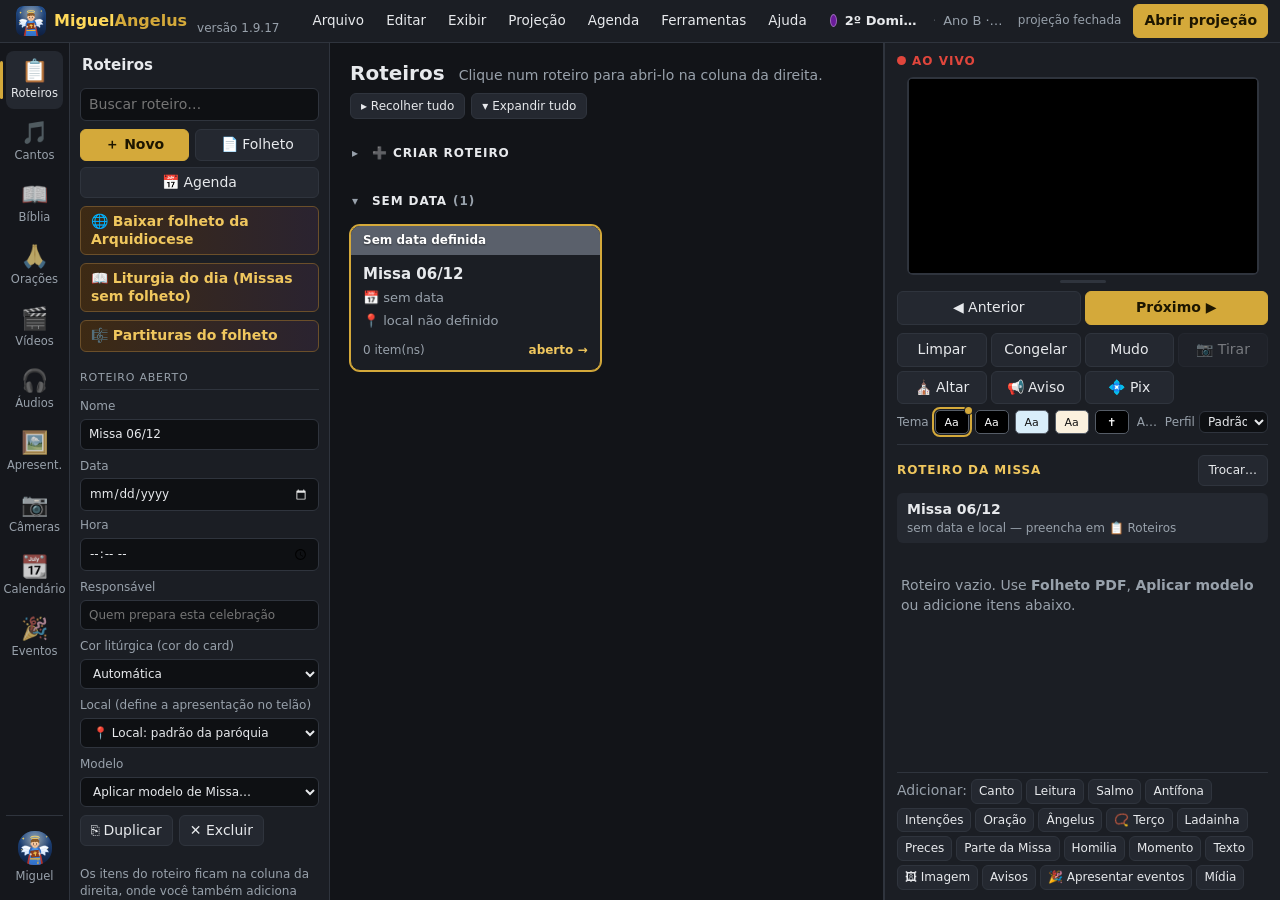
==== commit 835d2516: "Versão 1.9.17" ====
--- a/lumen/index.html
+++ b/lumen/index.html
@@ -8,8 +8,8 @@
 <script>try { if (localStorage.getItem('lumen.temaApp') === 'claro') document.documentElement.dataset.temaApp = 'claro'; } catch (_) {}
   // (Secretaria MiguelAngelus 1.0) o mesmo programa aberto no modo Secretaria: só Agenda e Avisos (index.html?app=secretaria)
   const SECRETARIA = new URLSearchParams(location.search).get('app') === 'secretaria';
-  const VERSAO_SECRETARIA = '1.5.0';   // versão da Secretaria (a do .iss e do .csproj precisam bater)
-  if (SECRETARIA) { document.documentElement.classList.add('app-secretaria'); document.title = 'Secretaria MiguelAngelus'; }</script>
+  const VERSAO_SECRETARIA = '1.5.1';   // versão da Secretaria (a do .iss e do .csproj precisam bater)
+  if (SECRETARIA) { document.documentElement.classList.add('app-secretaria'); document.title = 'Secretaria MiguelAngelus ' + VERSAO_SECRETARIA; }</script>
 <link rel="icon" type="image/svg+xml" href="img/icone.svg">
 </head>
 <body>
@@ -25,7 +25,7 @@
     </div>
     <div class="splash-info">
       <div class="splash-gratis"><b>Gratuito · uso livre</b></div>
-      <div data-versao>Versão 1.9.16</div>
+      <div data-versao>Versão 1.9.17</div>
       <div>© 2026</div>
       <div><b>PASCOM</b></div>
       <div><b>São José Operário Ilha</b></div>
@@ -213,6 +213,17 @@
     <button data-aba="cameras" title="Câmeras ao vivo no telão (Alt+8)"><span class="ic">📷</span>Câmeras</button>
     <button data-aba="calendario" title="Calendário litúrgico: consultar qualquer data (Alt+9)"><span class="ic">📆</span>Calendário</button>
     <button data-aba="eventos" title="Eventos da paróquia com QR code para a agenda do celular (Alt+0)"><span class="ic">🎉</span>Eventos</button>
+    <!-- (1.9.17) o assistente (Miguel ou Mariana, em Agenda → Paróquia) no pé da faixa: Dica e Pergunte -->
+    <div class="assist-trilho">
+      <button type="button" id="btnAssistTrilho" class="assist-trilho-btn" title="Dica sobre a liturgia do dia e perguntas sobre o MiguelAngelus" aria-haspopup="menu" aria-expanded="false">
+        <img class="assist-icone" alt=""><span data-assist-rot="nome">Miguel</span></button>
+      <div id="assistMenu" class="assist-menu" role="menu" hidden>
+        <button type="button" role="menuitem" data-assist-menu="dica"><b data-assist-rot="dica">💡 Dica do Miguel…</b>
+          <small>A liturgia do dia: prefácio, Oração Eucarística e onde pôr os fitilhos do Missal</small></button>
+        <button type="button" role="menuitem" data-assist-menu="pergunte"><b data-assist-rot="pergunte">❓ Pergunte ao Miguel…</b>
+          <small>Uma dúvida sobre o MiguelAngelus: a resposta vem do Manual</small></button>
+      </div>
+    </div>
   </nav>
 
   <!-- ============ MÓDULO aberto ============ -->
--- a/lumen/css/operador.css
+++ b/lumen/css/operador.css
@@ -120,6 +120,20 @@
 .trilho button.ativa { background: var(--painel2); color: var(--texto); }
 .trilho button.ativa .ic { filter: none; opacity: 1; }
 .trilho button.ativa::before { content: ''; position: absolute; left: -6px; top: 10px; bottom: 10px; width: 3px; border-radius: 2px; background: var(--acento); }
+/* (1.9.17) assistente no pé da faixa: ícone do Miguel/Mariana e o menu (Dica, Pergunte) que abre ao lado */
+.assist-trilho { margin-top: auto; position: relative; padding-top: 6px; border-top: 1px solid var(--borda); }
+.assist-trilho-btn { width: 100%; }
+.assist-trilho-btn img { width: 34px; height: 34px; object-fit: contain; }
+.assist-trilho-btn[aria-expanded="true"] { background: var(--painel2); color: var(--texto); }
+.assist-menu { position: absolute; left: calc(100% + 12px); bottom: 0; z-index: 60; width: 300px; display: flex; flex-direction: column; gap: 4px;
+  padding: 6px; background: var(--painel); border: 1px solid var(--borda); border-radius: 10px; box-shadow: 0 8px 28px rgba(0, 0, 0, .45); }
+.assist-menu[hidden] { display: none; }
+.trilho .assist-menu button { width: 100%; box-sizing: border-box; align-items: flex-start; text-align: left; gap: 3px; padding: 9px 10px;
+  font-size: 13px; color: var(--texto); white-space: normal; overflow-wrap: break-word; }
+.trilho .assist-menu button b, .trilho .assist-menu button small { display: block; max-width: 100%; white-space: normal; }
+.trilho .assist-menu button small { color: var(--sutil); font-size: 11.5px; line-height: 1.35; font-weight: 400; }
+.assist-menu { border-color: var(--acento); background: var(--painel2); }
+.trilho .assist-menu button:hover { background: var(--painel2); }
 
 .aba { display: none; flex-direction: column; gap: 8px; padding: 10px; overflow: auto; flex: 1; min-height: 0; }
 .aba.ativa { display: flex; }
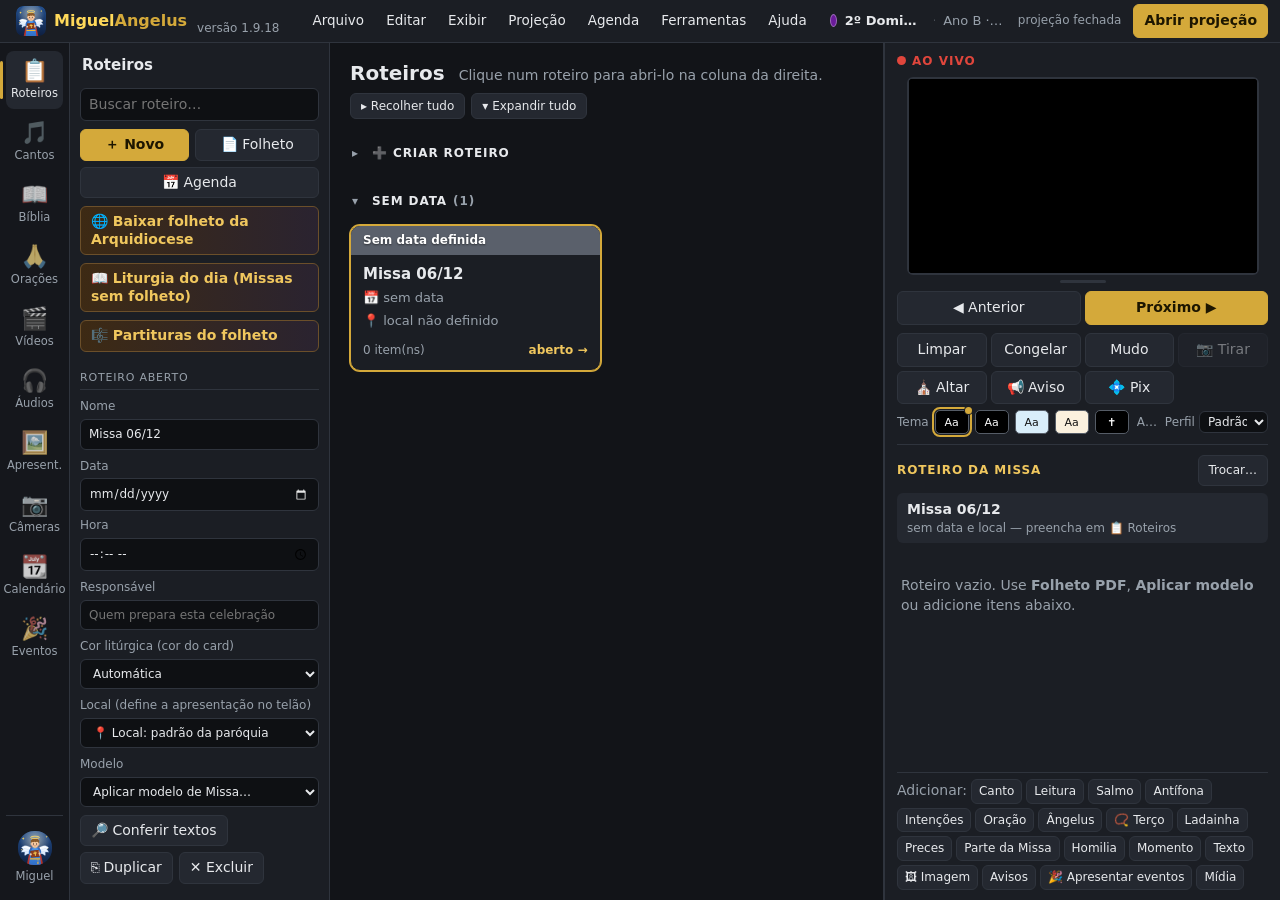
==== commit 737ff833: "Versão 1.9.18" ====
--- a/lumen/index.html
+++ b/lumen/index.html
@@ -8,7 +8,7 @@
 <script>try { if (localStorage.getItem('lumen.temaApp') === 'claro') document.documentElement.dataset.temaApp = 'claro'; } catch (_) {}
   // (Secretaria MiguelAngelus 1.0) o mesmo programa aberto no modo Secretaria: só Agenda e Avisos (index.html?app=secretaria)
   const SECRETARIA = new URLSearchParams(location.search).get('app') === 'secretaria';
-  const VERSAO_SECRETARIA = '1.5.1';   // versão da Secretaria (a do .iss e do .csproj precisam bater)
+  const VERSAO_SECRETARIA = '1.5.2';   // versão da Secretaria (a do .iss e do .csproj precisam bater)
   if (SECRETARIA) { document.documentElement.classList.add('app-secretaria'); document.title = 'Secretaria MiguelAngelus ' + VERSAO_SECRETARIA; }</script>
 <link rel="icon" type="image/svg+xml" href="img/icone.svg">
 </head>
@@ -25,7 +25,7 @@
     </div>
     <div class="splash-info">
       <div class="splash-gratis"><b>Gratuito · uso livre</b></div>
-      <div data-versao>Versão 1.9.17</div>
+      <div data-versao>Versão 1.9.18</div>
       <div>© 2026</div>
       <div><b>PASCOM</b></div>
       <div><b>São José Operário Ilha</b></div>
@@ -266,6 +266,7 @@
       </label>
       <div class="linha">
         <button id="btnLetrasRoteiro" hidden title="Roteiro importado antes da versão 1.6.14: põe as letras P. (padre) e T. (todos) nas falas, como nos folhetos importados agora">🅿 Pôr P./T.</button>
+        <button id="btnConferirTextos" title="Procura palavras partidas com hífen no fim da linha do folheto (mor-te) e junta as que você marcar. Ênclise (amá-lo), mesóclise (dar-se-á) e palavras compostas ficam como estão.">🔎 Conferir textos</button>
         <button id="btnDuplicarRoteiro" title="Duplicar este roteiro">⎘ Duplicar</button>
         <button id="btnExcluirRoteiro" class="perigo" title="Excluir este roteiro">✕ Excluir</button>
       </div>
@@ -492,12 +493,12 @@
               <option value="claro">Claro: fundo branco e letras pretas</option>
             </select>
           </label>
-          <div class="campo">Tamanho das letras desta tela (para quem enxerga melhor com letras maiores)
-            <span class="linha zoom-app"><button type="button" data-zoomapp="-1" title="Diminuir (Ctrl e −)">A−</button>
+          <div class="campo">Tamanho da tela (zoom do programa)
+            <span class="linha zoom-app"><button type="button" data-zoomapp="-1" title="Diminuir (Ctrl e −)">−</button>
               <b id="zoomAppValor">100%</b>
-              <button type="button" data-zoomapp="1" title="Aumentar (Ctrl e +)">A+</button>
+              <button type="button" data-zoomapp="1" title="Aumentar (Ctrl e +)">+</button>
               <button type="button" data-zoomapp="0" title="Voltar ao normal (Ctrl e 0)">Normal</button></span>
-            <span class="sutil pequeno">Também pelo teclado: Ctrl e + aumenta, Ctrl e − diminui, Ctrl e 0 volta ao normal. Vale só neste computador.</span>
+            <span class="sutil pequeno">Encolhe ou aumenta o programa inteiro, para os painéis caberem na tela (de 50% a 200%). Também com Ctrl e a rodinha do mouse, ou Ctrl e +, Ctrl e −, Ctrl e 0 (volta ao normal). O telão não muda. Vale só neste computador.</span>
           </div>
           <label class="check"><input type="checkbox" data-cfg="atualizarAuto"> Procurar atualizações ao abrir</label>
           <p class="sutil pequeno">Muda só a tela do MiguelAngelus. O telão continua com o tema dele (quadradinhos <b>Tema</b> na tela de controle ou <b>Agenda → Paróquia → 🖼</b>).</p>
@@ -615,6 +616,14 @@
           <label class="check" title="Junta os versos de cada estrofe do salmo num parágrafo, em vez de uma linha por verso como no folheto"><input type="checkbox" data-cfg="salmoCorrido"> Salmo em texto corrido (não quebra a linha a cada verso)</label>
           <p class="sutil pequeno">As imagens dos cantos da tela (brasão, padroeiro…) ficam em <b>Agenda → Paróquia</b>, para cada comunidade.</p>
 
+          <h3 class="aj-sub">📺 Margem de segurança da TV</h3>
+          <div id="margemTvCx" class="campo">
+            <span>Muitas TVs cortam as bordas da imagem e o texto de cima e de baixo some. Aumente a margem até ver tudo na TV: o telão inteiro fica um pouco menor, no meio da tela (a proporção não muda).</span>
+            <span class="linha"><input type="range" id="margemTv" min="0" max="10" step="0.5" value="0" style="flex:1"> <b id="margemTvValor" style="min-width:44px;text-align:right">0%</b>
+              <button type="button" id="margemTvZero" title="Sem margem">Sem margem</button></span>
+            <span class="sutil pequeno" id="margemTvTela">Vale para o monitor do telão, só neste computador.</span>
+          </div>
+
           <h3 class="aj-sub">📏 Tamanho dos slides</h3>
           <label class="check auto-chave" title="A cada slide, o programa calcula o tamanho da letra, as linhas e o espaço entre as palavras para o texto ocupar toda a área das margens abaixo"><input type="checkbox" data-cfg="slideAuto"> ✨ <b>Automático</b>: a letra, as linhas e o espaço entre as palavras se ajustam a cada slide para ocupar toda a área das margens</label>
           <p class="sutil pequeno auto-dica">Para <b>separar</b> um slide em dois, deixe uma <b>linha em branco</b> no texto (Enter duas vezes); para <b>juntar</b>, tire a linha em branco.
@@ -1204,6 +1213,17 @@
       <li><kbd>Ctrl</kbd>+<kbd>I</kbd> (ou <kbd>Insert</kbd>) inserir no roteiro: digite "bênção", "comunhão", "leitura"… e <kbd>Enter</kbd></li>
     </ul>
     <div class="linha"><span class="espaco"></span><button value="ok" class="primario">OK</button></div>
+  </form>
+</dialog>
+
+<!-- ============ (1.9.18) 🔎 Conferir hífens: palavras partidas no fim da linha do folheto ============ -->
+<dialog id="dlgHifens">
+  <form method="dialog" class="form">
+    <h2>🔎 Conferir os hífens do roteiro</h2>
+    <p class="sutil" id="hifResumo"></p>
+    <div id="hifLista" class="hif-lista"></div>
+    <div class="linha"><button type="button" id="hifTodos">Marcar / desmarcar todos</button><span class="espaco"></span>
+      <button value="cancelar">Fechar</button><button type="button" id="hifJuntar" class="primario">Juntar as marcadas</button></div>
   </form>
 </dialog>
 
@@ -1671,6 +1691,7 @@
 <script src="js/eventos.js"></script>
 <script src="js/campanhas.js"></script>
 <script src="js/boasvindas.js"></script>
+<script src="js/hifens.js"></script>
 <script src="js/app.js"></script>
 </body>
 </html>
--- a/lumen/css/operador.css
+++ b/lumen/css/operador.css
@@ -1471,4 +1471,11 @@
 .perg-res mark { background: rgba(242, 182, 49, .45); color: inherit; border-radius: 3px; padding: 0 1px; }
 .perg-mais { margin-top: 4px; }
 .perg-faq { list-style: none; padding: 0; margin: 0; display: flex; flex-direction: column; gap: 4px; }
-.perg-faq button { width: 100%; text-align: left; }+.perg-faq button { width: 100%; text-align: left; }
+
+/* (1.9.18) 🔎 Conferir hífens */
+.hif-lista { display: flex; flex-direction: column; gap: 4px; max-height: 58vh; overflow: auto; margin: 8px 0; }
+.hif-it { display: flex; gap: 10px; align-items: flex-start; padding: 6px 8px; border: 1px solid var(--borda); border-radius: 8px; background: var(--painel2); cursor: pointer; }
+.hif-it input { margin-top: 4px; }
+.hif-txt { line-height: 1.45; }
+.hif-txt mark { background: rgba(242, 182, 49, .35); color: inherit; padding: 0 2px; border-radius: 3px; }
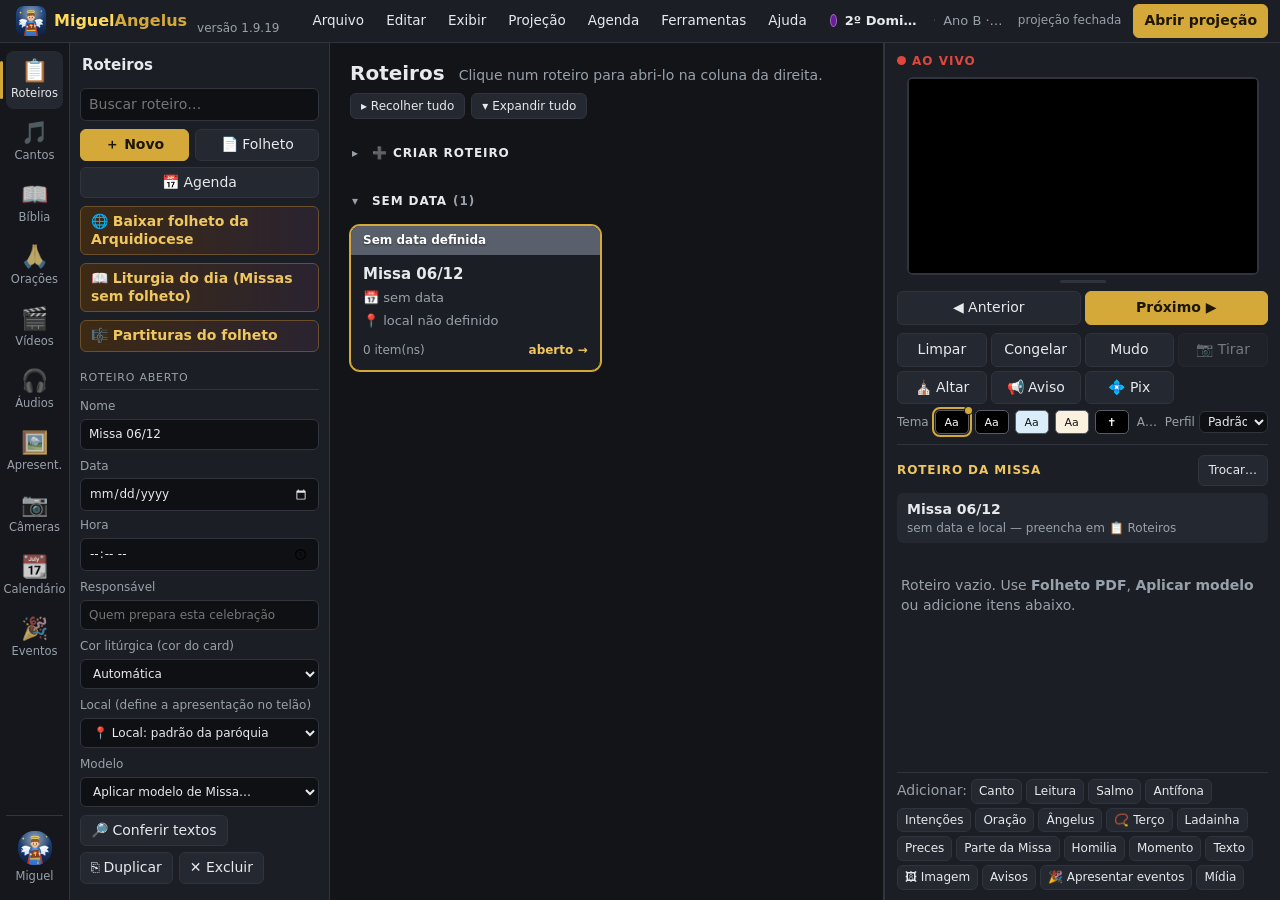
==== commit b46b5be5: "Add files via upload" ====
--- a/lumen/index.html
+++ b/lumen/index.html
@@ -25,7 +25,7 @@
     </div>
     <div class="splash-info">
       <div class="splash-gratis"><b>Gratuito · uso livre</b></div>
-      <div data-versao>Versão 1.9.18</div>
+      <div data-versao>Versão 1.9.19</div>
       <div>© 2026</div>
       <div><b>PASCOM</b></div>
       <div><b>São José Operário Ilha</b></div>
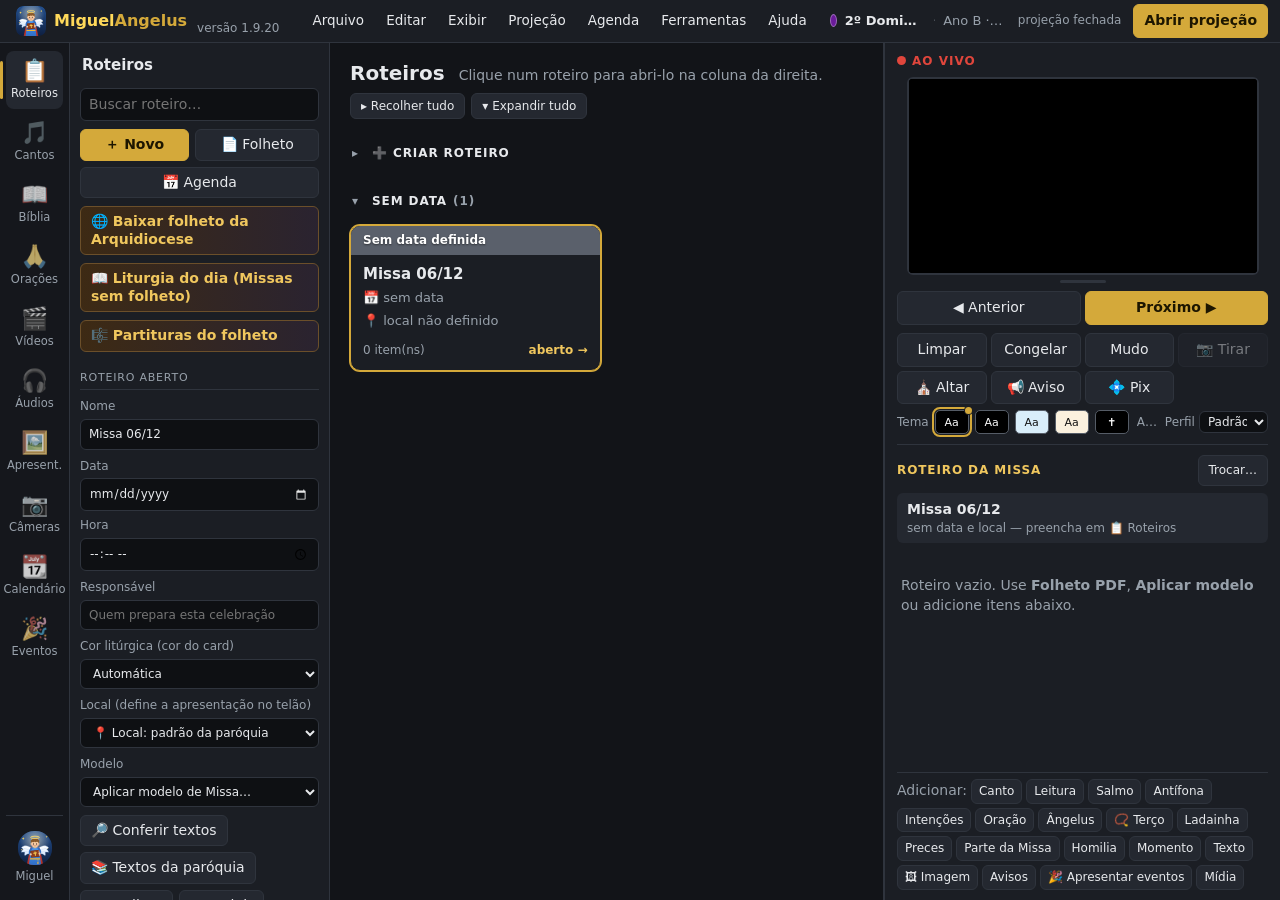
==== commit 2be47569: "Versão 1.9.20" ====
--- a/lumen/index.html
+++ b/lumen/index.html
@@ -8,7 +8,7 @@
 <script>try { if (localStorage.getItem('lumen.temaApp') === 'claro') document.documentElement.dataset.temaApp = 'claro'; } catch (_) {}
   // (Secretaria MiguelAngelus 1.0) o mesmo programa aberto no modo Secretaria: só Agenda e Avisos (index.html?app=secretaria)
   const SECRETARIA = new URLSearchParams(location.search).get('app') === 'secretaria';
-  const VERSAO_SECRETARIA = '1.5.2';   // versão da Secretaria (a do .iss e do .csproj precisam bater)
+  const VERSAO_SECRETARIA = '1.6.0';   // versão da Secretaria (a do .iss e do .csproj precisam bater)
   if (SECRETARIA) { document.documentElement.classList.add('app-secretaria'); document.title = 'Secretaria MiguelAngelus ' + VERSAO_SECRETARIA; }</script>
 <link rel="icon" type="image/svg+xml" href="img/icone.svg">
 </head>
@@ -25,7 +25,7 @@
     </div>
     <div class="splash-info">
       <div class="splash-gratis"><b>Gratuito · uso livre</b></div>
-      <div data-versao>Versão 1.9.19</div>
+      <div data-versao>Versão 1.9.20</div>
       <div>© 2026</div>
       <div><b>PASCOM</b></div>
       <div><b>São José Operário Ilha</b></div>
@@ -186,6 +186,8 @@
       <span>A agenda do Google que a secretaria já usa, numa conta própria. Ver é livre; para mexer, cada pessoa entra com a sua senha. (protótipo)</span></button>
     <button type="button" data-sec="intencoes" class="sec-local"><span class="ic">🕯</span><b>Intenções de Missa</b>
       <span>As intenções de cada Missa, a folha para ler e o relatório das ofertas. Só entre as Secretarias.</span></button>
+    <button type="button" data-sec="escala" class="sec-local"><span class="ic">📋</span><b>Escalas</b>
+      <span>Coordenação de liturgia, ministros, leitores, cantores, projeção, coroinhas… a agenda das equipes e a escala do mês para imprimir. Só entre as Secretarias.</span></button>
     <button type="button" data-sec="eventos"><span class="ic">🎉</span><b>Eventos com QR code</b>
       <span>Retiro, festa, curso… com cartaz e um QR code que põe o evento na agenda do celular.</span></button>
     <button type="button" data-sec="campanhas"><span class="ic">💝</span><b>Campanhas de arrecadação</b>
@@ -267,6 +269,7 @@
       <div class="linha">
         <button id="btnLetrasRoteiro" hidden title="Roteiro importado antes da versão 1.6.14: põe as letras P. (padre) e T. (todos) nas falas, como nos folhetos importados agora">🅿 Pôr P./T.</button>
         <button id="btnConferirTextos" title="Procura palavras partidas com hífen no fim da linha do folheto (mor-te) e junta as que você marcar. Ênclise (amá-lo), mesóclise (dar-se-á) e palavras compostas ficam como estão.">🔎 Conferir textos</button>
+        <button id="btnTextosParoquia" title="Antífonas e orações do dia guardadas pela paróquia para esta celebração (só nos computadores dela)">📚 Textos da paróquia</button>
         <button id="btnDuplicarRoteiro" title="Duplicar este roteiro">⎘ Duplicar</button>
         <button id="btnExcluirRoteiro" class="perigo" title="Excluir este roteiro">✕ Excluir</button>
       </div>
@@ -500,6 +503,8 @@
               <button type="button" data-zoomapp="0" title="Voltar ao normal (Ctrl e 0)">Normal</button></span>
             <span class="sutil pequeno">Encolhe ou aumenta o programa inteiro, para os painéis caberem na tela (de 50% a 200%). Também com Ctrl e a rodinha do mouse, ou Ctrl e +, Ctrl e −, Ctrl e 0 (volta ao normal). O telão não muda. Vale só neste computador.</span>
           </div>
+          <label class="check"><input type="checkbox" data-cfg="cardsTelao"> Cards do centro com as mesmas linhas do telão</label>
+          <p class="sutil pequeno" style="margin-top:-4px">Cada card mostra o texto quebrado exatamente como aparece no telão (a letra do card diminui para a linha caber). Assim, quem lê pelo card sabe onde o povo está e não passa o slide antes da hora.</p>
           <label class="check"><input type="checkbox" data-cfg="atualizarAuto"> Procurar atualizações ao abrir</label>
           <p class="sutil pequeno">Muda só a tela do MiguelAngelus. O telão continua com o tema dele (quadradinhos <b>Tema</b> na tela de controle ou <b>Agenda → Paróquia → 🖼</b>).</p>
         </section>
@@ -1688,10 +1693,13 @@
 <script src="js/secretaria.js"></script>
 <script src="js/secretariacadastros.js"></script>
 <script src="js/secretariaagendag.js"></script>
+<script src="js/escala.js"></script>
+<script src="js/escalacarga.js"></script>
 <script src="js/eventos.js"></script>
 <script src="js/campanhas.js"></script>
 <script src="js/boasvindas.js"></script>
 <script src="js/hifens.js"></script>
+<script src="js/biblioteca.js"></script>
 <script src="js/app.js"></script>
 </body>
 </html>
--- a/lumen/css/operador.css
+++ b/lumen/css/operador.css
@@ -1479,3 +1479,56 @@
 .hif-it input { margin-top: 4px; }
 .hif-txt { line-height: 1.45; }
 .hif-txt mark { background: rgba(242, 182, 49, .35); color: inherit; padding: 0 2px; border-radius: 3px; }
+
+/* (1.9.20) cards com as linhas do telão: as quebras vêm do telão (<br class="qb">); aqui nada quebra de novo */
+.slide .corpo.tl { white-space: nowrap; flex: 1 0 auto; line-height: 1.32; }   /* o card cresce até caber tudo, como antes */
+.slide .corpo.tl .resp { font-weight: 700; color: #fff; }
+.slide .corpo.tl .quem { font-weight: 700; color: #ff6b5e; }
+.slide .corpo.tl .entre { display: block; height: .4em; }
+.slide .corpo.tl .vn { color: #ff6b5e; font-weight: 700; margin-right: .12em; }
+.slide .corpo.tl .cruz { color: #e0463c; }
+.slide .corpo.tl .cruz.latina svg { height: .8em; width: auto; vertical-align: -.04em; }
+.slide .corpo.tl .tit-sec { display: block; color: #5aa9ff; font-weight: 700; font-size: .8em; margin-bottom: .2em; }
+.slide .corpo.tl sup { font-size: .6em; opacity: .75; vertical-align: .5em; }
+.slide .corpo.tl big.m-gg { display: inline-block; }
+html[data-tema-app="claro"] .slide .corpo.tl .resp { color: #000; }
+html[data-tema-app="claro"] .slide .corpo.tl .quem, html[data-tema-app="claro"] .slide .corpo.tl .vn { color: #c8102e; }/* (1.9.20) a linha da grade cresce com o card mais alto dela: o texto nunca passa da borda do card (antes ficava em 110 px e o resto vazava por cima do card de baixo) */
+.grade-slides { grid-auto-rows: max-content; }
+
+/* (1.9.20) 📚 Textos da paróquia */
+.tabela-bib { border-collapse: collapse; margin: 6px 0 10px; }
+.tabela-bib td { padding: 3px 10px 3px 0; vertical-align: top; }
+.tabela-bib td:first-child { width: 1.4em; color: var(--ok, #3a9d5d); }
+
+/* (Secretaria 1.6.0) 📋 escala de voluntários */
+.esc-abas { display: flex; gap: 4px; flex-wrap: wrap; margin: 0 0 8px; border-bottom: 1px solid var(--borda); }
+.esc-abas button { border-radius: 8px 8px 0 0; border-bottom: 0; opacity: .75; }
+.esc-abas button.ativo { opacity: 1; background: var(--painel2); border-color: var(--acento, #d4a93a); font-weight: 600; }
+.esc-tabela { max-height: 56vh; overflow: auto; }
+.esc-tab { border-collapse: collapse; width: 100%; font-size: 13px; }
+.esc-tab th { position: sticky; top: 0; background: var(--painel2); text-align: left; padding: 4px 6px; z-index: 1; white-space: nowrap; }
+.esc-tab td { padding: 2px 4px; border-bottom: 1px solid var(--borda); vertical-align: middle; }
+.esc-tab input { width: 100%; min-width: 7em; padding: 3px 5px; }
+.esc-tab input::placeholder { color: var(--texto-sutil, #999); font-style: italic; opacity: .9; }
+.esc-tab tr.editando td { background: var(--painel2); }
+.esc-dia, .esc-missa { white-space: nowrap; }
+.esc-acoes { white-space: nowrap; text-align: right; width: 1%; }
+.esc-chk { display: inline-flex; align-items: center; gap: 4px; margin-right: 10px; white-space: nowrap; }
+.esc-chk input { width: auto; }
+.esc-avulso { font-size: 11px; padding: 1px 6px; border-radius: 8px; background: var(--painel2); border: 1px solid var(--borda); }
+.esc-form { padding: 8px; margin-bottom: 8px; border: 1px solid var(--borda); border-radius: 8px; }.esc-prog { margin: 2px 0; }
+.esc-prog select { flex: 1 1 auto; width: auto; }
+.esc-prog select[data-prog="semana"] { flex: 0 0 auto; }
+.esc-prog-tit { margin: 6px 0 2px; }
+.esc-choque { color: var(--aviso, #e0a030); font-size: 12px; }/* (1.9.20) 💡 Dica: escala da Missa e trecho do carrilhão */
+.dica-trecho { margin: 8px 0; padding: 8px 12px; border-left: 4px solid var(--acento, #d4a93a); background: var(--painel2); border-radius: 0 8px 8px 0; font: 16px/1.45 Georgia, serif; }
+.dica-escala .dica-lista li b { text-align: right; }.dica-trecho-antes { opacity: .72; }
+/* (Secretaria 1.6.0) 📎 arquivos da pastoral e carga da planilha */
+.esc-arq-linha { margin: -2px 0 6px; align-items: center; }
+.esc-arquivos { display: flex; flex-wrap: wrap; gap: 6px; align-items: center; }
+.esc-arq { display: inline-flex; align-items: center; gap: 4px; padding: 2px 4px 2px 6px; border: 1px solid var(--borda); border-radius: 8px; background: var(--painel2); }
+.esc-arq button { padding: 2px 6px; }
+.esc-carga-mapa .campo { min-width: 220px; }
+.esc-carga-erro td { opacity: .6; }
+.esc-arq-corpo iframe { width: 100%; height: 66vh; border: 0; background: #fff; border-radius: 8px; }
+.esc-arq-corpo img { max-width: 100%; max-height: 66vh; display: block; margin: auto; }
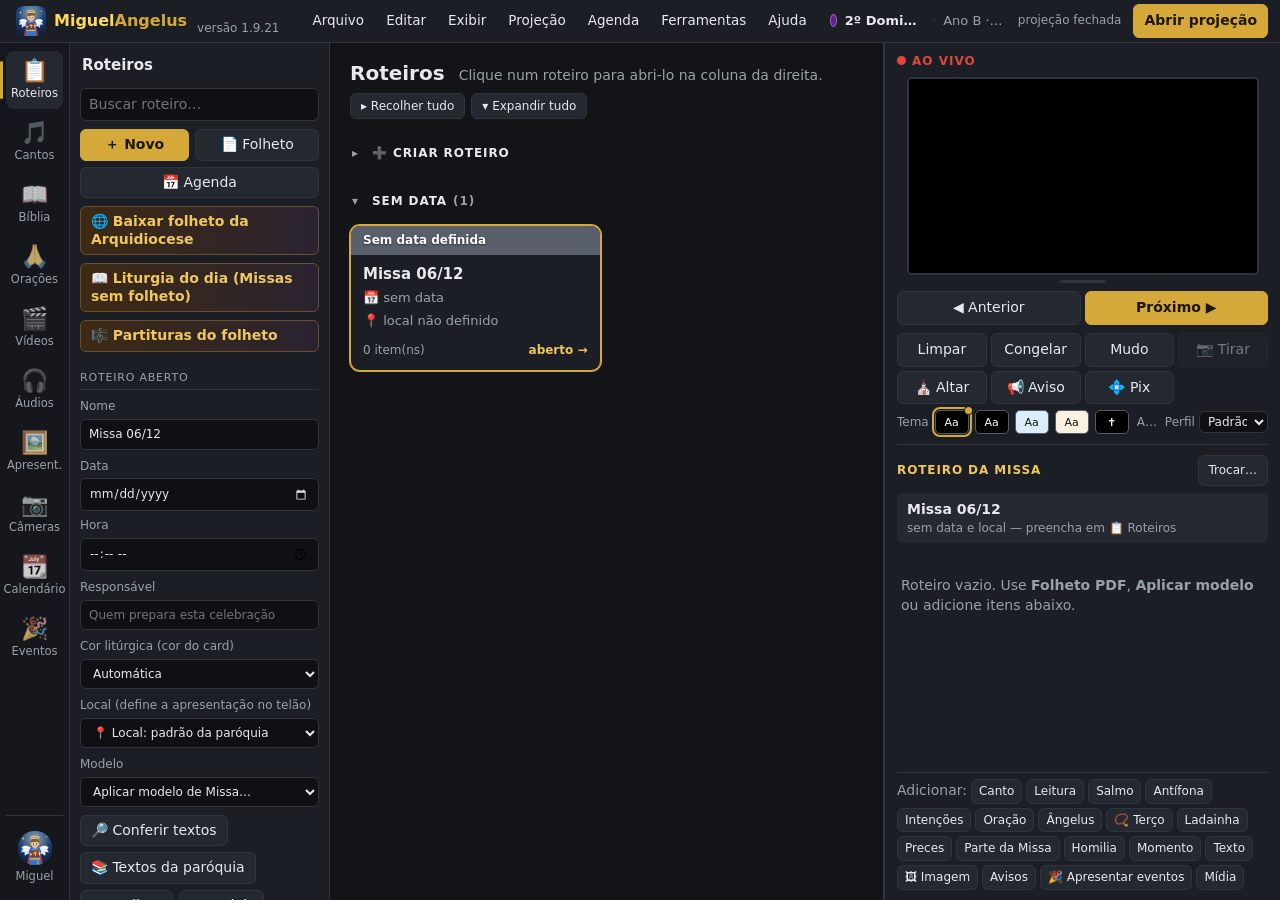
==== commit a8889fa6: "Versão 1.9.21" ====
--- a/lumen/index.html
+++ b/lumen/index.html
@@ -25,7 +25,7 @@
     </div>
     <div class="splash-info">
       <div class="splash-gratis"><b>Gratuito · uso livre</b></div>
-      <div data-versao>Versão 1.9.20</div>
+      <div data-versao>Versão 1.9.21</div>
       <div>© 2026</div>
       <div><b>PASCOM</b></div>
       <div><b>São José Operário Ilha</b></div>
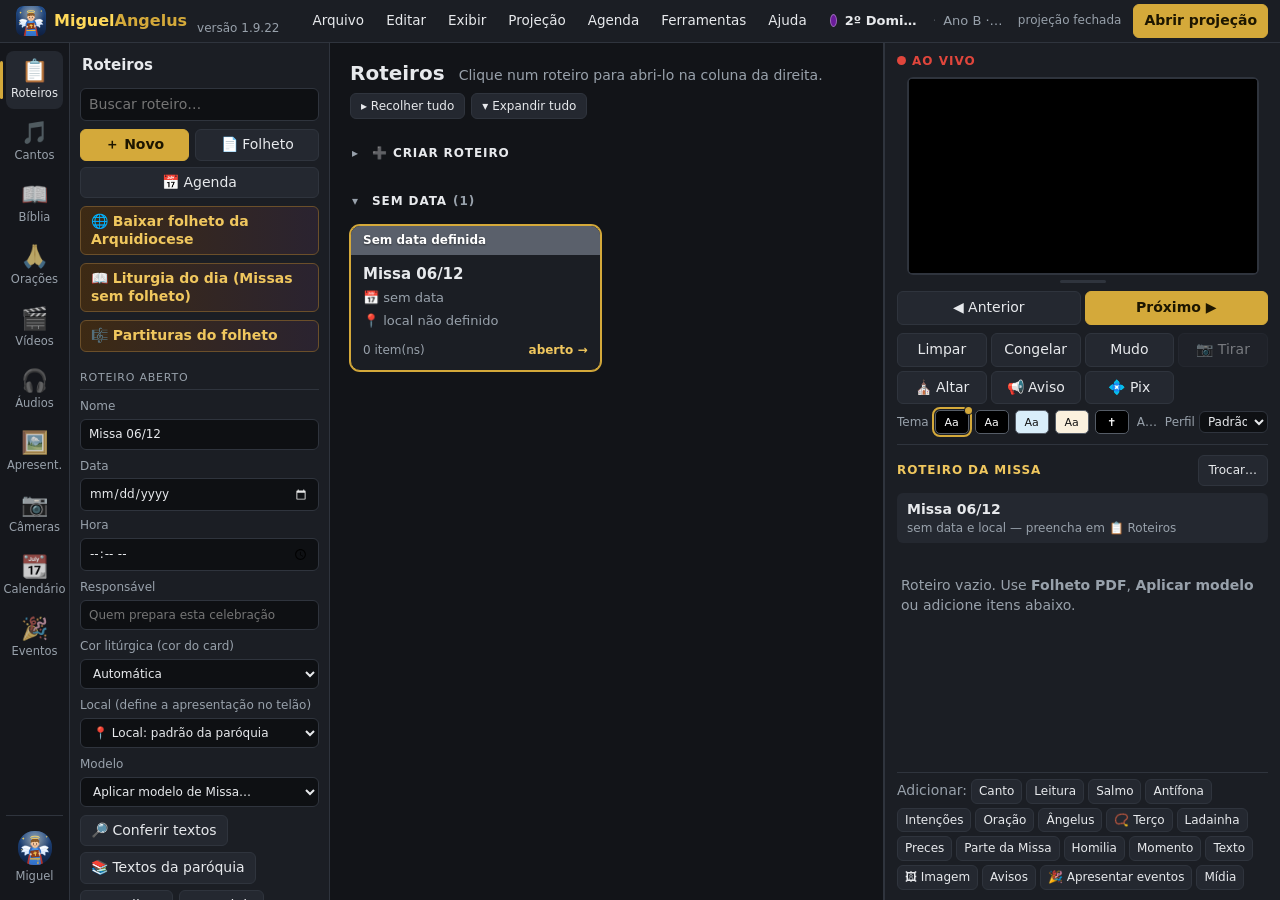
==== commit b5a0d65b: "Versão 1.9.22" ====
--- a/lumen/index.html
+++ b/lumen/index.html
@@ -8,7 +8,7 @@
 <script>try { if (localStorage.getItem('lumen.temaApp') === 'claro') document.documentElement.dataset.temaApp = 'claro'; } catch (_) {}
   // (Secretaria MiguelAngelus 1.0) o mesmo programa aberto no modo Secretaria: só Agenda e Avisos (index.html?app=secretaria)
   const SECRETARIA = new URLSearchParams(location.search).get('app') === 'secretaria';
-  const VERSAO_SECRETARIA = '1.6.0';   // versão da Secretaria (a do .iss e do .csproj precisam bater)
+  const VERSAO_SECRETARIA = '1.7.1';   // versão da Secretaria (a do .iss e do .csproj precisam bater)
   if (SECRETARIA) { document.documentElement.classList.add('app-secretaria'); document.title = 'Secretaria MiguelAngelus ' + VERSAO_SECRETARIA; }</script>
 <link rel="icon" type="image/svg+xml" href="img/icone.svg">
 </head>
@@ -25,7 +25,7 @@
     </div>
     <div class="splash-info">
       <div class="splash-gratis"><b>Gratuito · uso livre</b></div>
-      <div data-versao>Versão 1.9.21</div>
+      <div data-versao>Versão 1.9.22</div>
       <div>© 2026</div>
       <div><b>PASCOM</b></div>
       <div><b>São José Operário Ilha</b></div>
@@ -188,6 +188,8 @@
       <span>As intenções de cada Missa, a folha para ler e o relatório das ofertas. Só entre as Secretarias.</span></button>
     <button type="button" data-sec="escala" class="sec-local"><span class="ic">📋</span><b>Escalas</b>
       <span>Coordenação de liturgia, ministros, leitores, cantores, projeção, coroinhas… a agenda das equipes e a escala do mês para imprimir. Só entre as Secretarias.</span></button>
+    <button type="button" data-sec="calPastoral"><span class="ic">📆</span><b>Calendário pastoral</b>
+      <span>Os eventos das pastorais e da paróquia no portal, quem pode mexer e os 📝 relatórios do mês de cada pastoral.</span></button>
     <button type="button" data-sec="eventos"><span class="ic">🎉</span><b>Eventos com QR code</b>
       <span>Retiro, festa, curso… com cartaz e um QR code que põe o evento na agenda do celular.</span></button>
     <button type="button" data-sec="campanhas"><span class="ic">💝</span><b>Campanhas de arrecadação</b>
@@ -1695,6 +1697,7 @@
 <script src="js/secretariaagendag.js"></script>
 <script src="js/escala.js"></script>
 <script src="js/escalacarga.js"></script>
+<script src="js/portal.js"></script>
 <script src="js/eventos.js"></script>
 <script src="js/campanhas.js"></script>
 <script src="js/boasvindas.js"></script>
--- a/lumen/css/operador.css
+++ b/lumen/css/operador.css
@@ -1471,14 +1471,14 @@
 .perg-res mark { background: rgba(242, 182, 49, .45); color: inherit; border-radius: 3px; padding: 0 1px; }
 .perg-mais { margin-top: 4px; }
 .perg-faq { list-style: none; padding: 0; margin: 0; display: flex; flex-direction: column; gap: 4px; }
-.perg-faq button { width: 100%; text-align: left; }
-
-/* (1.9.18) 🔎 Conferir hífens */
-.hif-lista { display: flex; flex-direction: column; gap: 4px; max-height: 58vh; overflow: auto; margin: 8px 0; }
-.hif-it { display: flex; gap: 10px; align-items: flex-start; padding: 6px 8px; border: 1px solid var(--borda); border-radius: 8px; background: var(--painel2); cursor: pointer; }
-.hif-it input { margin-top: 4px; }
-.hif-txt { line-height: 1.45; }
-.hif-txt mark { background: rgba(242, 182, 49, .35); color: inherit; padding: 0 2px; border-radius: 3px; }
+.perg-faq button { width: 100%; text-align: left; }
+
+/* (1.9.18) 🔎 Conferir hífens */
+.hif-lista { display: flex; flex-direction: column; gap: 4px; max-height: 58vh; overflow: auto; margin: 8px 0; }
+.hif-it { display: flex; gap: 10px; align-items: flex-start; padding: 6px 8px; border: 1px solid var(--borda); border-radius: 8px; background: var(--painel2); cursor: pointer; }
+.hif-it input { margin-top: 4px; }
+.hif-txt { line-height: 1.45; }
+.hif-txt mark { background: rgba(242, 182, 49, .35); color: inherit; padding: 0 2px; border-radius: 3px; }
 
 /* (1.9.20) cards com as linhas do telão: as quebras vêm do telão (<br class="qb">); aqui nada quebra de novo */
 .slide .corpo.tl { white-space: nowrap; flex: 1 0 auto; line-height: 1.32; }   /* o card cresce até caber tudo, como antes */
@@ -1515,6 +1515,43 @@
 .esc-acoes { white-space: nowrap; text-align: right; width: 1%; }
 .esc-chk { display: inline-flex; align-items: center; gap: 4px; margin-right: 10px; white-space: nowrap; }
 .esc-chk input { width: auto; }
+/* 🌐 portal das pastorais (portal.js) */
+.esc-pt-tit { font-size: 1rem; margin: 14px 0 6px; display: flex; align-items: center; gap: 10px; }
+.esc-pt-funcs { display: inline-flex; flex-wrap: wrap; gap: 2px 12px; max-width: 440px; vertical-align: middle; }
+.esc-pt-funcs .esc-chk { font-size: .85em; display: inline-flex; flex-direction: row; justify-content: flex-start; margin: 0; width: auto; }
+.esc-pt-funcs .esc-chk input { margin: 0 4px 0 0; flex: none; width: auto; min-width: 0; }
+.esc-tab tr.esc-pt-off td { opacity: .6; }
+.esc-pt-guia { border: 1px solid var(--borda, #444); border-radius: 8px; padding: 8px 12px; margin: 4px 0 10px; }
+.esc-pt-guia summary { cursor: pointer; }
+.esc-pt-passos { margin: 8px 0; padding-left: 22px; }
+.esc-pt-passos li { margin: 0 0 9px; line-height: 1.5; }
+.esc-pt-passos button, .esc-pt-passos .botao { padding: 2px 10px; margin: 0 2px; }
+.esc-pt-passos a.botao { display: inline-block; color: inherit; text-decoration: none; border: 1px solid #e0b43c; border-radius: 6px; background: rgba(224, 180, 60, .15); font-weight: 600; }
+.esc-pt-passos a.botao:hover { background: rgba(224, 180, 60, .3); }
+.esc-pt-criar { border: 1px solid #e0b43c; border-radius: 8px; padding: 10px 14px; margin: 6px 0 10px; background: rgba(224, 180, 60, .08); }
+.esc-pt-criar > button { font-size: 1.05rem; padding: 8px 18px; }
+.esc-pt-criar .esc-pt-passos { list-style: none; padding-left: 4px; }
+.esc-pt-criar .esc-pt-passos li { margin: 0 0 3px; }
+.esc-pt-passos li.ok { color: #6fcf7f; } .esc-pt-passos li.erro { color: #ff8a80; } .esc-pt-passos li.ag { font-weight: 600; }
+#ptSituacao a { color: #e0b43c; }
+.esc-pt-conta { display: flex; flex-direction: column; gap: 4px; margin: 6px 0 10px; padding: 8px 12px; border: 1px solid var(--borda, #3a3f48); border-radius: 8px; }
+.esc-pt-conta label { display: flex; gap: 8px; align-items: center; justify-content: flex-start; text-align: left; cursor: pointer; }
+.esc-pt-conta input[type=radio] { width: auto; flex: none; margin: 0; }
+/* (1.7.1) 📆 calendário pastoral e o portal em três lugares */
+.pt-link-linha { margin: 0 0 8px; }
+.esc-pt-sem-area td { opacity: .75; }
+.esc-pt-pediu { color: var(--cor, #d4a93a); }
+.cp-mes { min-width: 10em; text-align: center; font-size: 1.05rem; }
+.cp-mes::first-letter { text-transform: uppercase; }
+.cp-dia { white-space: nowrap; }
+.cp-cor { display: inline-block; width: 10px; height: 10px; border-radius: 3px; margin-right: 6px; vertical-align: middle; }
+.cp-lista { max-height: 55vh; overflow: auto; }
+.cp-rel { border-left: 4px solid var(--cor, #d4a93a); padding: 6px 10px; margin: 6px 0 10px; }
+.cp-logo2 { margin-top: 12px; padding-top: 10px; border-top: 1px solid var(--borda, #3a3f48); }
+.cp-logo2-previa img { height: 48px; background: #1b1e24; border-radius: 8px; padding: 4px 8px; vertical-align: middle; }
+.esc-pt-avancado { margin-top: 18px; }
+.esc-pt-avancado summary { cursor: pointer; }
+.esc-pt-passos kbd { border: 1px solid currentColor; border-radius: 4px; padding: 0 4px; font-size: .85em; opacity: .85; }
 .esc-avulso { font-size: 11px; padding: 1px 6px; border-radius: 8px; background: var(--painel2); border: 1px solid var(--borda); }
 .esc-form { padding: 8px; margin-bottom: 8px; border: 1px solid var(--borda); border-radius: 8px; }.esc-prog { margin: 2px 0; }
 .esc-prog select { flex: 1 1 auto; width: auto; }
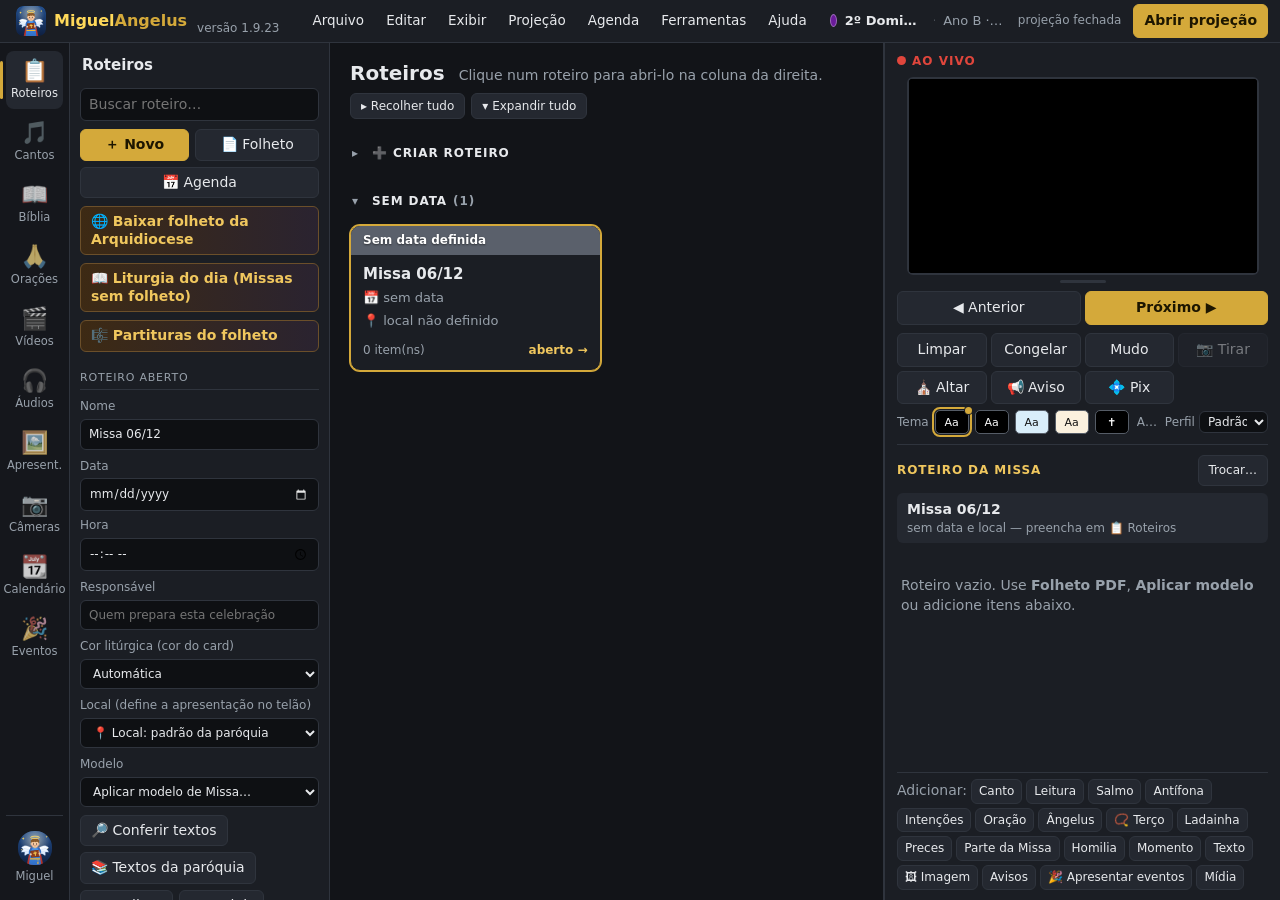
==== commit 0d315413: "Versão 1.9.23" ====
--- a/lumen/index.html
+++ b/lumen/index.html
@@ -8,7 +8,7 @@
 <script>try { if (localStorage.getItem('lumen.temaApp') === 'claro') document.documentElement.dataset.temaApp = 'claro'; } catch (_) {}
   // (Secretaria MiguelAngelus 1.0) o mesmo programa aberto no modo Secretaria: só Agenda e Avisos (index.html?app=secretaria)
   const SECRETARIA = new URLSearchParams(location.search).get('app') === 'secretaria';
-  const VERSAO_SECRETARIA = '1.7.1';   // versão da Secretaria (a do .iss e do .csproj precisam bater)
+  const VERSAO_SECRETARIA = '1.8.0';   // versão da Secretaria (a do .iss e do .csproj precisam bater)
   if (SECRETARIA) { document.documentElement.classList.add('app-secretaria'); document.title = 'Secretaria MiguelAngelus ' + VERSAO_SECRETARIA; }</script>
 <link rel="icon" type="image/svg+xml" href="img/icone.svg">
 </head>
@@ -25,7 +25,7 @@
     </div>
     <div class="splash-info">
       <div class="splash-gratis"><b>Gratuito · uso livre</b></div>
-      <div data-versao>Versão 1.9.22</div>
+      <div data-versao>Versão 1.9.23</div>
       <div>© 2026</div>
       <div><b>PASCOM</b></div>
       <div><b>São José Operário Ilha</b></div>
@@ -1421,6 +1421,8 @@
     <details><summary class="sutil pequeno">Ver o texto original do programa</summary><pre id="ordOriginal" class="sutil pequeno" style="white-space:pre-wrap"></pre></details>
     <div class="linha">
       <button id="ordRestaurar" value="restaurar" formnovalidate>Restaurar original</button>
+      <button type="button" id="ordArquivo" hidden title="Lê um arquivo .txt com as fórmulas (1ª, 2ª, 3ª e as invocações de cada tempo) e guarda todas de uma vez">📄 Trazer as fórmulas de um arquivo .txt</button>
+      <input type="file" id="ordArquivoInput" accept=".txt,text/plain" hidden>
       <span class="espaco"></span>
       <button value="cancelar" formnovalidate>Cancelar</button>
       <button value="salvar" class="primario">Salvar</button>
--- a/lumen/css/operador.css
+++ b/lumen/css/operador.css
@@ -204,6 +204,11 @@
 .slide.com-tam:not(:hover) .tam-slide button { display: none; }
 .slide .tam-slide button { padding: 1px 6px; font-size: 11px; border-radius: 5px; line-height: 1.4; }
 .slide .tam-slide [data-ed] { margin-left: 6px; }
+/* (1.9.23) M = Mudo automático no slide */
+.slide .tam-slide [data-mudo] { margin-right: 6px; font-weight: 700; }
+.slide .tam-slide [data-mudo].ligado { background: #8a2b2b; color: #fff; border-color: #b33; }
+.slide.com-mudo { box-shadow: inset 0 0 0 2px rgba(200, 60, 60, .55); padding-top: 22px; }
+.slide .mudo-auto { position: absolute; top: 3px; right: 26px; font-size: 10.5px; font-weight: 700; color: #fff; background: #8a2b2b; border-radius: 4px; padding: 0 5px; z-index: 1; }
 .slide .tam-n { font-size: 10.5px; color: var(--destaque, #d4a93a); font-weight: 700; padding: 0 3px; }
 /* slide com o nome da parte do roteiro */
 .slide.secao .corpo { text-align: center; display: flex; flex-direction: column; justify-content: center; flex: 1; }
@@ -1331,6 +1336,7 @@
 .mc-form .linha, .in-form .linha, .in-rel .linha { flex-wrap: wrap; align-items: flex-end; }
 .mc-larga, .in-larga { flex: 1; min-width: 260px; }
 .mc-larga textarea, .mc-larga input, .in-larga input { width: 100%; }
+.mc-rom-resumo { margin: 4px 0 10px; padding: 8px 10px; border-radius: 7px; background: rgba(87,179,111,.14); border-left: 4px solid #57b36f; }
 .mc-conflito { margin: 6px 0; padding: 6px 10px; border-radius: 7px; background: rgba(240,180,41,.18); border-left: 4px solid #f0b429; }
 .in-cel-campo { flex: 1; } .in-cel-campo select { width: 100%; }
 .in-lista { max-height: 34vh; overflow: auto; background: var(--painel2); border-radius: 8px; padding: 6px 10px; margin: 6px 0; min-height: 70px; }
@@ -1547,7 +1553,53 @@
 .cp-cor { display: inline-block; width: 10px; height: 10px; border-radius: 3px; margin-right: 6px; vertical-align: middle; }
 .cp-lista { max-height: 55vh; overflow: auto; }
 .cp-rel { border-left: 4px solid var(--cor, #d4a93a); padding: 6px 10px; margin: 6px 0 10px; }
+/* (1.7.2) ✅ aprovar, um a um (na reunião das pastorais: letra grande) */
+.cp-badge { display: inline-block; min-width: 1.4em; padding: 0 5px; border-radius: 10px; background: #e0473a; color: #fff; font-size: .8em; font-weight: 700; text-align: center; }
+.cp-prov td { background: repeating-linear-gradient(135deg, rgba(212,169,58,.08) 0 6px, transparent 6px 12px); }
+.cp-recus td { opacity: .5; }
+.cp-espera { color: #d4a93a; }
+.cp-apr { border: 1px solid var(--borda, #3a3f48); border-left: 8px solid var(--c); border-radius: 10px; padding: 14px 18px; margin: 10px 0; display: flex; flex-direction: column; gap: 10px; font-size: 1.1rem; }
+.cp-apr-tipo { font-size: .9rem; font-weight: 600; color: #d4a93a; }
+.cp-apr-tit { font-size: 1.7rem; font-weight: 700; line-height: 1.2; }
+.cp-apr-quando { font-size: 1.35rem; }
+.cp-apr-desc { white-space: pre-wrap; opacity: .85; }
+.cp-apr-tab { font-size: 1.1rem; }
+.cp-apr-tab .cp-apr-dif { font-weight: 700; color: #d4a93a; }
+.cp-apr-conf { background: rgba(212,169,58,.12); border-radius: 6px; padding: 8px 10px; font-size: 1rem; }
+/* (1.8.0) 🔴 choque de sala e 📨 entregas */
+.cp-apr-sala { background: rgba(224,71,58,.18); border-left: 4px solid #e0473a; border-radius: 6px; padding: 8px 10px; font-size: 1.05rem; }
+.cp-sala { color: #e86a5f; }
+.cp-ent { border: 1px solid var(--borda, #3a3f48); border-radius: 10px; padding: 10px 14px; margin: 10px 0; }
+.cp-ent.fechado { opacity: .75; }
+.cp-ent-cab { display: flex; flex-wrap: wrap; align-items: baseline; gap: 4px 12px; }
+.cp-ent-cab h3 { margin: 0; font-size: 1.15rem; }
+.cp-ent-cont { font-weight: 700; }
+.cp-ent-atraso { color: #e86a5f; font-weight: 700; }
+.cp-ent-tab td { vertical-align: top; }
+.cp-ent-tab .cp-ent-txt { max-width: 420px; white-space: pre-wrap; }
+.cp-ent-falta td { opacity: .8; }
+/* (1.8.0) 🤝 reuniões e 🚶 Ano Jubilar */
+.cp-reu-bloco { border: 1px solid var(--borda, #3a3f48); border-radius: 8px; padding: 8px 10px; margin: 8px 0; }
+.cp-reu-bloco summary { cursor: pointer; }
+.cp-reu-pres { display: grid; grid-template-columns: repeat(auto-fill, minmax(330px, 1fr)); gap: 4px 16px; }
+.cp-reu-pl { display: grid; grid-template-columns: 1fr auto 1fr; gap: 6px; align-items: center; }
+.cp-reu-pl input { min-width: 0; }
+.cp-reu-enc { display: grid; grid-template-columns: 1fr 180px 140px 140px auto auto; gap: 6px; align-items: start; margin: 6px 0; }
+.cp-reu-enc textarea { min-height: 2.6em; }
+.cp-reu-enc .ent-ok { color: #57b36f; font-weight: 700; }
+.cp-jub { background: rgba(87,179,111,.12); border-left: 4px solid #57b36f; border-radius: 6px; padding: 8px 10px; margin: 6px 0 10px; }
+.cp-apr .linha button { font-size: 1rem; padding: 10px 16px; }
+.cp-apr-aj { border: 1px dashed #d4a93a; border-radius: 8px; padding: 8px 10px; }
+.cp-apr-aj input { font-size: 1.05rem; }
+.cp-apr-vazio { font-size: 1.2rem; padding: 24px 0; text-align: center; }
+.cp-apr-todos { margin-top: 6px; }
+.cp-apr-todos summary { cursor: pointer; }
 .cp-logo2 { margin-top: 12px; padding-top: 10px; border-top: 1px solid var(--borda, #3a3f48); }
+.cp-av-past { display: flex; flex-wrap: wrap; gap: 4px 14px; margin: 4px 0 6px; }
+.cp-av-past .esc-chk { margin: 0; }
+.cp-av-dias { margin: 6px 0; line-height: 2; }
+dialog .form .cp-av-dias input { width: 4.5em !important; display: inline-block !important; margin: 0 4px; }
+dialog .form .cp-av-dias select { width: auto !important; display: inline-block !important; margin: 0 4px; }
 .cp-logo2-previa img { height: 48px; background: #1b1e24; border-radius: 8px; padding: 4px 8px; vertical-align: middle; }
 .esc-pt-avancado { margin-top: 18px; }
 .esc-pt-avancado summary { cursor: pointer; }
